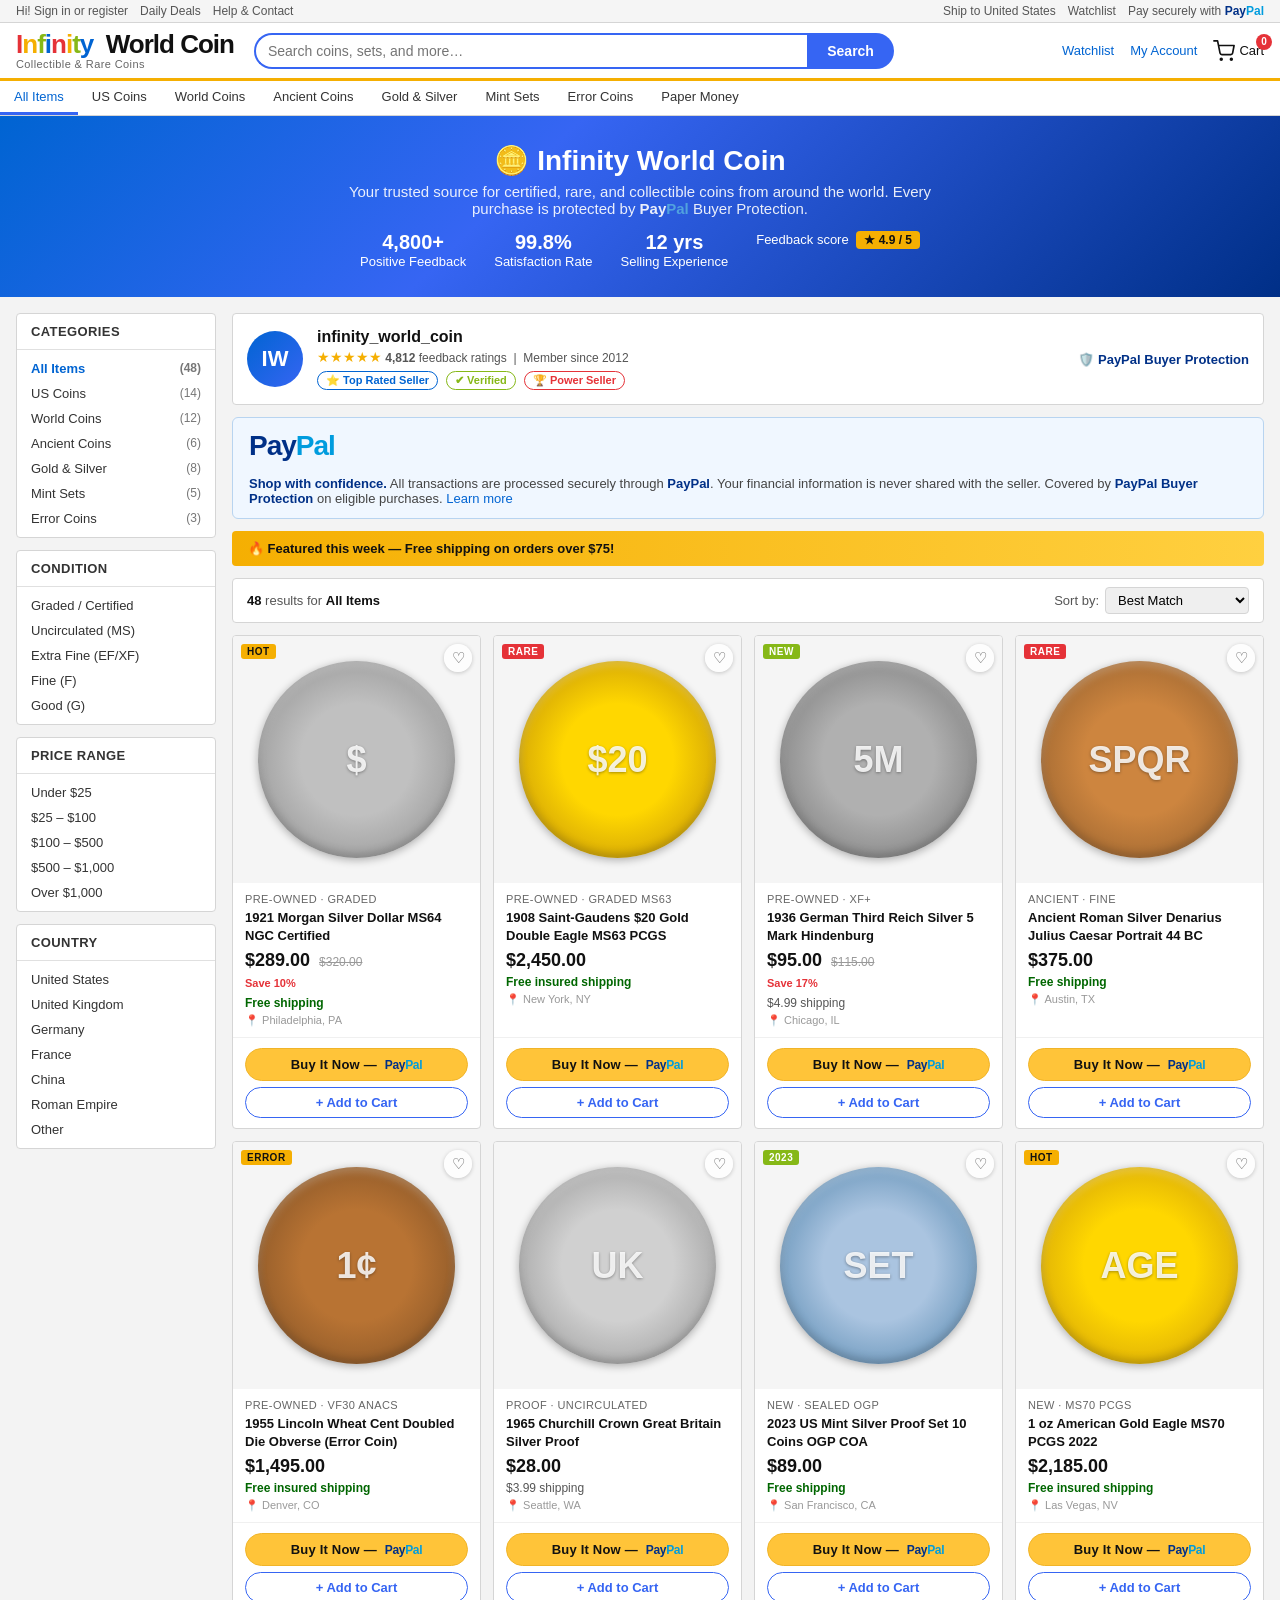
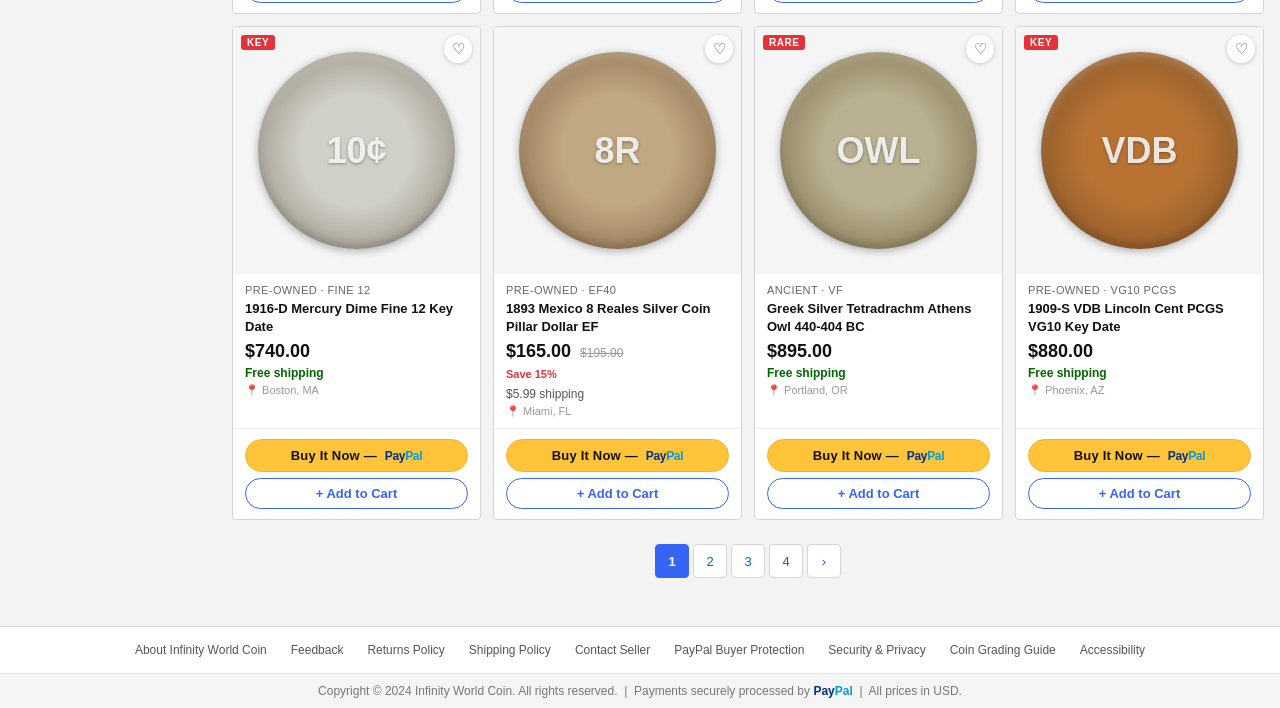
==== index.html @ d824b483 "Add eBay-style store page with PayPal merchant checkout integration Co-authored-by: pewpi-infinity <" ====
<!DOCTYPE html>
<html lang="en">
<head>
  <meta charset="UTF-8" />
  <meta name="viewport" content="width=device-width, initial-scale=1.0" />
  <title>Infinity World Coin – Collectible Coins Store</title>
  <link rel="stylesheet" href="styles.css" />
</head>
<body>

<!-- ══════════════════════════════════════════════
     TOP UTILITY BAR
══════════════════════════════════════════════ -->
<div class="top-bar">
  <div class="top-bar-left">
    <span>Hi! <a href="#">Sign in</a> or <a href="#">register</a></span>
    <a href="#">Daily Deals</a>
    <a href="#">Help &amp; Contact</a>
  </div>
  <div class="top-bar-right">
    <a href="#">Ship to United States</a>
    <a href="#watchlist">Watchlist</a>
    <a href="https://www.paypal.com" target="_blank" rel="noopener">
      Pay securely with
      <strong>
        <span style="color:#003087">Pay</span><span style="color:#009cde">Pal</span>
      </strong>
    </a>
  </div>
</div>

<!-- ══════════════════════════════════════════════
     MAIN HEADER
══════════════════════════════════════════════ -->
<header class="site-header">
  <div class="header-inner">

    <!-- Store logo -->
    <a href="index.html" class="store-logo" style="text-decoration:none;">
      <div class="logo-name" aria-label="Infinity World Coin">
        <span class="logo-i">I</span><span class="logo-n">n</span><span
          class="logo-f">f</span><span class="logo-i2">i</span><span
          class="logo-n2">n</span><span class="logo-i3">i</span><span
          class="logo-t">t</span><span class="logo-y">y</span>
        &nbsp;<span style="color:#111">World Coin</span>
      </div>
      <span class="logo-tagline">Collectible &amp; Rare Coins</span>
    </a>

    <!-- Search form -->
    <form class="search-form" onsubmit="return searchItems(event)">
      <input
        type="text"
        id="searchInput"
        placeholder="Search coins, sets, and more…"
        aria-label="Search store"
      />
      <button type="submit">Search</button>
    </form>

    <!-- Header actions -->
    <div class="header-actions">
      <a href="#watchlist">Watchlist</a>
      <a href="https://www.paypal.com/myaccount/summary" target="_blank" rel="noopener">My Account</a>
      <!-- Cart icon -->
      <a href="https://www.paypal.com/webapps/mpp/cart" target="_blank" rel="noopener"
         class="cart-icon" title="View PayPal Cart">
        <svg viewBox="0 0 24 24" fill="none" stroke="currentColor" stroke-width="1.8"
             stroke-linecap="round" stroke-linejoin="round">
          <circle cx="9" cy="21" r="1"/><circle cx="20" cy="21" r="1"/>
          <path d="M1 1h4l2.68 13.39a2 2 0 0 0 2 1.61h9.72a2 2 0 0 0
                   2-1.61L23 6H6"/>
        </svg>
        <span id="cartCount" class="cart-badge">0</span>
        Cart
      </a>
    </div>

  </div>
</header>

<!-- ══════════════════════════════════════════════
     CATEGORY NAVIGATION
══════════════════════════════════════════════ -->
<nav class="category-nav" aria-label="Store categories">
  <ul>
    <li><a href="#" class="active" onclick="filterCategory('all',this)">All Items</a></li>
    <li><a href="#" onclick="filterCategory('us',this)">US Coins</a></li>
    <li><a href="#" onclick="filterCategory('world',this)">World Coins</a></li>
    <li><a href="#" onclick="filterCategory('ancient',this)">Ancient Coins</a></li>
    <li><a href="#" onclick="filterCategory('gold',this)">Gold &amp; Silver</a></li>
    <li><a href="#" onclick="filterCategory('set',this)">Mint Sets</a></li>
    <li><a href="#" onclick="filterCategory('error',this)">Error Coins</a></li>
    <li><a href="#" onclick="filterCategory('note',this)">Paper Money</a></li>
  </ul>
</nav>

<!-- ══════════════════════════════════════════════
     STORE BANNER
══════════════════════════════════════════════ -->
<div class="store-banner">
  <h1>🪙 Infinity World Coin</h1>
  <p>Your trusted source for certified, rare, and collectible coins from around the world.
     Every purchase is protected by
     <strong>Pay<span style="color:#56aadf">Pal</span></strong> Buyer Protection.</p>
  <div class="banner-stats">
    <div class="banner-stat">
      <strong>4,800+</strong>
      Positive Feedback
    </div>
    <div class="banner-stat">
      <strong>99.8%</strong>
      Satisfaction Rate
    </div>
    <div class="banner-stat">
      <strong>12 yrs</strong>
      Selling Experience
    </div>
    <div class="banner-stat">
      Feedback score
      <span class="feedback-score">★ 4.9 / 5</span>
    </div>
  </div>
</div>

<!-- ══════════════════════════════════════════════
     MAIN PAGE CONTENT
══════════════════════════════════════════════ -->
<div class="page-container">

  <!-- ── Left Sidebar ──────────────────────── -->
  <aside class="sidebar">

    <div class="sidebar-section">
      <h3>Categories</h3>
      <ul>
        <li><a href="#" class="active" onclick="filterCategory('all',this)">All Items <span class="count">(48)</span></a></li>
        <li><a href="#" onclick="filterCategory('us',this)">US Coins <span class="count">(14)</span></a></li>
        <li><a href="#" onclick="filterCategory('world',this)">World Coins <span class="count">(12)</span></a></li>
        <li><a href="#" onclick="filterCategory('ancient',this)">Ancient Coins <span class="count">(6)</span></a></li>
        <li><a href="#" onclick="filterCategory('gold',this)">Gold &amp; Silver <span class="count">(8)</span></a></li>
        <li><a href="#" onclick="filterCategory('set',this)">Mint Sets <span class="count">(5)</span></a></li>
        <li><a href="#" onclick="filterCategory('error',this)">Error Coins <span class="count">(3)</span></a></li>
      </ul>
    </div>

    <div class="sidebar-section">
      <h3>Condition</h3>
      <ul>
        <li><a href="#">Graded / Certified</a></li>
        <li><a href="#">Uncirculated (MS)</a></li>
        <li><a href="#">Extra Fine (EF/XF)</a></li>
        <li><a href="#">Fine (F)</a></li>
        <li><a href="#">Good (G)</a></li>
      </ul>
    </div>

    <div class="sidebar-section">
      <h3>Price Range</h3>
      <ul>
        <li><a href="#">Under $25</a></li>
        <li><a href="#">$25 – $100</a></li>
        <li><a href="#">$100 – $500</a></li>
        <li><a href="#">$500 – $1,000</a></li>
        <li><a href="#">Over $1,000</a></li>
      </ul>
    </div>

    <div class="sidebar-section">
      <h3>Country</h3>
      <ul>
        <li><a href="#">United States</a></li>
        <li><a href="#">United Kingdom</a></li>
        <li><a href="#">Germany</a></li>
        <li><a href="#">France</a></li>
        <li><a href="#">China</a></li>
        <li><a href="#">Roman Empire</a></li>
        <li><a href="#">Other</a></li>
      </ul>
    </div>

  </aside>

  <!-- ── Main Content ──────────────────────── -->
  <main class="main-content">

    <!-- Seller info panel -->
    <div class="seller-panel">
      <div class="seller-avatar">IW</div>
      <div class="seller-info">
        <div class="seller-name">infinity_world_coin</div>
        <div class="seller-meta">
          <span class="seller-stars">★★★★★</span>
          <strong>4,812</strong> feedback ratings &nbsp;|&nbsp; Member since 2012
        </div>
        <div class="seller-badges">
          <span class="seller-badge badge-toprated">⭐ Top Rated Seller</span>
          <span class="seller-badge badge-verified">✔ Verified</span>
          <span class="seller-badge badge-powerseller">🏆 Power Seller</span>
        </div>
      </div>
      <a href="https://www.paypal.com/us/webapps/mpp/buyer-protection"
         target="_blank" rel="noopener"
         style="margin-left:auto; font-size:13px; color:#003087; font-weight:600;">
        🛡️ PayPal Buyer Protection
      </a>
    </div>

    <!-- PayPal trust notice -->
    <div class="paypal-trust">
      <div class="pp-big-logo">
        <span class="pp-blue">Pay</span><span class="pp-sky">Pal</span>
      </div>
      <p>
        <strong>Shop with confidence.</strong> All transactions are processed securely through
        <strong>PayPal</strong>. Your financial information is never shared with the seller.
        Covered by <strong>PayPal Buyer Protection</strong> on eligible purchases.
        <a href="https://www.paypal.com/us/webapps/mpp/buyer-protection"
           target="_blank" rel="noopener">Learn more</a>
      </p>
    </div>

    <!-- Featured banner -->
    <div class="featured-banner">
      🔥 Featured this week — Free shipping on orders over $75!
    </div>

    <!-- Results / sort bar -->
    <div class="results-bar">
      <span class="results-count">
        <strong id="resultCount">48</strong> results for
        <strong id="resultCategory">All Items</strong>
      </span>
      <div class="sort-select">
        <label for="sortBy">Sort by:</label>
        <select id="sortBy" onchange="sortItems(this.value)">
          <option value="best">Best Match</option>
          <option value="price_asc">Price: Low to High</option>
          <option value="price_desc">Price: High to Low</option>
          <option value="newest">Newly Listed</option>
        </select>
      </div>
    </div>

    <!-- No-results message -->
    <p class="no-results-msg" id="noResults">
      No coins found matching your search. Try different keywords.
    </p>

    <!-- ── Product Grid ────────────────────── -->
    <div class="product-grid" id="productGrid">

      <!-- ── CARD 1 ── -->
      <div class="product-card" data-category="us" data-title="1921 Morgan Silver Dollar MS64 NGC Certified" data-price="289">
        <div class="card-image">
          <div class="coin-placeholder" style="background: radial-gradient(circle, #c0c0c0 40%, #8a8a8a 100%);">$</div>
          <span class="badge-corner badge-hot">HOT</span>
          <button class="watchlist-btn" onclick="toggleWatch(this)" title="Add to watchlist">♡</button>
        </div>
        <div class="card-body">
          <div class="card-condition">Pre-Owned · Graded</div>
          <div class="card-title"><a href="#">1921 Morgan Silver Dollar MS64 NGC Certified</a></div>
          <div class="card-price">$289.00 <span class="price-was">$320.00</span><br>
            <span class="price-save">Save 10%</span></div>
          <div class="card-shipping"><span class="free-ship">Free shipping</span></div>
          <div class="card-location">📍 Philadelphia, PA</div>
        </div>
        <div class="card-footer">
          <!-- PayPal hosted Buy Now button -->
          <form action="https://www.paypal.com/cgi-bin/webscr" method="post" target="_blank">
            <input type="hidden" name="cmd" value="_xclick">
            <input type="hidden" name="business" value="YOUR_PAYPAL_EMAIL@example.com">
            <input type="hidden" name="item_name" value="1921 Morgan Silver Dollar MS64 NGC Certified">
            <input type="hidden" name="amount" value="289.00">
            <input type="hidden" name="currency_code" value="USD">
            <input type="hidden" name="shipping" value="0">
            <input type="hidden" name="return" value="https://infinity-world-coin.example.com/thank-you.html">
            <input type="hidden" name="cancel_return" value="https://infinity-world-coin.example.com/">
            <button type="submit" class="btn-buy-now">
              Buy It Now —
              <span class="pp-logo"><span class="pp-blue">Pay</span><span class="pp-sky">Pal</span></span>
            </button>
          </form>
          <form action="https://www.paypal.com/cgi-bin/webscr" method="post" target="_blank">
            <input type="hidden" name="cmd" value="_cart">
            <input type="hidden" name="add" value="1">
            <input type="hidden" name="business" value="YOUR_PAYPAL_EMAIL@example.com">
            <input type="hidden" name="item_name" value="1921 Morgan Silver Dollar MS64 NGC Certified">
            <input type="hidden" name="amount" value="289.00">
            <input type="hidden" name="currency_code" value="USD">
            <input type="hidden" name="shipping" value="0">
            <button type="submit" class="btn-add-cart">+ Add to Cart</button>
          </form>
        </div>
      </div>

      <!-- ── CARD 2 ── -->
      <div class="product-card" data-category="gold" data-title="1908 Saint-Gaudens $20 Gold Double Eagle MS63 PCGS" data-price="2450">
        <div class="card-image">
          <div class="coin-placeholder" style="background: radial-gradient(circle, #ffd700 40%, #b8860b 100%);">$20</div>
          <span class="badge-corner">RARE</span>
          <button class="watchlist-btn" onclick="toggleWatch(this)" title="Add to watchlist">♡</button>
        </div>
        <div class="card-body">
          <div class="card-condition">Pre-Owned · Graded MS63</div>
          <div class="card-title"><a href="#">1908 Saint-Gaudens $20 Gold Double Eagle MS63 PCGS</a></div>
          <div class="card-price">$2,450.00</div>
          <div class="card-shipping"><span class="free-ship">Free insured shipping</span></div>
          <div class="card-location">📍 New York, NY</div>
        </div>
        <div class="card-footer">
          <form action="https://www.paypal.com/cgi-bin/webscr" method="post" target="_blank">
            <input type="hidden" name="cmd" value="_xclick">
            <input type="hidden" name="business" value="YOUR_PAYPAL_EMAIL@example.com">
            <input type="hidden" name="item_name" value="1908 Saint-Gaudens $20 Gold Double Eagle MS63 PCGS">
            <input type="hidden" name="amount" value="2450.00">
            <input type="hidden" name="currency_code" value="USD">
            <input type="hidden" name="shipping" value="0">
            <input type="hidden" name="return" value="https://infinity-world-coin.example.com/thank-you.html">
            <input type="hidden" name="cancel_return" value="https://infinity-world-coin.example.com/">
            <button type="submit" class="btn-buy-now">
              Buy It Now —
              <span class="pp-logo"><span class="pp-blue">Pay</span><span class="pp-sky">Pal</span></span>
            </button>
          </form>
          <form action="https://www.paypal.com/cgi-bin/webscr" method="post" target="_blank">
            <input type="hidden" name="cmd" value="_cart">
            <input type="hidden" name="add" value="1">
            <input type="hidden" name="business" value="YOUR_PAYPAL_EMAIL@example.com">
            <input type="hidden" name="item_name" value="1908 Saint-Gaudens $20 Gold Double Eagle MS63 PCGS">
            <input type="hidden" name="amount" value="2450.00">
            <input type="hidden" name="currency_code" value="USD">
            <input type="hidden" name="shipping" value="0">
            <button type="submit" class="btn-add-cart">+ Add to Cart</button>
          </form>
        </div>
      </div>

      <!-- ── CARD 3 ── -->
      <div class="product-card" data-category="world" data-title="1936 German Third Reich Silver 5 Mark Hindenburg" data-price="95">
        <div class="card-image">
          <div class="coin-placeholder" style="background: radial-gradient(circle, #b0b0b0 40%, #707070 100%);">5M</div>
          <span class="badge-corner badge-new">NEW</span>
          <button class="watchlist-btn" onclick="toggleWatch(this)" title="Add to watchlist">♡</button>
        </div>
        <div class="card-body">
          <div class="card-condition">Pre-Owned · XF+</div>
          <div class="card-title"><a href="#">1936 German Third Reich Silver 5 Mark Hindenburg</a></div>
          <div class="card-price">$95.00 <span class="price-was">$115.00</span><br>
            <span class="price-save">Save 17%</span></div>
          <div class="card-shipping">$4.99 shipping</div>
          <div class="card-location">📍 Chicago, IL</div>
        </div>
        <div class="card-footer">
          <form action="https://www.paypal.com/cgi-bin/webscr" method="post" target="_blank">
            <input type="hidden" name="cmd" value="_xclick">
            <input type="hidden" name="business" value="YOUR_PAYPAL_EMAIL@example.com">
            <input type="hidden" name="item_name" value="1936 German Third Reich Silver 5 Mark Hindenburg">
            <input type="hidden" name="amount" value="95.00">
            <input type="hidden" name="currency_code" value="USD">
            <input type="hidden" name="shipping" value="4.99">
            <input type="hidden" name="return" value="https://infinity-world-coin.example.com/thank-you.html">
            <input type="hidden" name="cancel_return" value="https://infinity-world-coin.example.com/">
            <button type="submit" class="btn-buy-now">
              Buy It Now —
              <span class="pp-logo"><span class="pp-blue">Pay</span><span class="pp-sky">Pal</span></span>
            </button>
          </form>
          <form action="https://www.paypal.com/cgi-bin/webscr" method="post" target="_blank">
            <input type="hidden" name="cmd" value="_cart">
            <input type="hidden" name="add" value="1">
            <input type="hidden" name="business" value="YOUR_PAYPAL_EMAIL@example.com">
            <input type="hidden" name="item_name" value="1936 German Third Reich Silver 5 Mark Hindenburg">
            <input type="hidden" name="amount" value="95.00">
            <input type="hidden" name="currency_code" value="USD">
            <input type="hidden" name="shipping" value="4.99">
            <button type="submit" class="btn-add-cart">+ Add to Cart</button>
          </form>
        </div>
      </div>

      <!-- ── CARD 4 ── -->
      <div class="product-card" data-category="ancient" data-title="Ancient Roman Silver Denarius Julius Caesar Portrait 44 BC" data-price="375">
        <div class="card-image">
          <div class="coin-placeholder" style="background: radial-gradient(circle, #cd853f 40%, #8b5a2b 100%);">SPQR</div>
          <span class="badge-corner">RARE</span>
          <button class="watchlist-btn" onclick="toggleWatch(this)" title="Add to watchlist">♡</button>
        </div>
        <div class="card-body">
          <div class="card-condition">Ancient · Fine</div>
          <div class="card-title"><a href="#">Ancient Roman Silver Denarius Julius Caesar Portrait 44 BC</a></div>
          <div class="card-price">$375.00</div>
          <div class="card-shipping"><span class="free-ship">Free shipping</span></div>
          <div class="card-location">📍 Austin, TX</div>
        </div>
        <div class="card-footer">
          <form action="https://www.paypal.com/cgi-bin/webscr" method="post" target="_blank">
            <input type="hidden" name="cmd" value="_xclick">
            <input type="hidden" name="business" value="YOUR_PAYPAL_EMAIL@example.com">
            <input type="hidden" name="item_name" value="Ancient Roman Silver Denarius Julius Caesar Portrait 44 BC">
            <input type="hidden" name="amount" value="375.00">
            <input type="hidden" name="currency_code" value="USD">
            <input type="hidden" name="shipping" value="0">
            <input type="hidden" name="return" value="https://infinity-world-coin.example.com/thank-you.html">
            <input type="hidden" name="cancel_return" value="https://infinity-world-coin.example.com/">
            <button type="submit" class="btn-buy-now">
              Buy It Now —
              <span class="pp-logo"><span class="pp-blue">Pay</span><span class="pp-sky">Pal</span></span>
            </button>
          </form>
          <form action="https://www.paypal.com/cgi-bin/webscr" method="post" target="_blank">
            <input type="hidden" name="cmd" value="_cart">
            <input type="hidden" name="add" value="1">
            <input type="hidden" name="business" value="YOUR_PAYPAL_EMAIL@example.com">
            <input type="hidden" name="item_name" value="Ancient Roman Silver Denarius Julius Caesar Portrait 44 BC">
            <input type="hidden" name="amount" value="375.00">
            <input type="hidden" name="currency_code" value="USD">
            <input type="hidden" name="shipping" value="0">
            <button type="submit" class="btn-add-cart">+ Add to Cart</button>
          </form>
        </div>
      </div>

      <!-- ── CARD 5 ── -->
      <div class="product-card" data-category="us" data-title="1955 Lincoln Wheat Cent Doubled Die Obverse (Error Coin)" data-price="1495">
        <div class="card-image">
          <div class="coin-placeholder" style="background: radial-gradient(circle, #b87333 40%, #7a4d24 100%);">1¢</div>
          <span class="badge-corner badge-hot">ERROR</span>
          <button class="watchlist-btn" onclick="toggleWatch(this)" title="Add to watchlist">♡</button>
        </div>
        <div class="card-body">
          <div class="card-condition">Pre-Owned · VF30 ANACS</div>
          <div class="card-title"><a href="#">1955 Lincoln Wheat Cent Doubled Die Obverse (Error Coin)</a></div>
          <div class="card-price">$1,495.00</div>
          <div class="card-shipping"><span class="free-ship">Free insured shipping</span></div>
          <div class="card-location">📍 Denver, CO</div>
        </div>
        <div class="card-footer">
          <form action="https://www.paypal.com/cgi-bin/webscr" method="post" target="_blank">
            <input type="hidden" name="cmd" value="_xclick">
            <input type="hidden" name="business" value="YOUR_PAYPAL_EMAIL@example.com">
            <input type="hidden" name="item_name" value="1955 Lincoln Wheat Cent Doubled Die Obverse (Error Coin)">
            <input type="hidden" name="amount" value="1495.00">
            <input type="hidden" name="currency_code" value="USD">
            <input type="hidden" name="shipping" value="0">
            <input type="hidden" name="return" value="https://infinity-world-coin.example.com/thank-you.html">
            <input type="hidden" name="cancel_return" value="https://infinity-world-coin.example.com/">
            <button type="submit" class="btn-buy-now">
              Buy It Now —
              <span class="pp-logo"><span class="pp-blue">Pay</span><span class="pp-sky">Pal</span></span>
            </button>
          </form>
          <form action="https://www.paypal.com/cgi-bin/webscr" method="post" target="_blank">
            <input type="hidden" name="cmd" value="_cart">
            <input type="hidden" name="add" value="1">
            <input type="hidden" name="business" value="YOUR_PAYPAL_EMAIL@example.com">
            <input type="hidden" name="item_name" value="1955 Lincoln Wheat Cent Doubled Die Obverse (Error Coin)">
            <input type="hidden" name="amount" value="1495.00">
            <input type="hidden" name="currency_code" value="USD">
            <input type="hidden" name="shipping" value="0">
            <button type="submit" class="btn-add-cart">+ Add to Cart</button>
          </form>
        </div>
      </div>

      <!-- ── CARD 6 ── -->
      <div class="product-card" data-category="world" data-title="1965 Churchill Crown Great Britain Silver Proof" data-price="28">
        <div class="card-image">
          <div class="coin-placeholder" style="background: radial-gradient(circle, #d0d0d0 40%, #909090 100%);">UK</div>
          <button class="watchlist-btn" onclick="toggleWatch(this)" title="Add to watchlist">♡</button>
        </div>
        <div class="card-body">
          <div class="card-condition">Proof · Uncirculated</div>
          <div class="card-title"><a href="#">1965 Churchill Crown Great Britain Silver Proof</a></div>
          <div class="card-price">$28.00</div>
          <div class="card-shipping">$3.99 shipping</div>
          <div class="card-location">📍 Seattle, WA</div>
        </div>
        <div class="card-footer">
          <form action="https://www.paypal.com/cgi-bin/webscr" method="post" target="_blank">
            <input type="hidden" name="cmd" value="_xclick">
            <input type="hidden" name="business" value="YOUR_PAYPAL_EMAIL@example.com">
            <input type="hidden" name="item_name" value="1965 Churchill Crown Great Britain Silver Proof">
            <input type="hidden" name="amount" value="28.00">
            <input type="hidden" name="currency_code" value="USD">
            <input type="hidden" name="shipping" value="3.99">
            <input type="hidden" name="return" value="https://infinity-world-coin.example.com/thank-you.html">
            <input type="hidden" name="cancel_return" value="https://infinity-world-coin.example.com/">
            <button type="submit" class="btn-buy-now">
              Buy It Now —
              <span class="pp-logo"><span class="pp-blue">Pay</span><span class="pp-sky">Pal</span></span>
            </button>
          </form>
          <form action="https://www.paypal.com/cgi-bin/webscr" method="post" target="_blank">
            <input type="hidden" name="cmd" value="_cart">
            <input type="hidden" name="add" value="1">
            <input type="hidden" name="business" value="YOUR_PAYPAL_EMAIL@example.com">
            <input type="hidden" name="item_name" value="1965 Churchill Crown Great Britain Silver Proof">
            <input type="hidden" name="amount" value="28.00">
            <input type="hidden" name="currency_code" value="USD">
            <input type="hidden" name="shipping" value="3.99">
            <button type="submit" class="btn-add-cart">+ Add to Cart</button>
          </form>
        </div>
      </div>

      <!-- ── CARD 7 ── -->
      <div class="product-card" data-category="set" data-title="2023 US Mint Silver Proof Set 10 Coins OGP COA" data-price="89">
        <div class="card-image">
          <div class="coin-placeholder" style="background: radial-gradient(circle, #aac4e0 40%, #4a7fa8 100%);">SET</div>
          <span class="badge-corner badge-new">2023</span>
          <button class="watchlist-btn" onclick="toggleWatch(this)" title="Add to watchlist">♡</button>
        </div>
        <div class="card-body">
          <div class="card-condition">New · Sealed OGP</div>
          <div class="card-title"><a href="#">2023 US Mint Silver Proof Set 10 Coins OGP COA</a></div>
          <div class="card-price">$89.00</div>
          <div class="card-shipping"><span class="free-ship">Free shipping</span></div>
          <div class="card-location">📍 San Francisco, CA</div>
        </div>
        <div class="card-footer">
          <form action="https://www.paypal.com/cgi-bin/webscr" method="post" target="_blank">
            <input type="hidden" name="cmd" value="_xclick">
            <input type="hidden" name="business" value="YOUR_PAYPAL_EMAIL@example.com">
            <input type="hidden" name="item_name" value="2023 US Mint Silver Proof Set 10 Coins OGP COA">
            <input type="hidden" name="amount" value="89.00">
            <input type="hidden" name="currency_code" value="USD">
            <input type="hidden" name="shipping" value="0">
            <input type="hidden" name="return" value="https://infinity-world-coin.example.com/thank-you.html">
            <input type="hidden" name="cancel_return" value="https://infinity-world-coin.example.com/">
            <button type="submit" class="btn-buy-now">
              Buy It Now —
              <span class="pp-logo"><span class="pp-blue">Pay</span><span class="pp-sky">Pal</span></span>
            </button>
          </form>
          <form action="https://www.paypal.com/cgi-bin/webscr" method="post" target="_blank">
            <input type="hidden" name="cmd" value="_cart">
            <input type="hidden" name="add" value="1">
            <input type="hidden" name="business" value="YOUR_PAYPAL_EMAIL@example.com">
            <input type="hidden" name="item_name" value="2023 US Mint Silver Proof Set 10 Coins OGP COA">
            <input type="hidden" name="amount" value="89.00">
            <input type="hidden" name="currency_code" value="USD">
            <input type="hidden" name="shipping" value="0">
            <button type="submit" class="btn-add-cart">+ Add to Cart</button>
          </form>
        </div>
      </div>

      <!-- ── CARD 8 ── -->
      <div class="product-card" data-category="gold" data-title="1 oz American Gold Eagle MS70 PCGS 2022" data-price="2185">
        <div class="card-image">
          <div class="coin-placeholder" style="background: radial-gradient(circle, #ffd700 40%, #c8960c 100%);">AGE</div>
          <span class="badge-corner badge-hot">HOT</span>
          <button class="watchlist-btn" onclick="toggleWatch(this)" title="Add to watchlist">♡</button>
        </div>
        <div class="card-body">
          <div class="card-condition">New · MS70 PCGS</div>
          <div class="card-title"><a href="#">1 oz American Gold Eagle MS70 PCGS 2022</a></div>
          <div class="card-price">$2,185.00</div>
          <div class="card-shipping"><span class="free-ship">Free insured shipping</span></div>
          <div class="card-location">📍 Las Vegas, NV</div>
        </div>
        <div class="card-footer">
          <form action="https://www.paypal.com/cgi-bin/webscr" method="post" target="_blank">
            <input type="hidden" name="cmd" value="_xclick">
            <input type="hidden" name="business" value="YOUR_PAYPAL_EMAIL@example.com">
            <input type="hidden" name="item_name" value="1 oz American Gold Eagle MS70 PCGS 2022">
            <input type="hidden" name="amount" value="2185.00">
            <input type="hidden" name="currency_code" value="USD">
            <input type="hidden" name="shipping" value="0">
            <input type="hidden" name="return" value="https://infinity-world-coin.example.com/thank-you.html">
            <input type="hidden" name="cancel_return" value="https://infinity-world-coin.example.com/">
            <button type="submit" class="btn-buy-now">
              Buy It Now —
              <span class="pp-logo"><span class="pp-blue">Pay</span><span class="pp-sky">Pal</span></span>
            </button>
          </form>
          <form action="https://www.paypal.com/cgi-bin/webscr" method="post" target="_blank">
            <input type="hidden" name="cmd" value="_cart">
            <input type="hidden" name="add" value="1">
            <input type="hidden" name="business" value="YOUR_PAYPAL_EMAIL@example.com">
            <input type="hidden" name="item_name" value="1 oz American Gold Eagle MS70 PCGS 2022">
            <input type="hidden" name="amount" value="2185.00">
            <input type="hidden" name="currency_code" value="USD">
            <input type="hidden" name="shipping" value="0">
            <button type="submit" class="btn-add-cart">+ Add to Cart</button>
          </form>
        </div>
      </div>

      <!-- ── CARD 9 ── -->
      <div class="product-card" data-category="us" data-title="1916-D Mercury Dime Fine 12 Key Date" data-price="740">
        <div class="card-image">
          <div class="coin-placeholder" style="background: radial-gradient(circle, #d0cfc8 40%, #888070 100%);">10¢</div>
          <span class="badge-corner">KEY</span>
          <button class="watchlist-btn" onclick="toggleWatch(this)" title="Add to watchlist">♡</button>
        </div>
        <div class="card-body">
          <div class="card-condition">Pre-Owned · Fine 12</div>
          <div class="card-title"><a href="#">1916-D Mercury Dime Fine 12 Key Date</a></div>
          <div class="card-price">$740.00</div>
          <div class="card-shipping"><span class="free-ship">Free shipping</span></div>
          <div class="card-location">📍 Boston, MA</div>
        </div>
        <div class="card-footer">
          <form action="https://www.paypal.com/cgi-bin/webscr" method="post" target="_blank">
            <input type="hidden" name="cmd" value="_xclick">
            <input type="hidden" name="business" value="YOUR_PAYPAL_EMAIL@example.com">
            <input type="hidden" name="item_name" value="1916-D Mercury Dime Fine 12 Key Date">
            <input type="hidden" name="amount" value="740.00">
            <input type="hidden" name="currency_code" value="USD">
            <input type="hidden" name="shipping" value="0">
            <input type="hidden" name="return" value="https://infinity-world-coin.example.com/thank-you.html">
            <input type="hidden" name="cancel_return" value="https://infinity-world-coin.example.com/">
            <button type="submit" class="btn-buy-now">
              Buy It Now —
              <span class="pp-logo"><span class="pp-blue">Pay</span><span class="pp-sky">Pal</span></span>
            </button>
          </form>
          <form action="https://www.paypal.com/cgi-bin/webscr" method="post" target="_blank">
            <input type="hidden" name="cmd" value="_cart">
            <input type="hidden" name="add" value="1">
            <input type="hidden" name="business" value="YOUR_PAYPAL_EMAIL@example.com">
            <input type="hidden" name="item_name" value="1916-D Mercury Dime Fine 12 Key Date">
            <input type="hidden" name="amount" value="740.00">
            <input type="hidden" name="currency_code" value="USD">
            <input type="hidden" name="shipping" value="0">
            <button type="submit" class="btn-add-cart">+ Add to Cart</button>
          </form>
        </div>
      </div>

      <!-- ── CARD 10 ── -->
      <div class="product-card" data-category="world" data-title="1893 Mexico 8 Reales Silver Coin Pillar Dollar EF" data-price="165">
        <div class="card-image">
          <div class="coin-placeholder" style="background: radial-gradient(circle, #c0a882 40%, #806040 100%);">8R</div>
          <button class="watchlist-btn" onclick="toggleWatch(this)" title="Add to watchlist">♡</button>
        </div>
        <div class="card-body">
          <div class="card-condition">Pre-Owned · EF40</div>
          <div class="card-title"><a href="#">1893 Mexico 8 Reales Silver Coin Pillar Dollar EF</a></div>
          <div class="card-price">$165.00 <span class="price-was">$195.00</span><br>
            <span class="price-save">Save 15%</span></div>
          <div class="card-shipping">$5.99 shipping</div>
          <div class="card-location">📍 Miami, FL</div>
        </div>
        <div class="card-footer">
          <form action="https://www.paypal.com/cgi-bin/webscr" method="post" target="_blank">
            <input type="hidden" name="cmd" value="_xclick">
            <input type="hidden" name="business" value="YOUR_PAYPAL_EMAIL@example.com">
            <input type="hidden" name="item_name" value="1893 Mexico 8 Reales Silver Coin Pillar Dollar EF">
            <input type="hidden" name="amount" value="165.00">
            <input type="hidden" name="currency_code" value="USD">
            <input type="hidden" name="shipping" value="5.99">
            <input type="hidden" name="return" value="https://infinity-world-coin.example.com/thank-you.html">
            <input type="hidden" name="cancel_return" value="https://infinity-world-coin.example.com/">
            <button type="submit" class="btn-buy-now">
              Buy It Now —
              <span class="pp-logo"><span class="pp-blue">Pay</span><span class="pp-sky">Pal</span></span>
            </button>
          </form>
          <form action="https://www.paypal.com/cgi-bin/webscr" method="post" target="_blank">
            <input type="hidden" name="cmd" value="_cart">
            <input type="hidden" name="add" value="1">
            <input type="hidden" name="business" value="YOUR_PAYPAL_EMAIL@example.com">
            <input type="hidden" name="item_name" value="1893 Mexico 8 Reales Silver Coin Pillar Dollar EF">
            <input type="hidden" name="amount" value="165.00">
            <input type="hidden" name="currency_code" value="USD">
            <input type="hidden" name="shipping" value="5.99">
            <button type="submit" class="btn-add-cart">+ Add to Cart</button>
          </form>
        </div>
      </div>

      <!-- ── CARD 11 ── -->
      <div class="product-card" data-category="ancient" data-title="Greek Silver Tetradrachm Athens Owl 440-404 BC" data-price="895">
        <div class="card-image">
          <div class="coin-placeholder" style="background: radial-gradient(circle, #b8b090 40%, #786840 100%);">OWL</div>
          <span class="badge-corner">RARE</span>
          <button class="watchlist-btn" onclick="toggleWatch(this)" title="Add to watchlist">♡</button>
        </div>
        <div class="card-body">
          <div class="card-condition">Ancient · VF</div>
          <div class="card-title"><a href="#">Greek Silver Tetradrachm Athens Owl 440-404 BC</a></div>
          <div class="card-price">$895.00</div>
          <div class="card-shipping"><span class="free-ship">Free shipping</span></div>
          <div class="card-location">📍 Portland, OR</div>
        </div>
        <div class="card-footer">
          <form action="https://www.paypal.com/cgi-bin/webscr" method="post" target="_blank">
            <input type="hidden" name="cmd" value="_xclick">
            <input type="hidden" name="business" value="YOUR_PAYPAL_EMAIL@example.com">
            <input type="hidden" name="item_name" value="Greek Silver Tetradrachm Athens Owl 440-404 BC">
            <input type="hidden" name="amount" value="895.00">
            <input type="hidden" name="currency_code" value="USD">
            <input type="hidden" name="shipping" value="0">
            <input type="hidden" name="return" value="https://infinity-world-coin.example.com/thank-you.html">
            <input type="hidden" name="cancel_return" value="https://infinity-world-coin.example.com/">
            <button type="submit" class="btn-buy-now">
              Buy It Now —
              <span class="pp-logo"><span class="pp-blue">Pay</span><span class="pp-sky">Pal</span></span>
            </button>
          </form>
          <form action="https://www.paypal.com/cgi-bin/webscr" method="post" target="_blank">
            <input type="hidden" name="cmd" value="_cart">
            <input type="hidden" name="add" value="1">
            <input type="hidden" name="business" value="YOUR_PAYPAL_EMAIL@example.com">
            <input type="hidden" name="item_name" value="Greek Silver Tetradrachm Athens Owl 440-404 BC">
            <input type="hidden" name="amount" value="895.00">
            <input type="hidden" name="currency_code" value="USD">
            <input type="hidden" name="shipping" value="0">
            <button type="submit" class="btn-add-cart">+ Add to Cart</button>
          </form>
        </div>
      </div>

      <!-- ── CARD 12 ── -->
      <div class="product-card" data-category="us" data-title="1909-S VDB Lincoln Cent PCGS VG10 Key Date" data-price="880">
        <div class="card-image">
          <div class="coin-placeholder" style="background: radial-gradient(circle, #b87333 40%, #7a4d24 100%);">VDB</div>
          <span class="badge-corner">KEY</span>
          <button class="watchlist-btn" onclick="toggleWatch(this)" title="Add to watchlist">♡</button>
        </div>
        <div class="card-body">
          <div class="card-condition">Pre-Owned · VG10 PCGS</div>
          <div class="card-title"><a href="#">1909-S VDB Lincoln Cent PCGS VG10 Key Date</a></div>
          <div class="card-price">$880.00</div>
          <div class="card-shipping"><span class="free-ship">Free shipping</span></div>
          <div class="card-location">📍 Phoenix, AZ</div>
        </div>
        <div class="card-footer">
          <form action="https://www.paypal.com/cgi-bin/webscr" method="post" target="_blank">
            <input type="hidden" name="cmd" value="_xclick">
            <input type="hidden" name="business" value="YOUR_PAYPAL_EMAIL@example.com">
            <input type="hidden" name="item_name" value="1909-S VDB Lincoln Cent PCGS VG10 Key Date">
            <input type="hidden" name="amount" value="880.00">
            <input type="hidden" name="currency_code" value="USD">
            <input type="hidden" name="shipping" value="0">
            <input type="hidden" name="return" value="https://infinity-world-coin.example.com/thank-you.html">
            <input type="hidden" name="cancel_return" value="https://infinity-world-coin.example.com/">
            <button type="submit" class="btn-buy-now">
              Buy It Now —
              <span class="pp-logo"><span class="pp-blue">Pay</span><span class="pp-sky">Pal</span></span>
            </button>
          </form>
          <form action="https://www.paypal.com/cgi-bin/webscr" method="post" target="_blank">
            <input type="hidden" name="cmd" value="_cart">
            <input type="hidden" name="add" value="1">
            <input type="hidden" name="business" value="YOUR_PAYPAL_EMAIL@example.com">
            <input type="hidden" name="item_name" value="1909-S VDB Lincoln Cent PCGS VG10 Key Date">
            <input type="hidden" name="amount" value="880.00">
            <input type="hidden" name="currency_code" value="USD">
            <input type="hidden" name="shipping" value="0">
            <button type="submit" class="btn-add-cart">+ Add to Cart</button>
          </form>
        </div>
      </div>

    </div><!-- /product-grid -->

    <!-- Pagination -->
    <div class="pagination" id="pagination">
      <span class="active">1</span>
      <a href="#">2</a>
      <a href="#">3</a>
      <a href="#">4</a>
      <a href="#">›</a>
    </div>

  </main>
</div><!-- /page-container -->

<!-- ══════════════════════════════════════════════
     FOOTER
══════════════════════════════════════════════ -->
<footer class="site-footer">
  <div class="footer-links">
    <a href="#">About Infinity World Coin</a>
    <a href="#">Feedback</a>
    <a href="#">Returns Policy</a>
    <a href="#">Shipping Policy</a>
    <a href="#">Contact Seller</a>
    <a href="https://www.paypal.com/us/webapps/mpp/buyer-protection" target="_blank" rel="noopener">PayPal Buyer Protection</a>
    <a href="https://www.paypal.com/us/webapps/mpp/paypal-safety-and-security" target="_blank" rel="noopener">Security &amp; Privacy</a>
    <a href="#">Coin Grading Guide</a>
    <a href="#">Accessibility</a>
  </div>
  <div class="footer-bottom">
    Copyright © 2024 Infinity World Coin. All rights reserved. &nbsp;|&nbsp;
    Payments securely processed by
    <span class="pp-inline">
      <span class="pp-blue">Pay</span><span class="pp-sky">Pal</span>
    </span>
    &nbsp;|&nbsp; All prices in USD.
  </div>
</footer>

<!-- ══════════════════════════════════════════════
     JAVASCRIPT – search, filter, watchlist
══════════════════════════════════════════════ -->
<script>
  // ── Search ─────────────────────────────────────
  function searchItems(e) {
    e.preventDefault();
    const query = document.getElementById('searchInput').value.trim().toLowerCase();
    const cards = document.querySelectorAll('#productGrid .product-card');
    let visible = 0;

    cards.forEach(card => {
      const title = card.dataset.title.toLowerCase();
      if (!query || title.includes(query)) {
        card.classList.remove('hidden');
        visible++;
      } else {
        card.classList.add('hidden');
      }
    });

    document.getElementById('resultCount').textContent = visible;
    document.getElementById('resultCategory').textContent = query ? `"${query}"` : 'All Items';
    document.getElementById('noResults').style.display = visible === 0 ? 'block' : 'none';
    document.getElementById('pagination').style.display = visible === 0 ? 'none' : 'flex';
    return false;
  }

  // ── Category filter ─────────────────────────────
  function filterCategory(cat, link) {
    // Update active nav links
    document.querySelectorAll('.category-nav a, .sidebar a').forEach(a => a.classList.remove('active'));
    document.querySelectorAll(`.category-nav a[onclick*="'${cat}'"], .sidebar a[onclick*="'${cat}'"]`)
      .forEach(a => a.classList.add('active'));

    const cards = document.querySelectorAll('#productGrid .product-card');
    let visible = 0;

    cards.forEach(card => {
      if (cat === 'all' || card.dataset.category === cat) {
        card.classList.remove('hidden');
        visible++;
      } else {
        card.classList.add('hidden');
      }
    });

    const labels = {
      all: 'All Items', us: 'US Coins', world: 'World Coins',
      ancient: 'Ancient Coins', gold: 'Gold & Silver',
      set: 'Mint Sets', error: 'Error Coins', note: 'Paper Money'
    };

    document.getElementById('resultCount').textContent = visible;
    document.getElementById('resultCategory').textContent = labels[cat] || cat;
    document.getElementById('noResults').style.display = visible === 0 ? 'block' : 'none';
    document.getElementById('pagination').style.display = visible === 0 ? 'none' : 'flex';

    // Clear search input when filtering by category
    document.getElementById('searchInput').value = '';
    return false;
  }

  // ── Sort ────────────────────────────────────────
  function sortItems(value) {
    const grid = document.getElementById('productGrid');
    const cards = Array.from(grid.querySelectorAll('.product-card'));

    cards.sort((a, b) => {
      const pa = parseFloat(a.dataset.price);
      const pb = parseFloat(b.dataset.price);
      if (value === 'price_asc')  return pa - pb;
      if (value === 'price_desc') return pb - pa;
      if (value === 'newest')     return Math.random() - 0.5; // TODO: replace with actual listing-date sort once data-listed attributes are added
      return 0; // best match – keep original order
    });

    cards.forEach(c => grid.appendChild(c));
  }

  // ── Watchlist toggle ────────────────────────────
  function toggleWatch(btn) {
    btn.classList.toggle('watched');
    btn.textContent = btn.classList.contains('watched') ? '♥' : '♡';
    btn.title = btn.classList.contains('watched') ? 'Remove from watchlist' : 'Add to watchlist';
  }
</script>

</body>
</html>
---- styles.css ----
/* ========================================================
   Infinity World Coin – eBay-style store stylesheet
   ======================================================== */

/* ── Reset & base ────────────────────────────────────────── */
*, *::before, *::after { box-sizing: border-box; margin: 0; padding: 0; }

body {
  font-family: -apple-system, BlinkMacSystemFont, "Segoe UI", Roboto, Arial, sans-serif;
  font-size: 13px;
  color: #111;
  background: #f3f3f3;
}

a { color: #0064d2; text-decoration: none; }
a:hover { text-decoration: underline; }

/* ── Top utility bar (mimics eBay's gray bar) ────────────── */
.top-bar {
  background: #f5f5f5;
  border-bottom: 1px solid #d5d5d5;
  padding: 4px 16px;
  display: flex;
  justify-content: space-between;
  align-items: center;
  font-size: 12px;
  color: #555;
}

.top-bar a { color: #555; }
.top-bar a:hover { color: #0064d2; text-decoration: underline; }
.top-bar-left { display: flex; gap: 12px; }
.top-bar-right { display: flex; gap: 12px; align-items: center; }

/* ── Main header ─────────────────────────────────────────── */
.site-header {
  background: #fff;
  border-bottom: 3px solid #f5af02;
  padding: 8px 16px;
}

.header-inner {
  max-width: 1280px;
  margin: 0 auto;
  display: flex;
  align-items: center;
  gap: 12px;
  flex-wrap: wrap;
}

/* Logo */
.store-logo {
  display: flex;
  flex-direction: column;
  line-height: 1;
  margin-right: 8px;
  min-width: 160px;
}

.store-logo .logo-name {
  font-size: 26px;
  font-weight: 800;
  letter-spacing: -1px;
}

.logo-i  { color: #e53238; }
.logo-n  { color: #f5af02; }
.logo-f  { color: #86b817; }
.logo-i2 { color: #0064d2; }
.logo-n2 { color: #e53238; }
.logo-i3 { color: #f5af02; }
.logo-t  { color: #86b817; }
.logo-y  { color: #0064d2; }

.store-logo .logo-tagline {
  font-size: 11px;
  color: #666;
  letter-spacing: 0.4px;
  margin-top: 2px;
}

/* Search bar */
.search-form {
  flex: 1;
  display: flex;
  max-width: 640px;
  min-width: 200px;
}

.search-form input[type="text"] {
  flex: 1;
  border: 2px solid #3665f3;
  border-right: none;
  padding: 8px 12px;
  font-size: 14px;
  border-radius: 24px 0 0 24px;
  outline: none;
}

.search-form input[type="text"]:focus {
  border-color: #0064d2;
}

.search-form button {
  background: #3665f3;
  color: #fff;
  border: none;
  padding: 8px 20px;
  font-size: 14px;
  font-weight: 600;
  border-radius: 0 24px 24px 0;
  cursor: pointer;
  white-space: nowrap;
}

.search-form button:hover { background: #0054d1; }

/* Header actions */
.header-actions {
  display: flex;
  gap: 16px;
  align-items: center;
  font-size: 13px;
  margin-left: auto;
}

.cart-icon {
  position: relative;
  display: flex;
  align-items: center;
  gap: 4px;
  font-size: 13px;
  color: #111;
}

.cart-icon svg { width: 22px; height: 22px; }

.cart-badge {
  position: absolute;
  top: -6px;
  right: -8px;
  background: #e53238;
  color: #fff;
  font-size: 10px;
  font-weight: 700;
  border-radius: 50%;
  width: 16px;
  height: 16px;
  display: flex;
  align-items: center;
  justify-content: center;
}

/* ── Category nav bar ────────────────────────────────────── */
.category-nav {
  background: #fff;
  border-bottom: 1px solid #d5d5d5;
}

.category-nav ul {
  max-width: 1280px;
  margin: 0 auto;
  list-style: none;
  display: flex;
  flex-wrap: wrap;
  gap: 0;
}

.category-nav ul li a {
  display: block;
  padding: 8px 14px;
  font-size: 13px;
  color: #333;
  font-weight: 500;
}

.category-nav ul li a:hover,
.category-nav ul li a.active {
  color: #0064d2;
  border-bottom: 3px solid #3665f3;
  text-decoration: none;
}

/* ── Store banner ────────────────────────────────────────── */
.store-banner {
  background: linear-gradient(135deg, #0064d2 0%, #3665f3 40%, #002f87 100%);
  color: #fff;
  padding: 28px 16px;
  text-align: center;
}

.store-banner h1 {
  font-size: 28px;
  font-weight: 800;
  margin-bottom: 6px;
}

.store-banner p {
  font-size: 15px;
  opacity: 0.9;
  max-width: 600px;
  margin: 0 auto 14px;
}

.store-banner .banner-stats {
  display: flex;
  justify-content: center;
  gap: 28px;
  flex-wrap: wrap;
  font-size: 13px;
  margin-top: 12px;
}

.store-banner .banner-stat strong {
  display: block;
  font-size: 20px;
  font-weight: 800;
}

.store-banner .feedback-score {
  background: #f5af02;
  color: #111;
  display: inline-block;
  padding: 2px 8px;
  border-radius: 4px;
  font-weight: 700;
  font-size: 12px;
  margin-left: 4px;
}

/* ── Page layout ─────────────────────────────────────────── */
.page-container {
  max-width: 1280px;
  margin: 16px auto;
  padding: 0 16px;
  display: flex;
  gap: 16px;
  align-items: flex-start;
}

/* ── Left sidebar ────────────────────────────────────────── */
.sidebar {
  width: 200px;
  flex-shrink: 0;
}

.sidebar-section {
  background: #fff;
  border: 1px solid #d5d5d5;
  border-radius: 4px;
  margin-bottom: 12px;
}

.sidebar-section h3 {
  font-size: 13px;
  font-weight: 700;
  padding: 10px 14px;
  border-bottom: 1px solid #e0e0e0;
  color: #333;
  text-transform: uppercase;
  letter-spacing: 0.4px;
}

.sidebar-section ul {
  list-style: none;
  padding: 6px 0;
}

.sidebar-section ul li a {
  display: flex;
  justify-content: space-between;
  padding: 5px 14px;
  color: #333;
  font-size: 13px;
}

.sidebar-section ul li a:hover { background: #f5f5f5; text-decoration: none; color: #0064d2; }
.sidebar-section ul li a.active { color: #0064d2; font-weight: 700; }

.sidebar-section ul li a .count {
  color: #777;
  font-size: 12px;
}

/* ── Main content ────────────────────────────────────────── */
.main-content { flex: 1; min-width: 0; }

/* Sort / results bar */
.results-bar {
  background: #fff;
  border: 1px solid #d5d5d5;
  border-radius: 4px;
  padding: 8px 14px;
  margin-bottom: 12px;
  display: flex;
  justify-content: space-between;
  align-items: center;
  flex-wrap: wrap;
  gap: 8px;
}

.results-bar .results-count { font-size: 13px; color: #555; }
.results-bar .results-count strong { color: #111; }

.sort-select {
  display: flex;
  align-items: center;
  gap: 6px;
  font-size: 13px;
}

.sort-select label { color: #555; }

.sort-select select {
  border: 1px solid #d5d5d5;
  padding: 4px 8px;
  font-size: 13px;
  border-radius: 4px;
  cursor: pointer;
}

/* ── Product grid ────────────────────────────────────────── */
.product-grid {
  display: grid;
  grid-template-columns: repeat(auto-fill, minmax(210px, 1fr));
  gap: 12px;
}

/* ── Product card ────────────────────────────────────────── */
.product-card {
  background: #fff;
  border: 1px solid #d5d5d5;
  border-radius: 4px;
  overflow: hidden;
  display: flex;
  flex-direction: column;
  transition: box-shadow .15s;
}

.product-card:hover { box-shadow: 0 4px 16px rgba(0,0,0,.12); }

.product-card .card-image {
  position: relative;
  background: #f5f5f5;
  aspect-ratio: 1 / 1;
  overflow: hidden;
  display: flex;
  align-items: center;
  justify-content: center;
}

.product-card .card-image img {
  width: 100%;
  height: 100%;
  object-fit: cover;
  transition: transform .2s;
}

.product-card:hover .card-image img { transform: scale(1.04); }

/* Coin placeholder (SVG-based) */
.coin-placeholder {
  width: 80%;
  aspect-ratio: 1;
  border-radius: 50%;
  display: flex;
  align-items: center;
  justify-content: center;
  font-size: 36px;
  font-weight: 800;
  color: rgba(255,255,255,.85);
  text-shadow: 0 1px 3px rgba(0,0,0,.35);
  box-shadow: inset 0 -4px 8px rgba(0,0,0,.2), inset 0 4px 8px rgba(255,255,255,.25), 0 2px 8px rgba(0,0,0,.3);
  user-select: none;
}

.badge-corner {
  position: absolute;
  top: 8px;
  left: 8px;
  background: #e53238;
  color: #fff;
  font-size: 10px;
  font-weight: 700;
  padding: 2px 6px;
  border-radius: 3px;
  text-transform: uppercase;
  letter-spacing: 0.5px;
}

.badge-corner.badge-hot { background: #f5af02; color: #111; }
.badge-corner.badge-new { background: #86b817; }

.watchlist-btn {
  position: absolute;
  top: 8px;
  right: 8px;
  background: rgba(255,255,255,.85);
  border: none;
  border-radius: 50%;
  width: 28px;
  height: 28px;
  display: flex;
  align-items: center;
  justify-content: center;
  cursor: pointer;
  font-size: 15px;
  color: #555;
  box-shadow: 0 1px 4px rgba(0,0,0,.2);
  transition: background .15s, color .15s;
}

.watchlist-btn:hover { background: #fff; color: #e53238; }
.watchlist-btn.watched { color: #e53238; }

.product-card .card-body {
  padding: 10px 12px;
  flex: 1;
  display: flex;
  flex-direction: column;
  gap: 4px;
}

.card-condition {
  font-size: 11px;
  color: #666;
  text-transform: uppercase;
  letter-spacing: 0.4px;
}

.card-title {
  font-size: 13px;
  font-weight: 600;
  color: #111;
  line-height: 1.35;
  display: -webkit-box;
  -webkit-line-clamp: 2;
  -webkit-box-orient: vertical;
  overflow: hidden;
  margin-bottom: 2px;
}

.card-title a { color: #111; }
.card-title a:hover { color: #0064d2; text-decoration: none; }

.card-price {
  font-size: 18px;
  font-weight: 700;
  color: #111;
}

.card-price .price-was {
  font-size: 12px;
  color: #999;
  text-decoration: line-through;
  font-weight: 400;
  margin-left: 4px;
}

.card-price .price-save {
  font-size: 11px;
  color: #e53238;
  font-weight: 600;
}

.card-shipping {
  font-size: 12px;
  color: #555;
}

.card-shipping .free-ship { color: #006600; font-weight: 600; }

.card-location {
  font-size: 11px;
  color: #999;
}

.card-footer {
  padding: 10px 12px;
  border-top: 1px solid #f0f0f0;
  display: flex;
  flex-direction: column;
  gap: 6px;
}

/* ── PayPal Buy Now button ───────────────────────────────── */
.btn-buy-now {
  display: block;
  width: 100%;
  background: #ffc439;
  color: #111;
  border: 1px solid #f0b429;
  border-radius: 20px;
  padding: 8px 12px;
  font-size: 13px;
  font-weight: 700;
  text-align: center;
  cursor: pointer;
  transition: background .15s, box-shadow .15s;
  letter-spacing: 0.2px;
}

.btn-buy-now:hover {
  background: #f0b429;
  box-shadow: 0 2px 6px rgba(0,0,0,.18);
  text-decoration: none;
  color: #111;
}

.btn-buy-now .pp-logo {
  font-size: 12px;
  font-weight: 800;
  letter-spacing: -0.3px;
  margin-left: 4px;
}

.btn-buy-now .pp-logo .pp-blue { color: #003087; }
.btn-buy-now .pp-logo .pp-sky  { color: #009cde; }

/* ── Add to cart button ──────────────────────────────────── */
.btn-add-cart {
  display: block;
  width: 100%;
  background: #fff;
  color: #3665f3;
  border: 1px solid #3665f3;
  border-radius: 20px;
  padding: 7px 12px;
  font-size: 13px;
  font-weight: 600;
  text-align: center;
  cursor: pointer;
  transition: background .15s, color .15s;
}

.btn-add-cart:hover {
  background: #3665f3;
  color: #fff;
  text-decoration: none;
}

/* ── Seller info panel ───────────────────────────────────── */
.seller-panel {
  background: #fff;
  border: 1px solid #d5d5d5;
  border-radius: 4px;
  padding: 14px;
  margin-bottom: 12px;
  display: flex;
  align-items: center;
  gap: 14px;
  flex-wrap: wrap;
}

.seller-avatar {
  width: 56px;
  height: 56px;
  border-radius: 50%;
  background: linear-gradient(135deg, #0064d2, #3665f3);
  color: #fff;
  display: flex;
  align-items: center;
  justify-content: center;
  font-size: 22px;
  font-weight: 800;
  flex-shrink: 0;
}

.seller-info { flex: 1; }
.seller-info .seller-name { font-size: 16px; font-weight: 700; color: #111; }
.seller-info .seller-meta { font-size: 12px; color: #555; margin-top: 3px; }
.seller-info .seller-stars { color: #f5af02; font-size: 14px; }

.seller-badges { display: flex; gap: 8px; flex-wrap: wrap; margin-top: 6px; }
.seller-badge {
  font-size: 11px;
  padding: 2px 8px;
  border-radius: 12px;
  font-weight: 600;
  border: 1px solid currentColor;
}

.badge-toprated { color: #0064d2; border-color: #0064d2; }
.badge-verified  { color: #86b817; border-color: #86b817; }
.badge-powerseller { color: #e53238; border-color: #e53238; }

/* ── PayPal trust section ────────────────────────────────── */
.paypal-trust {
  background: #f0f7ff;
  border: 1px solid #b8d4f0;
  border-radius: 6px;
  padding: 12px 16px;
  display: flex;
  align-items: center;
  gap: 14px;
  margin-bottom: 12px;
  flex-wrap: wrap;
}

.paypal-trust .pp-big-logo {
  font-size: 28px;
  font-weight: 900;
  letter-spacing: -1px;
}

.paypal-trust .pp-big-logo .pp-blue { color: #003087; }
.paypal-trust .pp-big-logo .pp-sky  { color: #009cde; }

.paypal-trust p { font-size: 13px; color: #444; }
.paypal-trust strong { color: #003087; }

/* ── Featured banner ─────────────────────────────────────── */
.featured-banner {
  background: linear-gradient(90deg, #f5af02 0%, #ffd040 100%);
  border-radius: 4px;
  padding: 10px 16px;
  font-size: 13px;
  font-weight: 700;
  color: #111;
  display: flex;
  align-items: center;
  gap: 8px;
  margin-bottom: 12px;
}

/* ── Pagination ──────────────────────────────────────────── */
.pagination {
  display: flex;
  justify-content: center;
  align-items: center;
  gap: 4px;
  margin-top: 24px;
  padding-bottom: 24px;
}

.pagination a, .pagination span {
  display: flex;
  align-items: center;
  justify-content: center;
  width: 34px;
  height: 34px;
  border: 1px solid #d5d5d5;
  border-radius: 4px;
  font-size: 13px;
  color: #0064d2;
  background: #fff;
  cursor: pointer;
}

.pagination span.active {
  background: #3665f3;
  color: #fff;
  border-color: #3665f3;
  font-weight: 700;
}

.pagination a:hover { background: #f5f5f5; text-decoration: none; }

/* ── Footer ──────────────────────────────────────────────── */
.site-footer {
  background: #fff;
  border-top: 1px solid #d5d5d5;
  margin-top: 24px;
}

.footer-links {
  max-width: 1280px;
  margin: 0 auto;
  padding: 16px;
  display: flex;
  flex-wrap: wrap;
  gap: 6px 24px;
  justify-content: center;
  font-size: 12px;
}

.footer-links a { color: #555; }
.footer-links a:hover { color: #0064d2; }

.footer-bottom {
  background: #f5f5f5;
  border-top: 1px solid #e0e0e0;
  text-align: center;
  padding: 10px 16px;
  font-size: 12px;
  color: #777;
}

.footer-bottom .pp-inline {
  font-weight: 700;
}

.footer-bottom .pp-inline .pp-blue { color: #003087; }
.footer-bottom .pp-inline .pp-sky  { color: #009cde; }

/* ── Utility: hidden search result state ─────────────────── */
.product-card.hidden { display: none; }
.no-results-msg {
  text-align: center;
  padding: 40px;
  color: #666;
  font-size: 15px;
  display: none;
}

/* ── Responsive ──────────────────────────────────────────── */
@media (max-width: 900px) {
  .sidebar { display: none; }
}

@media (max-width: 600px) {
  .header-inner { gap: 8px; }
  .store-logo .logo-name { font-size: 20px; }
  .search-form { min-width: 0; }
  .store-banner h1 { font-size: 20px; }
  .top-bar { font-size: 11px; }
}
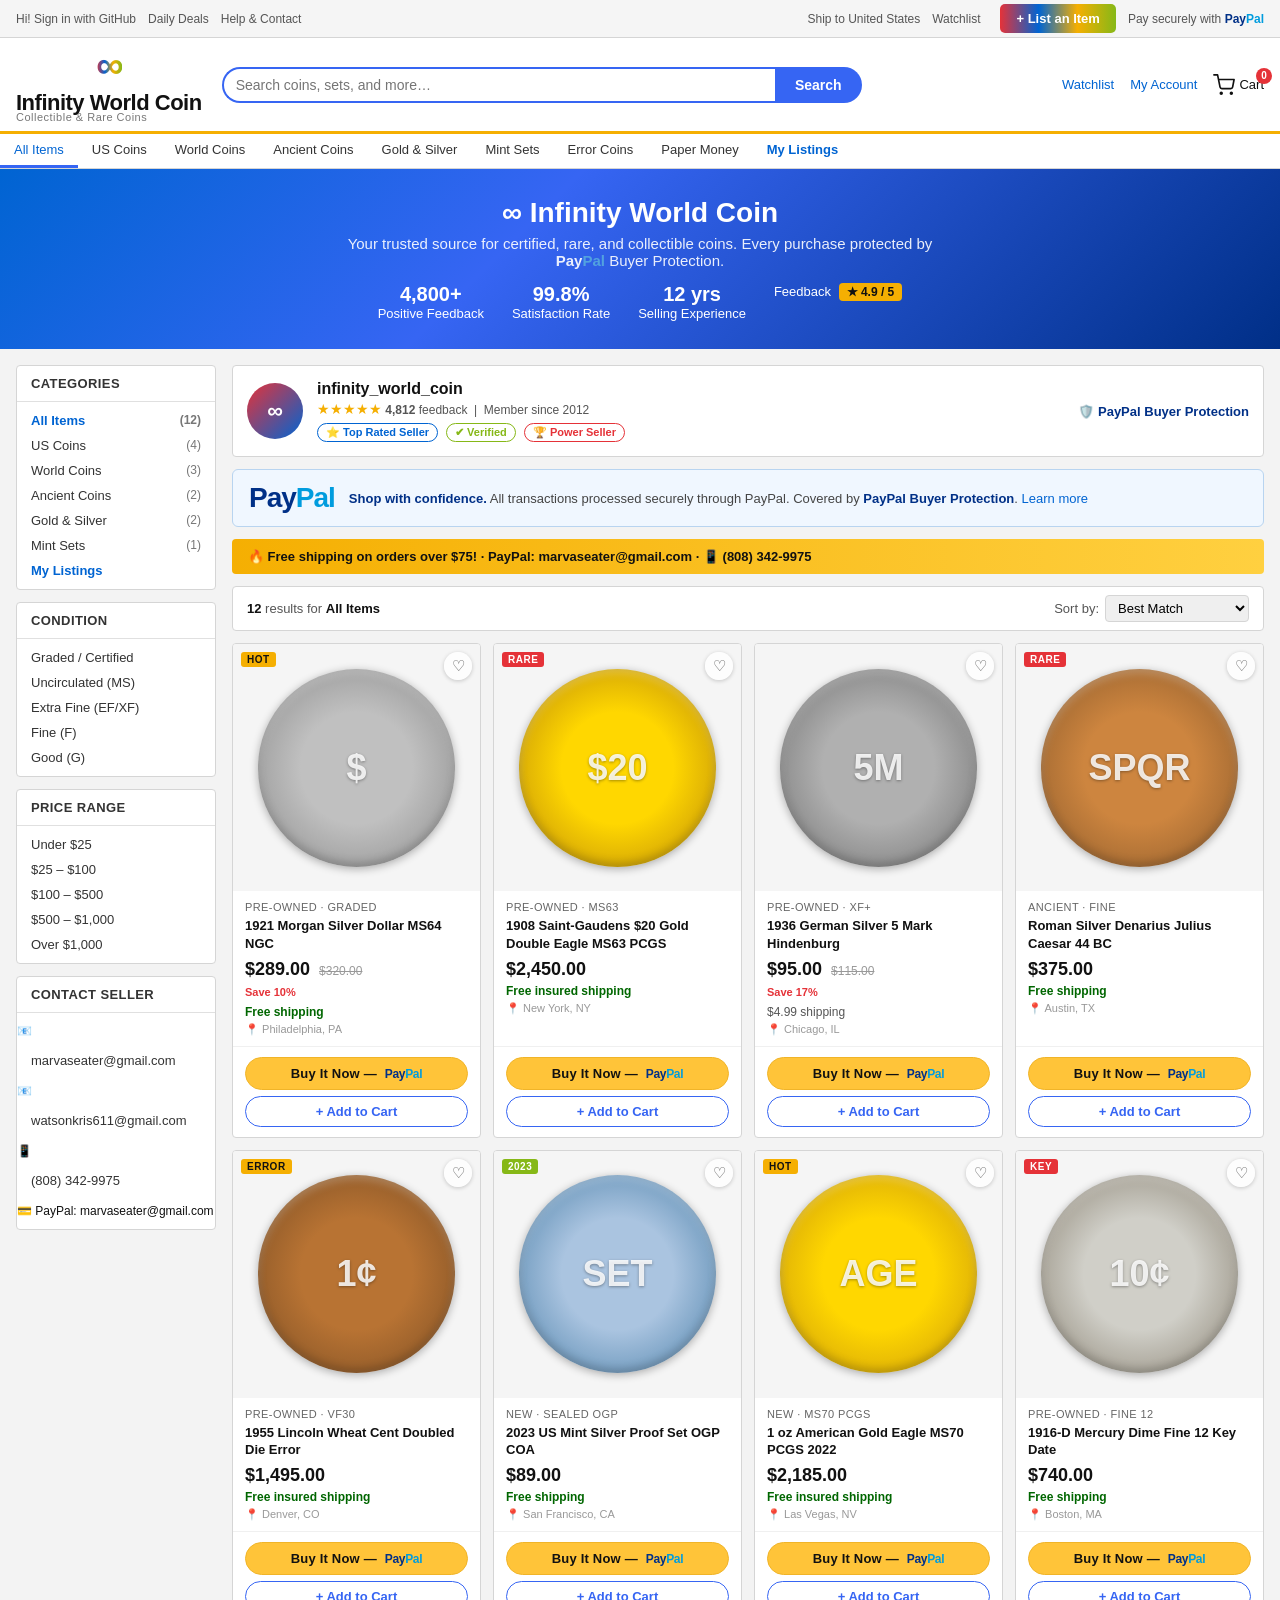
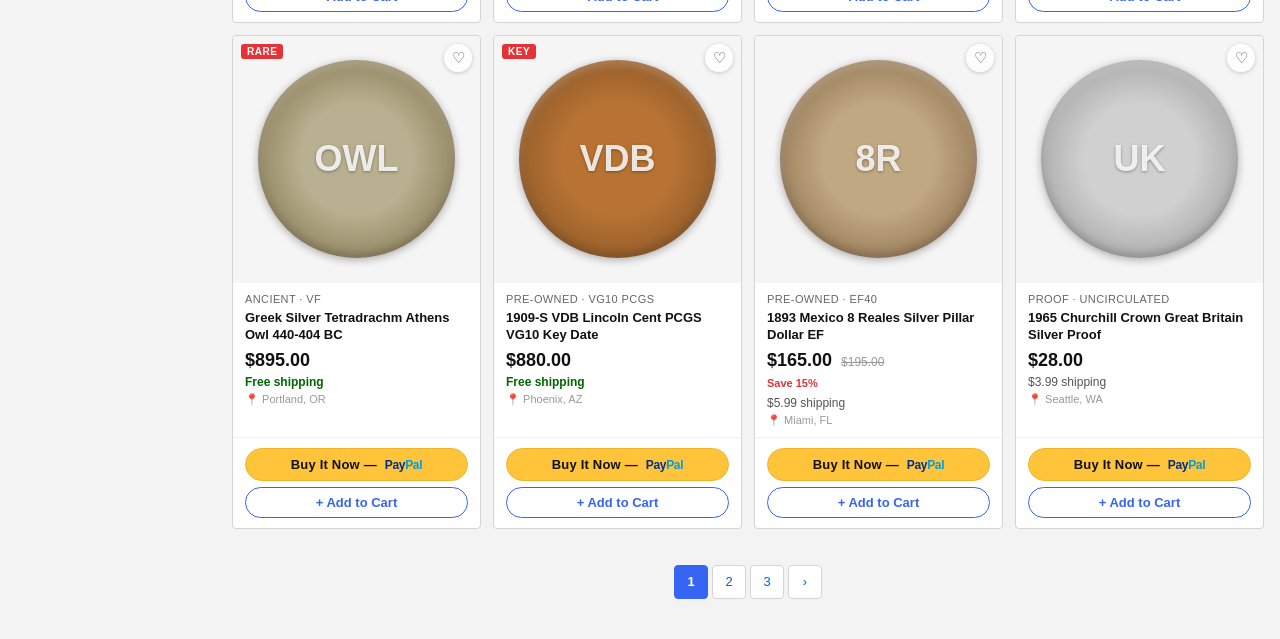
==== commit d100b1b9: "update: GitHub sign-in, persistent listings, multicolor infinity logo, PayPal marvaseater@gmail.com" ====
--- a/index.html
+++ b/index.html
@@ -1,87 +1,78 @@
-<!DOCTYPE html>
-<html lang="en">
-<head>
-  <meta charset="UTF-8" />
-  <meta name="viewport" content="width=device-width, initial-scale=1.0" />
-  <title>Infinity World Coin – Collectible Coins Store</title>
-  <link rel="stylesheet" href="styles.css" />
-</head>
-<body>
-
-<!-- ══════════════════════════════════════════════
-     TOP UTILITY BAR
-══════════════════════════════════════════════ -->
+<!DOCTYPE html><html lang="en"><head><meta charset="UTF-8"><meta name="viewport" content="width=device-width,initial-scale=1.0"><title>Infinity World Coin – Collectible Coins Store</title>
+<link rel="stylesheet" href="styles.css">
+<style>
+/* ── GITHUB AUTH & LISTING OVERRIDES ── */
+.top-bar .gh-btn{display:flex;align-items:center;gap:5px;background:#24292e;color:#fff;border:none;padding:5px 12px;border-radius:5px;font-size:12px;cursor:pointer;text-decoration:none}
+.top-bar .gh-btn svg{width:14px;height:14px;fill:#fff}
+.top-bar .gh-btn.signed{background:#2ea44f}
+#add-listing-btn{background:linear-gradient(90deg,#e53238,#0064d2,#f5af02,#86b817);color:#fff;border:none;padding:7px 16px;border-radius:5px;font-weight:700;font-size:13px;cursor:pointer;margin-left:8px}
+/* MODAL */
+.iwc-modal{position:fixed;inset:0;background:rgba(0,0,0,.75);z-index:1000;display:none;align-items:center;justify-content:center;padding:16px}
+.iwc-modal.open{display:flex}
+.iwc-box{background:#fff;border-radius:10px;padding:24px;width:100%;max-width:440px;max-height:90vh;overflow-y:auto}
+.iwc-box h3{font-size:18px;font-weight:700;margin-bottom:16px;color:#111}
+.iwc-box label{display:block;font-size:12px;font-weight:700;color:#555;margin-bottom:3px;margin-top:10px}
+.iwc-box input,.iwc-box textarea,.iwc-box select{width:100%;padding:9px;border:1px solid #ccc;border-radius:5px;font-size:13px;margin-bottom:2px;font-family:inherit}
+.iwc-box textarea{min-height:60px;resize:vertical}
+.iwc-box .mrow{display:flex;gap:8px;margin-top:14px}
+.iwc-box .mbtn{flex:1;padding:10px;border-radius:6px;font-weight:700;font-size:13px;cursor:pointer;border:none}
+.iwc-box .mbtn.confirm{background:linear-gradient(90deg,#e53238,#0064d2);color:#fff}
+.iwc-box .mbtn.cancel{background:#f5f5f5;color:#555;border:1px solid #ccc}
+.gh-note{font-size:11px;color:#666;background:#f6f8fa;padding:8px;border-radius:4px;line-height:1.5;margin-bottom:12px}
+.gh-note a{color:#0064d2}
+.gh-note code{background:#eee;padding:1px 4px;border-radius:3px;font-size:10px}
+/* USER LISTING BADGE */
+.badge-mine{background:#0064d2;color:#fff}
+/* INFINITY LOGO */
+.inf-logo-wrap{display:flex;align-items:center;gap:8px}
+.inf-symbol{font-size:2.4rem;font-weight:900;background:linear-gradient(90deg,#e53238 0%,#0064d2 35%,#f5af02 65%,#86b817 100%);-webkit-background-clip:text;-webkit-text-fill-color:transparent;background-clip:text;line-height:1;letter-spacing:-2px}
+.inf-wordmark{display:flex;flex-direction:column}
+.inf-wordmark .w1{font-size:22px;font-weight:900;color:#111;letter-spacing:-0.5px}
+.inf-wordmark .w2{font-size:11px;color:#777;letter-spacing:0.5px;margin-top:-2px}
+</style>
+</head><body>
+
+<!-- TOP BAR -->
 <div class="top-bar">
   <div class="top-bar-left">
-    <span>Hi! <a href="#">Sign in</a> or <a href="#">register</a></span>
-    <a href="#">Daily Deals</a>
-    <a href="#">Help &amp; Contact</a>
+    <span id="greeting-text">Hi! <a href="#" onclick="openGHModal();return false">Sign in with GitHub</a></span>
+    <a href="#featured-banner">Daily Deals</a>
+    <a href="#contact-section">Help &amp; Contact</a>
   </div>
   <div class="top-bar-right">
     <a href="#">Ship to United States</a>
     <a href="#watchlist">Watchlist</a>
-    <a href="https://www.paypal.com" target="_blank" rel="noopener">
-      Pay securely with
-      <strong>
-        <span style="color:#003087">Pay</span><span style="color:#009cde">Pal</span>
-      </strong>
-    </a>
+    <button id="add-listing-btn" onclick="openListingModal()">+ List an Item</button>
+    <a href="https://www.paypal.com" target="_blank" rel="noopener">Pay securely with <strong><span style="color:#003087">Pay</span><span style="color:#009cde">Pal</span></strong></a>
   </div>
 </div>
 
-<!-- ══════════════════════════════════════════════
-     MAIN HEADER
-══════════════════════════════════════════════ -->
+<!-- HEADER -->
 <header class="site-header">
   <div class="header-inner">
-
-    <!-- Store logo -->
-    <a href="index.html" class="store-logo" style="text-decoration:none;">
-      <div class="logo-name" aria-label="Infinity World Coin">
-        <span class="logo-i">I</span><span class="logo-n">n</span><span
-          class="logo-f">f</span><span class="logo-i2">i</span><span
-          class="logo-n2">n</span><span class="logo-i3">i</span><span
-          class="logo-t">t</span><span class="logo-y">y</span>
-        &nbsp;<span style="color:#111">World Coin</span>
+    <a href="index.html" class="store-logo inf-logo-wrap" style="text-decoration:none">
+      <div class="inf-symbol">∞</div>
+      <div class="inf-wordmark">
+        <span class="w1">Infinity World Coin</span>
+        <span class="w2">Collectible &amp; Rare Coins</span>
       </div>
-      <span class="logo-tagline">Collectible &amp; Rare Coins</span>
     </a>
-
-    <!-- Search form -->
     <form class="search-form" onsubmit="return searchItems(event)">
-      <input
-        type="text"
-        id="searchInput"
-        placeholder="Search coins, sets, and more…"
-        aria-label="Search store"
-      />
+      <input type="text" id="searchInput" placeholder="Search coins, sets, and more…" aria-label="Search store">
       <button type="submit">Search</button>
     </form>
-
-    <!-- Header actions -->
     <div class="header-actions">
       <a href="#watchlist">Watchlist</a>
-      <a href="https://www.paypal.com/myaccount/summary" target="_blank" rel="noopener">My Account</a>
-      <!-- Cart icon -->
-      <a href="https://www.paypal.com/webapps/mpp/cart" target="_blank" rel="noopener"
-         class="cart-icon" title="View PayPal Cart">
-        <svg viewBox="0 0 24 24" fill="none" stroke="currentColor" stroke-width="1.8"
-             stroke-linecap="round" stroke-linejoin="round">
-          <circle cx="9" cy="21" r="1"/><circle cx="20" cy="21" r="1"/>
-          <path d="M1 1h4l2.68 13.39a2 2 0 0 0 2 1.61h9.72a2 2 0 0 0
-                   2-1.61L23 6H6"/>
-        </svg>
-        <span id="cartCount" class="cart-badge">0</span>
-        Cart
+      <a href="#" onclick="openGHModal();return false" id="account-link">My Account</a>
+      <a href="https://www.paypal.com/webapps/mpp/cart" target="_blank" rel="noopener" class="cart-icon" title="View PayPal Cart">
+        <svg viewBox="0 0 24 24" fill="none" stroke="currentColor" stroke-width="1.8" stroke-linecap="round" stroke-linejoin="round"><circle cx="9" cy="21" r="1"/><circle cx="20" cy="21" r="1"/><path d="M1 1h4l2.68 13.39a2 2 0 0 0 2 1.61h9.72a2 2 0 0 0 2-1.61L23 6H6"/></svg>
+        <span id="cartCount" class="cart-badge">0</span>Cart
       </a>
     </div>
-
   </div>
 </header>
 
-<!-- ══════════════════════════════════════════════
-     CATEGORY NAVIGATION
-══════════════════════════════════════════════ -->
+<!-- CATEGORY NAV -->
 <nav class="category-nav" aria-label="Store categories">
   <ul>
     <li><a href="#" class="active" onclick="filterCategory('all',this)">All Items</a></li>
@@ -92,58 +83,37 @@
     <li><a href="#" onclick="filterCategory('set',this)">Mint Sets</a></li>
     <li><a href="#" onclick="filterCategory('error',this)">Error Coins</a></li>
     <li><a href="#" onclick="filterCategory('note',this)">Paper Money</a></li>
+    <li><a href="#" onclick="filterCategory('mine',this)" style="color:#0064d2;font-weight:700">My Listings</a></li>
   </ul>
 </nav>
 
-<!-- ══════════════════════════════════════════════
-     STORE BANNER
-══════════════════════════════════════════════ -->
-<div class="store-banner">
-  <h1>🪙 Infinity World Coin</h1>
-  <p>Your trusted source for certified, rare, and collectible coins from around the world.
-     Every purchase is protected by
-     <strong>Pay<span style="color:#56aadf">Pal</span></strong> Buyer Protection.</p>
+<!-- BANNER -->
+<div class="store-banner" id="featured-banner">
+  <h1>∞ Infinity World Coin</h1>
+  <p>Your trusted source for certified, rare, and collectible coins. Every purchase protected by <strong>Pay<span style="color:#56aadf">Pal</span></strong> Buyer Protection.</p>
   <div class="banner-stats">
-    <div class="banner-stat">
-      <strong>4,800+</strong>
-      Positive Feedback
-    </div>
-    <div class="banner-stat">
-      <strong>99.8%</strong>
-      Satisfaction Rate
-    </div>
-    <div class="banner-stat">
-      <strong>12 yrs</strong>
-      Selling Experience
-    </div>
-    <div class="banner-stat">
-      Feedback score
-      <span class="feedback-score">★ 4.9 / 5</span>
-    </div>
+    <div class="banner-stat"><strong>4,800+</strong> Positive Feedback</div>
+    <div class="banner-stat"><strong>99.8%</strong> Satisfaction Rate</div>
+    <div class="banner-stat"><strong>12 yrs</strong> Selling Experience</div>
+    <div class="banner-stat">Feedback <span class="feedback-score">★ 4.9 / 5</span></div>
   </div>
 </div>
 
-<!-- ══════════════════════════════════════════════
-     MAIN PAGE CONTENT
-══════════════════════════════════════════════ -->
+<!-- PAGE CONTAINER -->
 <div class="page-container">
-
-  <!-- ── Left Sidebar ──────────────────────── -->
   <aside class="sidebar">
-
     <div class="sidebar-section">
       <h3>Categories</h3>
       <ul>
-        <li><a href="#" class="active" onclick="filterCategory('all',this)">All Items <span class="count">(48)</span></a></li>
-        <li><a href="#" onclick="filterCategory('us',this)">US Coins <span class="count">(14)</span></a></li>
-        <li><a href="#" onclick="filterCategory('world',this)">World Coins <span class="count">(12)</span></a></li>
-        <li><a href="#" onclick="filterCategory('ancient',this)">Ancient Coins <span class="count">(6)</span></a></li>
-        <li><a href="#" onclick="filterCategory('gold',this)">Gold &amp; Silver <span class="count">(8)</span></a></li>
-        <li><a href="#" onclick="filterCategory('set',this)">Mint Sets <span class="count">(5)</span></a></li>
-        <li><a href="#" onclick="filterCategory('error',this)">Error Coins <span class="count">(3)</span></a></li>
+        <li><a href="#" class="active" onclick="filterCategory('all',this)">All Items <span class="count" id="count-all">(12)</span></a></li>
+        <li><a href="#" onclick="filterCategory('us',this)">US Coins <span class="count">(4)</span></a></li>
+        <li><a href="#" onclick="filterCategory('world',this)">World Coins <span class="count">(3)</span></a></li>
+        <li><a href="#" onclick="filterCategory('ancient',this)">Ancient Coins <span class="count">(2)</span></a></li>
+        <li><a href="#" onclick="filterCategory('gold',this)">Gold &amp; Silver <span class="count">(2)</span></a></li>
+        <li><a href="#" onclick="filterCategory('set',this)">Mint Sets <span class="count">(1)</span></a></li>
+        <li><a href="#" onclick="filterCategory('mine',this)" style="color:#0064d2;font-weight:700">My Listings</a></li>
       </ul>
     </div>
-
     <div class="sidebar-section">
       <h3>Condition</h3>
       <ul>
@@ -154,7 +124,6 @@
         <li><a href="#">Good (G)</a></li>
       </ul>
     </div>
-
     <div class="sidebar-section">
       <h3>Price Range</h3>
       <ul>
@@ -165,72 +134,41 @@
         <li><a href="#">Over $1,000</a></li>
       </ul>
     </div>
-
-    <div class="sidebar-section">
-      <h3>Country</h3>
-      <ul>
-        <li><a href="#">United States</a></li>
-        <li><a href="#">United Kingdom</a></li>
-        <li><a href="#">Germany</a></li>
-        <li><a href="#">France</a></li>
-        <li><a href="#">China</a></li>
-        <li><a href="#">Roman Empire</a></li>
-        <li><a href="#">Other</a></li>
+    <div class="sidebar-section" id="contact-section">
+      <h3>Contact Seller</h3>
+      <ul style="font-size:12px;line-height:2">
+        <li>📧 <a href="mailto:marvaseater@gmail.com">marvaseater@gmail.com</a></li>
+        <li>📧 <a href="mailto:watsonkris611@gmail.com">watsonkris611@gmail.com</a></li>
+        <li>📱 <a href="tel:8083429975">(808) 342-9975</a></li>
+        <li>💳 PayPal: marvaseater@gmail.com</li>
       </ul>
     </div>
-
   </aside>
 
-  <!-- ── Main Content ──────────────────────── -->
   <main class="main-content">
-
-    <!-- Seller info panel -->
     <div class="seller-panel">
-      <div class="seller-avatar">IW</div>
+      <div class="seller-avatar" style="background:linear-gradient(135deg,#e53238,#0064d2)">∞</div>
       <div class="seller-info">
         <div class="seller-name">infinity_world_coin</div>
-        <div class="seller-meta">
-          <span class="seller-stars">★★★★★</span>
-          <strong>4,812</strong> feedback ratings &nbsp;|&nbsp; Member since 2012
-        </div>
+        <div class="seller-meta"><span class="seller-stars">★★★★★</span> <strong>4,812</strong> feedback &nbsp;|&nbsp; Member since 2012</div>
         <div class="seller-badges">
           <span class="seller-badge badge-toprated">⭐ Top Rated Seller</span>
           <span class="seller-badge badge-verified">✔ Verified</span>
           <span class="seller-badge badge-powerseller">🏆 Power Seller</span>
         </div>
       </div>
-      <a href="https://www.paypal.com/us/webapps/mpp/buyer-protection"
-         target="_blank" rel="noopener"
-         style="margin-left:auto; font-size:13px; color:#003087; font-weight:600;">
-        🛡️ PayPal Buyer Protection
-      </a>
-    </div>
-
-    <!-- PayPal trust notice -->
+      <a href="https://www.paypal.com/us/webapps/mpp/buyer-protection" target="_blank" rel="noopener" style="margin-left:auto;font-size:13px;color:#003087;font-weight:600">🛡️ PayPal Buyer Protection</a>
+    </div>
+
     <div class="paypal-trust">
-      <div class="pp-big-logo">
-        <span class="pp-blue">Pay</span><span class="pp-sky">Pal</span>
-      </div>
-      <p>
-        <strong>Shop with confidence.</strong> All transactions are processed securely through
-        <strong>PayPal</strong>. Your financial information is never shared with the seller.
-        Covered by <strong>PayPal Buyer Protection</strong> on eligible purchases.
-        <a href="https://www.paypal.com/us/webapps/mpp/buyer-protection"
-           target="_blank" rel="noopener">Learn more</a>
-      </p>
-    </div>
-
-    <!-- Featured banner -->
-    <div class="featured-banner">
-      🔥 Featured this week — Free shipping on orders over $75!
-    </div>
-
-    <!-- Results / sort bar -->
+      <div class="pp-big-logo"><span class="pp-blue">Pay</span><span class="pp-sky">Pal</span></div>
+      <p><strong>Shop with confidence.</strong> All transactions processed securely through PayPal. Covered by <strong>PayPal Buyer Protection</strong>. <a href="https://www.paypal.com/us/webapps/mpp/buyer-protection" target="_blank">Learn more</a></p>
+    </div>
+
+    <div class="featured-banner" style="font-size:13px">🔥 Free shipping on orders over $75! · PayPal: marvaseater@gmail.com · 📱 (808) 342-9975</div>
+
     <div class="results-bar">
-      <span class="results-count">
-        <strong id="resultCount">48</strong> results for
-        <strong id="resultCategory">All Items</strong>
-      </span>
+      <span class="results-count"><strong id="resultCount">12</strong> results for <strong id="resultCategory">All Items</strong></span>
       <div class="sort-select">
         <label for="sortBy">Sort by:</label>
         <select id="sortBy" onchange="sortItems(this.value)">
@@ -241,647 +179,234 @@
         </select>
       </div>
     </div>
-
-    <!-- No-results message -->
-    <p class="no-results-msg" id="noResults">
-      No coins found matching your search. Try different keywords.
-    </p>
-
-    <!-- ── Product Grid ────────────────────── -->
+    <p class="no-results-msg" id="noResults">No coins found matching your search.</p>
+
     <div class="product-grid" id="productGrid">
-
-      <!-- ── CARD 1 ── -->
-      <div class="product-card" data-category="us" data-title="1921 Morgan Silver Dollar MS64 NGC Certified" data-price="289">
-        <div class="card-image">
-          <div class="coin-placeholder" style="background: radial-gradient(circle, #c0c0c0 40%, #8a8a8a 100%);">$</div>
-          <span class="badge-corner badge-hot">HOT</span>
-          <button class="watchlist-btn" onclick="toggleWatch(this)" title="Add to watchlist">♡</button>
-        </div>
-        <div class="card-body">
-          <div class="card-condition">Pre-Owned · Graded</div>
-          <div class="card-title"><a href="#">1921 Morgan Silver Dollar MS64 NGC Certified</a></div>
-          <div class="card-price">$289.00 <span class="price-was">$320.00</span><br>
-            <span class="price-save">Save 10%</span></div>
-          <div class="card-shipping"><span class="free-ship">Free shipping</span></div>
-          <div class="card-location">📍 Philadelphia, PA</div>
-        </div>
-        <div class="card-footer">
-          <!-- PayPal hosted Buy Now button -->
-          <form action="https://www.paypal.com/cgi-bin/webscr" method="post" target="_blank">
-            <input type="hidden" name="cmd" value="_xclick">
-            <input type="hidden" name="business" value="YOUR_PAYPAL_EMAIL@example.com">
-            <input type="hidden" name="item_name" value="1921 Morgan Silver Dollar MS64 NGC Certified">
-            <input type="hidden" name="amount" value="289.00">
-            <input type="hidden" name="currency_code" value="USD">
-            <input type="hidden" name="shipping" value="0">
-            <input type="hidden" name="return" value="https://infinity-world-coin.example.com/thank-you.html">
-            <input type="hidden" name="cancel_return" value="https://infinity-world-coin.example.com/">
-            <button type="submit" class="btn-buy-now">
-              Buy It Now —
-              <span class="pp-logo"><span class="pp-blue">Pay</span><span class="pp-sky">Pal</span></span>
-            </button>
-          </form>
-          <form action="https://www.paypal.com/cgi-bin/webscr" method="post" target="_blank">
-            <input type="hidden" name="cmd" value="_cart">
-            <input type="hidden" name="add" value="1">
-            <input type="hidden" name="business" value="YOUR_PAYPAL_EMAIL@example.com">
-            <input type="hidden" name="item_name" value="1921 Morgan Silver Dollar MS64 NGC Certified">
-            <input type="hidden" name="amount" value="289.00">
-            <input type="hidden" name="currency_code" value="USD">
-            <input type="hidden" name="shipping" value="0">
-            <button type="submit" class="btn-add-cart">+ Add to Cart</button>
-          </form>
-        </div>
-      </div>
-
-      <!-- ── CARD 2 ── -->
-      <div class="product-card" data-category="gold" data-title="1908 Saint-Gaudens $20 Gold Double Eagle MS63 PCGS" data-price="2450">
-        <div class="card-image">
-          <div class="coin-placeholder" style="background: radial-gradient(circle, #ffd700 40%, #b8860b 100%);">$20</div>
-          <span class="badge-corner">RARE</span>
-          <button class="watchlist-btn" onclick="toggleWatch(this)" title="Add to watchlist">♡</button>
-        </div>
-        <div class="card-body">
-          <div class="card-condition">Pre-Owned · Graded MS63</div>
-          <div class="card-title"><a href="#">1908 Saint-Gaudens $20 Gold Double Eagle MS63 PCGS</a></div>
-          <div class="card-price">$2,450.00</div>
-          <div class="card-shipping"><span class="free-ship">Free insured shipping</span></div>
-          <div class="card-location">📍 New York, NY</div>
-        </div>
-        <div class="card-footer">
-          <form action="https://www.paypal.com/cgi-bin/webscr" method="post" target="_blank">
-            <input type="hidden" name="cmd" value="_xclick">
-            <input type="hidden" name="business" value="YOUR_PAYPAL_EMAIL@example.com">
-            <input type="hidden" name="item_name" value="1908 Saint-Gaudens $20 Gold Double Eagle MS63 PCGS">
-            <input type="hidden" name="amount" value="2450.00">
-            <input type="hidden" name="currency_code" value="USD">
-            <input type="hidden" name="shipping" value="0">
-            <input type="hidden" name="return" value="https://infinity-world-coin.example.com/thank-you.html">
-            <input type="hidden" name="cancel_return" value="https://infinity-world-coin.example.com/">
-            <button type="submit" class="btn-buy-now">
-              Buy It Now —
-              <span class="pp-logo"><span class="pp-blue">Pay</span><span class="pp-sky">Pal</span></span>
-            </button>
-          </form>
-          <form action="https://www.paypal.com/cgi-bin/webscr" method="post" target="_blank">
-            <input type="hidden" name="cmd" value="_cart">
-            <input type="hidden" name="add" value="1">
-            <input type="hidden" name="business" value="YOUR_PAYPAL_EMAIL@example.com">
-            <input type="hidden" name="item_name" value="1908 Saint-Gaudens $20 Gold Double Eagle MS63 PCGS">
-            <input type="hidden" name="amount" value="2450.00">
-            <input type="hidden" name="currency_code" value="USD">
-            <input type="hidden" name="shipping" value="0">
-            <button type="submit" class="btn-add-cart">+ Add to Cart</button>
-          </form>
-        </div>
-      </div>
-
-      <!-- ── CARD 3 ── -->
-      <div class="product-card" data-category="world" data-title="1936 German Third Reich Silver 5 Mark Hindenburg" data-price="95">
-        <div class="card-image">
-          <div class="coin-placeholder" style="background: radial-gradient(circle, #b0b0b0 40%, #707070 100%);">5M</div>
-          <span class="badge-corner badge-new">NEW</span>
-          <button class="watchlist-btn" onclick="toggleWatch(this)" title="Add to watchlist">♡</button>
-        </div>
-        <div class="card-body">
-          <div class="card-condition">Pre-Owned · XF+</div>
-          <div class="card-title"><a href="#">1936 German Third Reich Silver 5 Mark Hindenburg</a></div>
-          <div class="card-price">$95.00 <span class="price-was">$115.00</span><br>
-            <span class="price-save">Save 17%</span></div>
-          <div class="card-shipping">$4.99 shipping</div>
-          <div class="card-location">📍 Chicago, IL</div>
-        </div>
-        <div class="card-footer">
-          <form action="https://www.paypal.com/cgi-bin/webscr" method="post" target="_blank">
-            <input type="hidden" name="cmd" value="_xclick">
-            <input type="hidden" name="business" value="YOUR_PAYPAL_EMAIL@example.com">
-            <input type="hidden" name="item_name" value="1936 German Third Reich Silver 5 Mark Hindenburg">
-            <input type="hidden" name="amount" value="95.00">
-            <input type="hidden" name="currency_code" value="USD">
-            <input type="hidden" name="shipping" value="4.99">
-            <input type="hidden" name="return" value="https://infinity-world-coin.example.com/thank-you.html">
-            <input type="hidden" name="cancel_return" value="https://infinity-world-coin.example.com/">
-            <button type="submit" class="btn-buy-now">
-              Buy It Now —
-              <span class="pp-logo"><span class="pp-blue">Pay</span><span class="pp-sky">Pal</span></span>
-            </button>
-          </form>
-          <form action="https://www.paypal.com/cgi-bin/webscr" method="post" target="_blank">
-            <input type="hidden" name="cmd" value="_cart">
-            <input type="hidden" name="add" value="1">
-            <input type="hidden" name="business" value="YOUR_PAYPAL_EMAIL@example.com">
-            <input type="hidden" name="item_name" value="1936 German Third Reich Silver 5 Mark Hindenburg">
-            <input type="hidden" name="amount" value="95.00">
-            <input type="hidden" name="currency_code" value="USD">
-            <input type="hidden" name="shipping" value="4.99">
-            <button type="submit" class="btn-add-cart">+ Add to Cart</button>
-          </form>
-        </div>
-      </div>
-
-      <!-- ── CARD 4 ── -->
-      <div class="product-card" data-category="ancient" data-title="Ancient Roman Silver Denarius Julius Caesar Portrait 44 BC" data-price="375">
-        <div class="card-image">
-          <div class="coin-placeholder" style="background: radial-gradient(circle, #cd853f 40%, #8b5a2b 100%);">SPQR</div>
-          <span class="badge-corner">RARE</span>
-          <button class="watchlist-btn" onclick="toggleWatch(this)" title="Add to watchlist">♡</button>
-        </div>
-        <div class="card-body">
-          <div class="card-condition">Ancient · Fine</div>
-          <div class="card-title"><a href="#">Ancient Roman Silver Denarius Julius Caesar Portrait 44 BC</a></div>
-          <div class="card-price">$375.00</div>
-          <div class="card-shipping"><span class="free-ship">Free shipping</span></div>
-          <div class="card-location">📍 Austin, TX</div>
-        </div>
-        <div class="card-footer">
-          <form action="https://www.paypal.com/cgi-bin/webscr" method="post" target="_blank">
-            <input type="hidden" name="cmd" value="_xclick">
-            <input type="hidden" name="business" value="YOUR_PAYPAL_EMAIL@example.com">
-            <input type="hidden" name="item_name" value="Ancient Roman Silver Denarius Julius Caesar Portrait 44 BC">
-            <input type="hidden" name="amount" value="375.00">
-            <input type="hidden" name="currency_code" value="USD">
-            <input type="hidden" name="shipping" value="0">
-            <input type="hidden" name="return" value="https://infinity-world-coin.example.com/thank-you.html">
-            <input type="hidden" name="cancel_return" value="https://infinity-world-coin.example.com/">
-            <button type="submit" class="btn-buy-now">
-              Buy It Now —
-              <span class="pp-logo"><span class="pp-blue">Pay</span><span class="pp-sky">Pal</span></span>
-            </button>
-          </form>
-          <form action="https://www.paypal.com/cgi-bin/webscr" method="post" target="_blank">
-            <input type="hidden" name="cmd" value="_cart">
-            <input type="hidden" name="add" value="1">
-            <input type="hidden" name="business" value="YOUR_PAYPAL_EMAIL@example.com">
-            <input type="hidden" name="item_name" value="Ancient Roman Silver Denarius Julius Caesar Portrait 44 BC">
-            <input type="hidden" name="amount" value="375.00">
-            <input type="hidden" name="currency_code" value="USD">
-            <input type="hidden" name="shipping" value="0">
-            <button type="submit" class="btn-add-cart">+ Add to Cart</button>
-          </form>
-        </div>
-      </div>
-
-      <!-- ── CARD 5 ── -->
-      <div class="product-card" data-category="us" data-title="1955 Lincoln Wheat Cent Doubled Die Obverse (Error Coin)" data-price="1495">
-        <div class="card-image">
-          <div class="coin-placeholder" style="background: radial-gradient(circle, #b87333 40%, #7a4d24 100%);">1¢</div>
-          <span class="badge-corner badge-hot">ERROR</span>
-          <button class="watchlist-btn" onclick="toggleWatch(this)" title="Add to watchlist">♡</button>
-        </div>
-        <div class="card-body">
-          <div class="card-condition">Pre-Owned · VF30 ANACS</div>
-          <div class="card-title"><a href="#">1955 Lincoln Wheat Cent Doubled Die Obverse (Error Coin)</a></div>
-          <div class="card-price">$1,495.00</div>
-          <div class="card-shipping"><span class="free-ship">Free insured shipping</span></div>
-          <div class="card-location">📍 Denver, CO</div>
-        </div>
-        <div class="card-footer">
-          <form action="https://www.paypal.com/cgi-bin/webscr" method="post" target="_blank">
-            <input type="hidden" name="cmd" value="_xclick">
-            <input type="hidden" name="business" value="YOUR_PAYPAL_EMAIL@example.com">
-            <input type="hidden" name="item_name" value="1955 Lincoln Wheat Cent Doubled Die Obverse (Error Coin)">
-            <input type="hidden" name="amount" value="1495.00">
-            <input type="hidden" name="currency_code" value="USD">
-            <input type="hidden" name="shipping" value="0">
-            <input type="hidden" name="return" value="https://infinity-world-coin.example.com/thank-you.html">
-            <input type="hidden" name="cancel_return" value="https://infinity-world-coin.example.com/">
-            <button type="submit" class="btn-buy-now">
-              Buy It Now —
-              <span class="pp-logo"><span class="pp-blue">Pay</span><span class="pp-sky">Pal</span></span>
-            </button>
-          </form>
-          <form action="https://www.paypal.com/cgi-bin/webscr" method="post" target="_blank">
-            <input type="hidden" name="cmd" value="_cart">
-            <input type="hidden" name="add" value="1">
-            <input type="hidden" name="business" value="YOUR_PAYPAL_EMAIL@example.com">
-            <input type="hidden" name="item_name" value="1955 Lincoln Wheat Cent Doubled Die Obverse (Error Coin)">
-            <input type="hidden" name="amount" value="1495.00">
-            <input type="hidden" name="currency_code" value="USD">
-            <input type="hidden" name="shipping" value="0">
-            <button type="submit" class="btn-add-cart">+ Add to Cart</button>
-          </form>
-        </div>
-      </div>
-
-      <!-- ── CARD 6 ── -->
-      <div class="product-card" data-category="world" data-title="1965 Churchill Crown Great Britain Silver Proof" data-price="28">
-        <div class="card-image">
-          <div class="coin-placeholder" style="background: radial-gradient(circle, #d0d0d0 40%, #909090 100%);">UK</div>
-          <button class="watchlist-btn" onclick="toggleWatch(this)" title="Add to watchlist">♡</button>
-        </div>
-        <div class="card-body">
-          <div class="card-condition">Proof · Uncirculated</div>
-          <div class="card-title"><a href="#">1965 Churchill Crown Great Britain Silver Proof</a></div>
-          <div class="card-price">$28.00</div>
-          <div class="card-shipping">$3.99 shipping</div>
-          <div class="card-location">📍 Seattle, WA</div>
-        </div>
-        <div class="card-footer">
-          <form action="https://www.paypal.com/cgi-bin/webscr" method="post" target="_blank">
-            <input type="hidden" name="cmd" value="_xclick">
-            <input type="hidden" name="business" value="YOUR_PAYPAL_EMAIL@example.com">
-            <input type="hidden" name="item_name" value="1965 Churchill Crown Great Britain Silver Proof">
-            <input type="hidden" name="amount" value="28.00">
-            <input type="hidden" name="currency_code" value="USD">
-            <input type="hidden" name="shipping" value="3.99">
-            <input type="hidden" name="return" value="https://infinity-world-coin.example.com/thank-you.html">
-            <input type="hidden" name="cancel_return" value="https://infinity-world-coin.example.com/">
-            <button type="submit" class="btn-buy-now">
-              Buy It Now —
-              <span class="pp-logo"><span class="pp-blue">Pay</span><span class="pp-sky">Pal</span></span>
-            </button>
-          </form>
-          <form action="https://www.paypal.com/cgi-bin/webscr" method="post" target="_blank">
-            <input type="hidden" name="cmd" value="_cart">
-            <input type="hidden" name="add" value="1">
-            <input type="hidden" name="business" value="YOUR_PAYPAL_EMAIL@example.com">
-            <input type="hidden" name="item_name" value="1965 Churchill Crown Great Britain Silver Proof">
-            <input type="hidden" name="amount" value="28.00">
-            <input type="hidden" name="currency_code" value="USD">
-            <input type="hidden" name="shipping" value="3.99">
-            <button type="submit" class="btn-add-cart">+ Add to Cart</button>
-          </form>
-        </div>
-      </div>
-
-      <!-- ── CARD 7 ── -->
-      <div class="product-card" data-category="set" data-title="2023 US Mint Silver Proof Set 10 Coins OGP COA" data-price="89">
-        <div class="card-image">
-          <div class="coin-placeholder" style="background: radial-gradient(circle, #aac4e0 40%, #4a7fa8 100%);">SET</div>
-          <span class="badge-corner badge-new">2023</span>
-          <button class="watchlist-btn" onclick="toggleWatch(this)" title="Add to watchlist">♡</button>
-        </div>
-        <div class="card-body">
-          <div class="card-condition">New · Sealed OGP</div>
-          <div class="card-title"><a href="#">2023 US Mint Silver Proof Set 10 Coins OGP COA</a></div>
-          <div class="card-price">$89.00</div>
-          <div class="card-shipping"><span class="free-ship">Free shipping</span></div>
-          <div class="card-location">📍 San Francisco, CA</div>
-        </div>
-        <div class="card-footer">
-          <form action="https://www.paypal.com/cgi-bin/webscr" method="post" target="_blank">
-            <input type="hidden" name="cmd" value="_xclick">
-            <input type="hidden" name="business" value="YOUR_PAYPAL_EMAIL@example.com">
-            <input type="hidden" name="item_name" value="2023 US Mint Silver Proof Set 10 Coins OGP COA">
-            <input type="hidden" name="amount" value="89.00">
-            <input type="hidden" name="currency_code" value="USD">
-            <input type="hidden" name="shipping" value="0">
-            <input type="hidden" name="return" value="https://infinity-world-coin.example.com/thank-you.html">
-            <input type="hidden" name="cancel_return" value="https://infinity-world-coin.example.com/">
-            <button type="submit" class="btn-buy-now">
-              Buy It Now —
-              <span class="pp-logo"><span class="pp-blue">Pay</span><span class="pp-sky">Pal</span></span>
-            </button>
-          </form>
-          <form action="https://www.paypal.com/cgi-bin/webscr" method="post" target="_blank">
-            <input type="hidden" name="cmd" value="_cart">
-            <input type="hidden" name="add" value="1">
-            <input type="hidden" name="business" value="YOUR_PAYPAL_EMAIL@example.com">
-            <input type="hidden" name="item_name" value="2023 US Mint Silver Proof Set 10 Coins OGP COA">
-            <input type="hidden" name="amount" value="89.00">
-            <input type="hidden" name="currency_code" value="USD">
-            <input type="hidden" name="shipping" value="0">
-            <button type="submit" class="btn-add-cart">+ Add to Cart</button>
-          </form>
-        </div>
-      </div>
-
-      <!-- ── CARD 8 ── -->
-      <div class="product-card" data-category="gold" data-title="1 oz American Gold Eagle MS70 PCGS 2022" data-price="2185">
-        <div class="card-image">
-          <div class="coin-placeholder" style="background: radial-gradient(circle, #ffd700 40%, #c8960c 100%);">AGE</div>
-          <span class="badge-corner badge-hot">HOT</span>
-          <button class="watchlist-btn" onclick="toggleWatch(this)" title="Add to watchlist">♡</button>
-        </div>
-        <div class="card-body">
-          <div class="card-condition">New · MS70 PCGS</div>
-          <div class="card-title"><a href="#">1 oz American Gold Eagle MS70 PCGS 2022</a></div>
-          <div class="card-price">$2,185.00</div>
-          <div class="card-shipping"><span class="free-ship">Free insured shipping</span></div>
-          <div class="card-location">📍 Las Vegas, NV</div>
-        </div>
-        <div class="card-footer">
-          <form action="https://www.paypal.com/cgi-bin/webscr" method="post" target="_blank">
-            <input type="hidden" name="cmd" value="_xclick">
-            <input type="hidden" name="business" value="YOUR_PAYPAL_EMAIL@example.com">
-            <input type="hidden" name="item_name" value="1 oz American Gold Eagle MS70 PCGS 2022">
-            <input type="hidden" name="amount" value="2185.00">
-            <input type="hidden" name="currency_code" value="USD">
-            <input type="hidden" name="shipping" value="0">
-            <input type="hidden" name="return" value="https://infinity-world-coin.example.com/thank-you.html">
-            <input type="hidden" name="cancel_return" value="https://infinity-world-coin.example.com/">
-            <button type="submit" class="btn-buy-now">
-              Buy It Now —
-              <span class="pp-logo"><span class="pp-blue">Pay</span><span class="pp-sky">Pal</span></span>
-            </button>
-          </form>
-          <form action="https://www.paypal.com/cgi-bin/webscr" method="post" target="_blank">
-            <input type="hidden" name="cmd" value="_cart">
-            <input type="hidden" name="add" value="1">
-            <input type="hidden" name="business" value="YOUR_PAYPAL_EMAIL@example.com">
-            <input type="hidden" name="item_name" value="1 oz American Gold Eagle MS70 PCGS 2022">
-            <input type="hidden" name="amount" value="2185.00">
-            <input type="hidden" name="currency_code" value="USD">
-            <input type="hidden" name="shipping" value="0">
-            <button type="submit" class="btn-add-cart">+ Add to Cart</button>
-          </form>
-        </div>
-      </div>
-
-      <!-- ── CARD 9 ── -->
-      <div class="product-card" data-category="us" data-title="1916-D Mercury Dime Fine 12 Key Date" data-price="740">
-        <div class="card-image">
-          <div class="coin-placeholder" style="background: radial-gradient(circle, #d0cfc8 40%, #888070 100%);">10¢</div>
-          <span class="badge-corner">KEY</span>
-          <button class="watchlist-btn" onclick="toggleWatch(this)" title="Add to watchlist">♡</button>
-        </div>
-        <div class="card-body">
-          <div class="card-condition">Pre-Owned · Fine 12</div>
-          <div class="card-title"><a href="#">1916-D Mercury Dime Fine 12 Key Date</a></div>
-          <div class="card-price">$740.00</div>
-          <div class="card-shipping"><span class="free-ship">Free shipping</span></div>
-          <div class="card-location">📍 Boston, MA</div>
-        </div>
-        <div class="card-footer">
-          <form action="https://www.paypal.com/cgi-bin/webscr" method="post" target="_blank">
-            <input type="hidden" name="cmd" value="_xclick">
-            <input type="hidden" name="business" value="YOUR_PAYPAL_EMAIL@example.com">
-            <input type="hidden" name="item_name" value="1916-D Mercury Dime Fine 12 Key Date">
-            <input type="hidden" name="amount" value="740.00">
-            <input type="hidden" name="currency_code" value="USD">
-            <input type="hidden" name="shipping" value="0">
-            <input type="hidden" name="return" value="https://infinity-world-coin.example.com/thank-you.html">
-            <input type="hidden" name="cancel_return" value="https://infinity-world-coin.example.com/">
-            <button type="submit" class="btn-buy-now">
-              Buy It Now —
-              <span class="pp-logo"><span class="pp-blue">Pay</span><span class="pp-sky">Pal</span></span>
-            </button>
-          </form>
-          <form action="https://www.paypal.com/cgi-bin/webscr" method="post" target="_blank">
-            <input type="hidden" name="cmd" value="_cart">
-            <input type="hidden" name="add" value="1">
-            <input type="hidden" name="business" value="YOUR_PAYPAL_EMAIL@example.com">
-            <input type="hidden" name="item_name" value="1916-D Mercury Dime Fine 12 Key Date">
-            <input type="hidden" name="amount" value="740.00">
-            <input type="hidden" name="currency_code" value="USD">
-            <input type="hidden" name="shipping" value="0">
-            <button type="submit" class="btn-add-cart">+ Add to Cart</button>
-          </form>
-        </div>
-      </div>
-
-      <!-- ── CARD 10 ── -->
-      <div class="product-card" data-category="world" data-title="1893 Mexico 8 Reales Silver Coin Pillar Dollar EF" data-price="165">
-        <div class="card-image">
-          <div class="coin-placeholder" style="background: radial-gradient(circle, #c0a882 40%, #806040 100%);">8R</div>
-          <button class="watchlist-btn" onclick="toggleWatch(this)" title="Add to watchlist">♡</button>
-        </div>
-        <div class="card-body">
-          <div class="card-condition">Pre-Owned · EF40</div>
-          <div class="card-title"><a href="#">1893 Mexico 8 Reales Silver Coin Pillar Dollar EF</a></div>
-          <div class="card-price">$165.00 <span class="price-was">$195.00</span><br>
-            <span class="price-save">Save 15%</span></div>
-          <div class="card-shipping">$5.99 shipping</div>
-          <div class="card-location">📍 Miami, FL</div>
-        </div>
-        <div class="card-footer">
-          <form action="https://www.paypal.com/cgi-bin/webscr" method="post" target="_blank">
-            <input type="hidden" name="cmd" value="_xclick">
-            <input type="hidden" name="business" value="YOUR_PAYPAL_EMAIL@example.com">
-            <input type="hidden" name="item_name" value="1893 Mexico 8 Reales Silver Coin Pillar Dollar EF">
-            <input type="hidden" name="amount" value="165.00">
-            <input type="hidden" name="currency_code" value="USD">
-            <input type="hidden" name="shipping" value="5.99">
-            <input type="hidden" name="return" value="https://infinity-world-coin.example.com/thank-you.html">
-            <input type="hidden" name="cancel_return" value="https://infinity-world-coin.example.com/">
-            <button type="submit" class="btn-buy-now">
-              Buy It Now —
-              <span class="pp-logo"><span class="pp-blue">Pay</span><span class="pp-sky">Pal</span></span>
-            </button>
-          </form>
-          <form action="https://www.paypal.com/cgi-bin/webscr" method="post" target="_blank">
-            <input type="hidden" name="cmd" value="_cart">
-            <input type="hidden" name="add" value="1">
-            <input type="hidden" name="business" value="YOUR_PAYPAL_EMAIL@example.com">
-            <input type="hidden" name="item_name" value="1893 Mexico 8 Reales Silver Coin Pillar Dollar EF">
-            <input type="hidden" name="amount" value="165.00">
-            <input type="hidden" name="currency_code" value="USD">
-            <input type="hidden" name="shipping" value="5.99">
-            <button type="submit" class="btn-add-cart">+ Add to Cart</button>
-          </form>
-        </div>
-      </div>
-
-      <!-- ── CARD 11 ── -->
-      <div class="product-card" data-category="ancient" data-title="Greek Silver Tetradrachm Athens Owl 440-404 BC" data-price="895">
-        <div class="card-image">
-          <div class="coin-placeholder" style="background: radial-gradient(circle, #b8b090 40%, #786840 100%);">OWL</div>
-          <span class="badge-corner">RARE</span>
-          <button class="watchlist-btn" onclick="toggleWatch(this)" title="Add to watchlist">♡</button>
-        </div>
-        <div class="card-body">
-          <div class="card-condition">Ancient · VF</div>
-          <div class="card-title"><a href="#">Greek Silver Tetradrachm Athens Owl 440-404 BC</a></div>
-          <div class="card-price">$895.00</div>
-          <div class="card-shipping"><span class="free-ship">Free shipping</span></div>
-          <div class="card-location">📍 Portland, OR</div>
-        </div>
-        <div class="card-footer">
-          <form action="https://www.paypal.com/cgi-bin/webscr" method="post" target="_blank">
-            <input type="hidden" name="cmd" value="_xclick">
-            <input type="hidden" name="business" value="YOUR_PAYPAL_EMAIL@example.com">
-            <input type="hidden" name="item_name" value="Greek Silver Tetradrachm Athens Owl 440-404 BC">
-            <input type="hidden" name="amount" value="895.00">
-            <input type="hidden" name="currency_code" value="USD">
-            <input type="hidden" name="shipping" value="0">
-            <input type="hidden" name="return" value="https://infinity-world-coin.example.com/thank-you.html">
-            <input type="hidden" name="cancel_return" value="https://infinity-world-coin.example.com/">
-            <button type="submit" class="btn-buy-now">
-              Buy It Now —
-              <span class="pp-logo"><span class="pp-blue">Pay</span><span class="pp-sky">Pal</span></span>
-            </button>
-          </form>
-          <form action="https://www.paypal.com/cgi-bin/webscr" method="post" target="_blank">
-            <input type="hidden" name="cmd" value="_cart">
-            <input type="hidden" name="add" value="1">
-            <input type="hidden" name="business" value="YOUR_PAYPAL_EMAIL@example.com">
-            <input type="hidden" name="item_name" value="Greek Silver Tetradrachm Athens Owl 440-404 BC">
-            <input type="hidden" name="amount" value="895.00">
-            <input type="hidden" name="currency_code" value="USD">
-            <input type="hidden" name="shipping" value="0">
-            <button type="submit" class="btn-add-cart">+ Add to Cart</button>
-          </form>
-        </div>
-      </div>
-
-      <!-- ── CARD 12 ── -->
-      <div class="product-card" data-category="us" data-title="1909-S VDB Lincoln Cent PCGS VG10 Key Date" data-price="880">
-        <div class="card-image">
-          <div class="coin-placeholder" style="background: radial-gradient(circle, #b87333 40%, #7a4d24 100%);">VDB</div>
-          <span class="badge-corner">KEY</span>
-          <button class="watchlist-btn" onclick="toggleWatch(this)" title="Add to watchlist">♡</button>
-        </div>
-        <div class="card-body">
-          <div class="card-condition">Pre-Owned · VG10 PCGS</div>
-          <div class="card-title"><a href="#">1909-S VDB Lincoln Cent PCGS VG10 Key Date</a></div>
-          <div class="card-price">$880.00</div>
-          <div class="card-shipping"><span class="free-ship">Free shipping</span></div>
-          <div class="card-location">📍 Phoenix, AZ</div>
-        </div>
-        <div class="card-footer">
-          <form action="https://www.paypal.com/cgi-bin/webscr" method="post" target="_blank">
-            <input type="hidden" name="cmd" value="_xclick">
-            <input type="hidden" name="business" value="YOUR_PAYPAL_EMAIL@example.com">
-            <input type="hidden" name="item_name" value="1909-S VDB Lincoln Cent PCGS VG10 Key Date">
-            <input type="hidden" name="amount" value="880.00">
-            <input type="hidden" name="currency_code" value="USD">
-            <input type="hidden" name="shipping" value="0">
-            <input type="hidden" name="return" value="https://infinity-world-coin.example.com/thank-you.html">
-            <input type="hidden" name="cancel_return" value="https://infinity-world-coin.example.com/">
-            <button type="submit" class="btn-buy-now">
-              Buy It Now —
-              <span class="pp-logo"><span class="pp-blue">Pay</span><span class="pp-sky">Pal</span></span>
-            </button>
-          </form>
-          <form action="https://www.paypal.com/cgi-bin/webscr" method="post" target="_blank">
-            <input type="hidden" name="cmd" value="_cart">
-            <input type="hidden" name="add" value="1">
-            <input type="hidden" name="business" value="YOUR_PAYPAL_EMAIL@example.com">
-            <input type="hidden" name="item_name" value="1909-S VDB Lincoln Cent PCGS VG10 Key Date">
-            <input type="hidden" name="amount" value="880.00">
-            <input type="hidden" name="currency_code" value="USD">
-            <input type="hidden" name="shipping" value="0">
-            <button type="submit" class="btn-add-cart">+ Add to Cart</button>
-          </form>
-        </div>
-      </div>
-
-    </div><!-- /product-grid -->
-
-    <!-- Pagination -->
-    <div class="pagination" id="pagination">
-      <span class="active">1</span>
-      <a href="#">2</a>
-      <a href="#">3</a>
-      <a href="#">4</a>
-      <a href="#">›</a>
-    </div>
-
+      <div class="product-card" data-category="us" data-title="1921 Morgan Silver Dollar MS64 NGC" data-price="289"><div class="card-image"><div class="coin-placeholder" style="background:radial-gradient(circle,#c0c0c0 40%,#8a8a8a 100%)">$</div><span class="badge-corner badge-hot">HOT</span><button class="watchlist-btn" onclick="toggleWatch(this)">♡</button></div><div class="card-body"><div class="card-condition">Pre-Owned · Graded</div><div class="card-title"><a href="#">1921 Morgan Silver Dollar MS64 NGC</a></div><div class="card-price">$289.00 <span class="price-was">$320.00</span><br><span class="price-save">Save 10%</span></div><div class="card-shipping"><span class="free-ship">Free shipping</span></div><div class="card-location">📍 Philadelphia, PA</div></div><div class="card-footer"><form action="https://www.paypal.com/cgi-bin/webscr" method="post" target="_blank"><input type="hidden" name="cmd" value="_xclick"><input type="hidden" name="business" value="marvaseater@gmail.com"><input type="hidden" name="item_name" value="1921 Morgan Silver Dollar MS64 NGC"><input type="hidden" name="amount" value="289.00"><input type="hidden" name="currency_code" value="USD"><input type="hidden" name="shipping" value="0"><button type="submit" class="btn-buy-now">Buy It Now — <span class="pp-logo"><span class="pp-blue">Pay</span><span class="pp-sky">Pal</span></span></button></form><form action="https://www.paypal.com/cgi-bin/webscr" method="post" target="_blank"><input type="hidden" name="cmd" value="_cart"><input type="hidden" name="add" value="1"><input type="hidden" name="business" value="marvaseater@gmail.com"><input type="hidden" name="item_name" value="1921 Morgan Silver Dollar MS64 NGC"><input type="hidden" name="amount" value="289.00"><input type="hidden" name="currency_code" value="USD"><input type="hidden" name="shipping" value="0"><button type="submit" class="btn-add-cart">+ Add to Cart</button></form></div></div>
+      <div class="product-card" data-category="gold" data-title="1908 Saint-Gaudens $20 Gold Double Eagle MS63 PCGS" data-price="2450"><div class="card-image"><div class="coin-placeholder" style="background:radial-gradient(circle,#ffd700 40%,#b8860b 100%)">$20</div><span class="badge-corner">RARE</span><button class="watchlist-btn" onclick="toggleWatch(this)">♡</button></div><div class="card-body"><div class="card-condition">Pre-Owned · MS63</div><div class="card-title"><a href="#">1908 Saint-Gaudens $20 Gold Double Eagle MS63 PCGS</a></div><div class="card-price">$2,450.00</div><div class="card-shipping"><span class="free-ship">Free insured shipping</span></div><div class="card-location">📍 New York, NY</div></div><div class="card-footer"><form action="https://www.paypal.com/cgi-bin/webscr" method="post" target="_blank"><input type="hidden" name="cmd" value="_xclick"><input type="hidden" name="business" value="marvaseater@gmail.com"><input type="hidden" name="item_name" value="1908 Saint-Gaudens $20 Gold Double Eagle MS63 PCGS"><input type="hidden" name="amount" value="2450.00"><input type="hidden" name="currency_code" value="USD"><input type="hidden" name="shipping" value="0"><button type="submit" class="btn-buy-now">Buy It Now — <span class="pp-logo"><span class="pp-blue">Pay</span><span class="pp-sky">Pal</span></span></button></form><form action="https://www.paypal.com/cgi-bin/webscr" method="post" target="_blank"><input type="hidden" name="cmd" value="_cart"><input type="hidden" name="add" value="1"><input type="hidden" name="business" value="marvaseater@gmail.com"><input type="hidden" name="item_name" value="1908 Saint-Gaudens $20 Gold Double Eagle MS63 PCGS"><input type="hidden" name="amount" value="2450.00"><input type="hidden" name="currency_code" value="USD"><input type="hidden" name="shipping" value="0"><button type="submit" class="btn-add-cart">+ Add to Cart</button></form></div></div>
+      <div class="product-card" data-category="world" data-title="1936 German Silver 5 Mark Hindenburg" data-price="95"><div class="card-image"><div class="coin-placeholder" style="background:radial-gradient(circle,#b0b0b0 40%,#707070 100%)">5M</div><button class="watchlist-btn" onclick="toggleWatch(this)">♡</button></div><div class="card-body"><div class="card-condition">Pre-Owned · XF+</div><div class="card-title"><a href="#">1936 German Silver 5 Mark Hindenburg</a></div><div class="card-price">$95.00 <span class="price-was">$115.00</span><br><span class="price-save">Save 17%</span></div><div class="card-shipping">$4.99 shipping</div><div class="card-location">📍 Chicago, IL</div></div><div class="card-footer"><form action="https://www.paypal.com/cgi-bin/webscr" method="post" target="_blank"><input type="hidden" name="cmd" value="_xclick"><input type="hidden" name="business" value="marvaseater@gmail.com"><input type="hidden" name="item_name" value="1936 German Silver 5 Mark Hindenburg"><input type="hidden" name="amount" value="95.00"><input type="hidden" name="currency_code" value="USD"><input type="hidden" name="shipping" value="4.99"><button type="submit" class="btn-buy-now">Buy It Now — <span class="pp-logo"><span class="pp-blue">Pay</span><span class="pp-sky">Pal</span></span></button></form><form action="https://www.paypal.com/cgi-bin/webscr" method="post" target="_blank"><input type="hidden" name="cmd" value="_cart"><input type="hidden" name="add" value="1"><input type="hidden" name="business" value="marvaseater@gmail.com"><input type="hidden" name="item_name" value="1936 German Silver 5 Mark Hindenburg"><input type="hidden" name="amount" value="95.00"><input type="hidden" name="currency_code" value="USD"><input type="hidden" name="shipping" value="4.99"><button type="submit" class="btn-add-cart">+ Add to Cart</button></form></div></div>
+      <div class="product-card" data-category="ancient" data-title="Roman Silver Denarius Julius Caesar 44 BC" data-price="375"><div class="card-image"><div class="coin-placeholder" style="background:radial-gradient(circle,#cd853f 40%,#8b5a2b 100%)">SPQR</div><span class="badge-corner">RARE</span><button class="watchlist-btn" onclick="toggleWatch(this)">♡</button></div><div class="card-body"><div class="card-condition">Ancient · Fine</div><div class="card-title"><a href="#">Roman Silver Denarius Julius Caesar 44 BC</a></div><div class="card-price">$375.00</div><div class="card-shipping"><span class="free-ship">Free shipping</span></div><div class="card-location">📍 Austin, TX</div></div><div class="card-footer"><form action="https://www.paypal.com/cgi-bin/webscr" method="post" target="_blank"><input type="hidden" name="cmd" value="_xclick"><input type="hidden" name="business" value="marvaseater@gmail.com"><input type="hidden" name="item_name" value="Roman Silver Denarius Julius Caesar 44 BC"><input type="hidden" name="amount" value="375.00"><input type="hidden" name="currency_code" value="USD"><input type="hidden" name="shipping" value="0"><button type="submit" class="btn-buy-now">Buy It Now — <span class="pp-logo"><span class="pp-blue">Pay</span><span class="pp-sky">Pal</span></span></button></form><form action="https://www.paypal.com/cgi-bin/webscr" method="post" target="_blank"><input type="hidden" name="cmd" value="_cart"><input type="hidden" name="add" value="1"><input type="hidden" name="business" value="marvaseater@gmail.com"><input type="hidden" name="item_name" value="Roman Silver Denarius Julius Caesar 44 BC"><input type="hidden" name="amount" value="375.00"><input type="hidden" name="currency_code" value="USD"><input type="hidden" name="shipping" value="0"><button type="submit" class="btn-add-cart">+ Add to Cart</button></form></div></div>
+      <div class="product-card" data-category="us" data-title="1955 Lincoln Wheat Cent Doubled Die Error" data-price="1495"><div class="card-image"><div class="coin-placeholder" style="background:radial-gradient(circle,#b87333 40%,#7a4d24 100%)">1¢</div><span class="badge-corner badge-hot">ERROR</span><button class="watchlist-btn" onclick="toggleWatch(this)">♡</button></div><div class="card-body"><div class="card-condition">Pre-Owned · VF30</div><div class="card-title"><a href="#">1955 Lincoln Wheat Cent Doubled Die Error</a></div><div class="card-price">$1,495.00</div><div class="card-shipping"><span class="free-ship">Free insured shipping</span></div><div class="card-location">📍 Denver, CO</div></div><div class="card-footer"><form action="https://www.paypal.com/cgi-bin/webscr" method="post" target="_blank"><input type="hidden" name="cmd" value="_xclick"><input type="hidden" name="business" value="marvaseater@gmail.com"><input type="hidden" name="item_name" value="1955 Lincoln Wheat Cent Doubled Die Error"><input type="hidden" name="amount" value="1495.00"><input type="hidden" name="currency_code" value="USD"><input type="hidden" name="shipping" value="0"><button type="submit" class="btn-buy-now">Buy It Now — <span class="pp-logo"><span class="pp-blue">Pay</span><span class="pp-sky">Pal</span></span></button></form><form action="https://www.paypal.com/cgi-bin/webscr" method="post" target="_blank"><input type="hidden" name="cmd" value="_cart"><input type="hidden" name="add" value="1"><input type="hidden" name="business" value="marvaseater@gmail.com"><input type="hidden" name="item_name" value="1955 Lincoln Wheat Cent Doubled Die Error"><input type="hidden" name="amount" value="1495.00"><input type="hidden" name="currency_code" value="USD"><input type="hidden" name="shipping" value="0"><button type="submit" class="btn-add-cart">+ Add to Cart</button></form></div></div>
+      <div class="product-card" data-category="set" data-title="2023 US Mint Silver Proof Set OGP COA" data-price="89"><div class="card-image"><div class="coin-placeholder" style="background:radial-gradient(circle,#aac4e0 40%,#4a7fa8 100%)">SET</div><span class="badge-corner badge-new">2023</span><button class="watchlist-btn" onclick="toggleWatch(this)">♡</button></div><div class="card-body"><div class="card-condition">New · Sealed OGP</div><div class="card-title"><a href="#">2023 US Mint Silver Proof Set OGP COA</a></div><div class="card-price">$89.00</div><div class="card-shipping"><span class="free-ship">Free shipping</span></div><div class="card-location">📍 San Francisco, CA</div></div><div class="card-footer"><form action="https://www.paypal.com/cgi-bin/webscr" method="post" target="_blank"><input type="hidden" name="cmd" value="_xclick"><input type="hidden" name="business" value="marvaseater@gmail.com"><input type="hidden" name="item_name" value="2023 US Mint Silver Proof Set OGP COA"><input type="hidden" name="amount" value="89.00"><input type="hidden" name="currency_code" value="USD"><input type="hidden" name="shipping" value="0"><button type="submit" class="btn-buy-now">Buy It Now — <span class="pp-logo"><span class="pp-blue">Pay</span><span class="pp-sky">Pal</span></span></button></form><form action="https://www.paypal.com/cgi-bin/webscr" method="post" target="_blank"><input type="hidden" name="cmd" value="_cart"><input type="hidden" name="add" value="1"><input type="hidden" name="business" value="marvaseater@gmail.com"><input type="hidden" name="item_name" value="2023 US Mint Silver Proof Set OGP COA"><input type="hidden" name="amount" value="89.00"><input type="hidden" name="currency_code" value="USD"><input type="hidden" name="shipping" value="0"><button type="submit" class="btn-add-cart">+ Add to Cart</button></form></div></div>
+      <div class="product-card" data-category="gold" data-title="1 oz American Gold Eagle MS70 PCGS 2022" data-price="2185"><div class="card-image"><div class="coin-placeholder" style="background:radial-gradient(circle,#ffd700 40%,#c8960c 100%)">AGE</div><span class="badge-corner badge-hot">HOT</span><button class="watchlist-btn" onclick="toggleWatch(this)">♡</button></div><div class="card-body"><div class="card-condition">New · MS70 PCGS</div><div class="card-title"><a href="#">1 oz American Gold Eagle MS70 PCGS 2022</a></div><div class="card-price">$2,185.00</div><div class="card-shipping"><span class="free-ship">Free insured shipping</span></div><div class="card-location">📍 Las Vegas, NV</div></div><div class="card-footer"><form action="https://www.paypal.com/cgi-bin/webscr" method="post" target="_blank"><input type="hidden" name="cmd" value="_xclick"><input type="hidden" name="business" value="marvaseater@gmail.com"><input type="hidden" name="item_name" value="1 oz American Gold Eagle MS70 PCGS 2022"><input type="hidden" name="amount" value="2185.00"><input type="hidden" name="currency_code" value="USD"><input type="hidden" name="shipping" value="0"><button type="submit" class="btn-buy-now">Buy It Now — <span class="pp-logo"><span class="pp-blue">Pay</span><span class="pp-sky">Pal</span></span></button></form><form action="https://www.paypal.com/cgi-bin/webscr" method="post" target="_blank"><input type="hidden" name="cmd" value="_cart"><input type="hidden" name="add" value="1"><input type="hidden" name="business" value="marvaseater@gmail.com"><input type="hidden" name="item_name" value="1 oz American Gold Eagle MS70 PCGS 2022"><input type="hidden" name="amount" value="2185.00"><input type="hidden" name="currency_code" value="USD"><input type="hidden" name="shipping" value="0"><button type="submit" class="btn-add-cart">+ Add to Cart</button></form></div></div>
+      <div class="product-card" data-category="us" data-title="1916-D Mercury Dime Fine 12 Key Date" data-price="740"><div class="card-image"><div class="coin-placeholder" style="background:radial-gradient(circle,#d0cfc8 40%,#888070 100%)">10¢</div><span class="badge-corner">KEY</span><button class="watchlist-btn" onclick="toggleWatch(this)">♡</button></div><div class="card-body"><div class="card-condition">Pre-Owned · Fine 12</div><div class="card-title"><a href="#">1916-D Mercury Dime Fine 12 Key Date</a></div><div class="card-price">$740.00</div><div class="card-shipping"><span class="free-ship">Free shipping</span></div><div class="card-location">📍 Boston, MA</div></div><div class="card-footer"><form action="https://www.paypal.com/cgi-bin/webscr" method="post" target="_blank"><input type="hidden" name="cmd" value="_xclick"><input type="hidden" name="business" value="marvaseater@gmail.com"><input type="hidden" name="item_name" value="1916-D Mercury Dime Fine 12 Key Date"><input type="hidden" name="amount" value="740.00"><input type="hidden" name="currency_code" value="USD"><input type="hidden" name="shipping" value="0"><button type="submit" class="btn-buy-now">Buy It Now — <span class="pp-logo"><span class="pp-blue">Pay</span><span class="pp-sky">Pal</span></span></button></form><form action="https://www.paypal.com/cgi-bin/webscr" method="post" target="_blank"><input type="hidden" name="cmd" value="_cart"><input type="hidden" name="add" value="1"><input type="hidden" name="business" value="marvaseater@gmail.com"><input type="hidden" name="item_name" value="1916-D Mercury Dime Fine 12 Key Date"><input type="hidden" name="amount" value="740.00"><input type="hidden" name="currency_code" value="USD"><input type="hidden" name="shipping" value="0"><button type="submit" class="btn-add-cart">+ Add to Cart</button></form></div></div>
+      <div class="product-card" data-category="ancient" data-title="Greek Silver Tetradrachm Athens Owl 440-404 BC" data-price="895"><div class="card-image"><div class="coin-placeholder" style="background:radial-gradient(circle,#b8b090 40%,#786840 100%)">OWL</div><span class="badge-corner">RARE</span><button class="watchlist-btn" onclick="toggleWatch(this)">♡</button></div><div class="card-body"><div class="card-condition">Ancient · VF</div><div class="card-title"><a href="#">Greek Silver Tetradrachm Athens Owl 440-404 BC</a></div><div class="card-price">$895.00</div><div class="card-shipping"><span class="free-ship">Free shipping</span></div><div class="card-location">📍 Portland, OR</div></div><div class="card-footer"><form action="https://www.paypal.com/cgi-bin/webscr" method="post" target="_blank"><input type="hidden" name="cmd" value="_xclick"><input type="hidden" name="business" value="marvaseater@gmail.com"><input type="hidden" name="item_name" value="Greek Silver Tetradrachm Athens Owl 440-404 BC"><input type="hidden" name="amount" value="895.00"><input type="hidden" name="currency_code" value="USD"><input type="hidden" name="shipping" value="0"><button type="submit" class="btn-buy-now">Buy It Now — <span class="pp-logo"><span class="pp-blue">Pay</span><span class="pp-sky">Pal</span></span></button></form><form action="https://www.paypal.com/cgi-bin/webscr" method="post" target="_blank"><input type="hidden" name="cmd" value="_cart"><input type="hidden" name="add" value="1"><input type="hidden" name="business" value="marvaseater@gmail.com"><input type="hidden" name="item_name" value="Greek Silver Tetradrachm Athens Owl 440-404 BC"><input type="hidden" name="amount" value="895.00"><input type="hidden" name="currency_code" value="USD"><input type="hidden" name="shipping" value="0"><button type="submit" class="btn-add-cart">+ Add to Cart</button></form></div></div>
+      <div class="product-card" data-category="us" data-title="1909-S VDB Lincoln Cent PCGS VG10 Key Date" data-price="880"><div class="card-image"><div class="coin-placeholder" style="background:radial-gradient(circle,#b87333 40%,#7a4d24 100%)">VDB</div><span class="badge-corner">KEY</span><button class="watchlist-btn" onclick="toggleWatch(this)">♡</button></div><div class="card-body"><div class="card-condition">Pre-Owned · VG10 PCGS</div><div class="card-title"><a href="#">1909-S VDB Lincoln Cent PCGS VG10 Key Date</a></div><div class="card-price">$880.00</div><div class="card-shipping"><span class="free-ship">Free shipping</span></div><div class="card-location">📍 Phoenix, AZ</div></div><div class="card-footer"><form action="https://www.paypal.com/cgi-bin/webscr" method="post" target="_blank"><input type="hidden" name="cmd" value="_xclick"><input type="hidden" name="business" value="marvaseater@gmail.com"><input type="hidden" name="item_name" value="1909-S VDB Lincoln Cent PCGS VG10 Key Date"><input type="hidden" name="amount" value="880.00"><input type="hidden" name="currency_code" value="USD"><input type="hidden" name="shipping" value="0"><button type="submit" class="btn-buy-now">Buy It Now — <span class="pp-logo"><span class="pp-blue">Pay</span><span class="pp-sky">Pal</span></span></button></form><form action="https://www.paypal.com/cgi-bin/webscr" method="post" target="_blank"><input type="hidden" name="cmd" value="_cart"><input type="hidden" name="add" value="1"><input type="hidden" name="business" value="marvaseater@gmail.com"><input type="hidden" name="item_name" value="1909-S VDB Lincoln Cent PCGS VG10 Key Date"><input type="hidden" name="amount" value="880.00"><input type="hidden" name="currency_code" value="USD"><input type="hidden" name="shipping" value="0"><button type="submit" class="btn-add-cart">+ Add to Cart</button></form></div></div>
+      <div class="product-card" data-category="world" data-title="1893 Mexico 8 Reales Silver Pillar Dollar EF" data-price="165"><div class="card-image"><div class="coin-placeholder" style="background:radial-gradient(circle,#c0a882 40%,#806040 100%)">8R</div><button class="watchlist-btn" onclick="toggleWatch(this)">♡</button></div><div class="card-body"><div class="card-condition">Pre-Owned · EF40</div><div class="card-title"><a href="#">1893 Mexico 8 Reales Silver Pillar Dollar EF</a></div><div class="card-price">$165.00 <span class="price-was">$195.00</span><br><span class="price-save">Save 15%</span></div><div class="card-shipping">$5.99 shipping</div><div class="card-location">📍 Miami, FL</div></div><div class="card-footer"><form action="https://www.paypal.com/cgi-bin/webscr" method="post" target="_blank"><input type="hidden" name="cmd" value="_xclick"><input type="hidden" name="business" value="marvaseater@gmail.com"><input type="hidden" name="item_name" value="1893 Mexico 8 Reales Silver Pillar Dollar EF"><input type="hidden" name="amount" value="165.00"><input type="hidden" name="currency_code" value="USD"><input type="hidden" name="shipping" value="5.99"><button type="submit" class="btn-buy-now">Buy It Now — <span class="pp-logo"><span class="pp-blue">Pay</span><span class="pp-sky">Pal</span></span></button></form><form action="https://www.paypal.com/cgi-bin/webscr" method="post" target="_blank"><input type="hidden" name="cmd" value="_cart"><input type="hidden" name="add" value="1"><input type="hidden" name="business" value="marvaseater@gmail.com"><input type="hidden" name="item_name" value="1893 Mexico 8 Reales Silver Pillar Dollar EF"><input type="hidden" name="amount" value="165.00"><input type="hidden" name="currency_code" value="USD"><input type="hidden" name="shipping" value="5.99"><button type="submit" class="btn-add-cart">+ Add to Cart</button></form></div></div>
+      <div class="product-card" data-category="world" data-title="1965 Churchill Crown Great Britain Silver Proof" data-price="28"><div class="card-image"><div class="coin-placeholder" style="background:radial-gradient(circle,#d0d0d0 40%,#909090 100%)">UK</div><button class="watchlist-btn" onclick="toggleWatch(this)">♡</button></div><div class="card-body"><div class="card-condition">Proof · Uncirculated</div><div class="card-title"><a href="#">1965 Churchill Crown Great Britain Silver Proof</a></div><div class="card-price">$28.00</div><div class="card-shipping">$3.99 shipping</div><div class="card-location">📍 Seattle, WA</div></div><div class="card-footer"><form action="https://www.paypal.com/cgi-bin/webscr" method="post" target="_blank"><input type="hidden" name="cmd" value="_xclick"><input type="hidden" name="business" value="marvaseater@gmail.com"><input type="hidden" name="item_name" value="1965 Churchill Crown Great Britain Silver Proof"><input type="hidden" name="amount" value="28.00"><input type="hidden" name="currency_code" value="USD"><input type="hidden" name="shipping" value="3.99"><button type="submit" class="btn-buy-now">Buy It Now — <span class="pp-logo"><span class="pp-blue">Pay</span><span class="pp-sky">Pal</span></span></button></form><form action="https://www.paypal.com/cgi-bin/webscr" method="post" target="_blank"><input type="hidden" name="cmd" value="_cart"><input type="hidden" name="add" value="1"><input type="hidden" name="business" value="marvaseater@gmail.com"><input type="hidden" name="item_name" value="1965 Churchill Crown Great Britain Silver Proof"><input type="hidden" name="amount" value="28.00"><input type="hidden" name="currency_code" value="USD"><input type="hidden" name="shipping" value="3.99"><button type="submit" class="btn-add-cart">+ Add to Cart</button></form></div></div>
+      <div id="user-listings-anchor"></div>
+    </div>
+    <div class="pagination" id="pagination"><span class="active">1</span><a href="#">2</a><a href="#">3</a><a href="#">›</a></div>
   </main>
-</div><!-- /page-container -->
-
-<!-- ══════════════════════════════════════════════
-     FOOTER
-══════════════════════════════════════════════ -->
-<footer class="site-footer">
-  <div class="footer-links">
-    <a href="#">About Infinity World Coin</a>
-    <a href="#">Feedback</a>
-    <a href="#">Returns Policy</a>
-    <a href="#">Shipping Policy</a>
-    <a href="#">Contact Seller</a>
-    <a href="https://www.paypal.com/us/webapps/mpp/buyer-protection" target="_blank" rel="noopener">PayPal Buyer Protection</a>
-    <a href="https://www.paypal.com/us/webapps/mpp/paypal-safety-and-security" target="_blank" rel="noopener">Security &amp; Privacy</a>
-    <a href="#">Coin Grading Guide</a>
-    <a href="#">Accessibility</a>
-  </div>
-  <div class="footer-bottom">
-    Copyright © 2024 Infinity World Coin. All rights reserved. &nbsp;|&nbsp;
-    Payments securely processed by
-    <span class="pp-inline">
-      <span class="pp-blue">Pay</span><span class="pp-sky">Pal</span>
-    </span>
-    &nbsp;|&nbsp; All prices in USD.
-  </div>
-</footer>
-
-<!-- ══════════════════════════════════════════════
-     JAVASCRIPT – search, filter, watchlist
-══════════════════════════════════════════════ -->
+</div>
 <script>
-  // ── Search ─────────────────────────────────────
-  function searchItems(e) {
-    e.preventDefault();
-    const query = document.getElementById('searchInput').value.trim().toLowerCase();
-    const cards = document.querySelectorAll('#productGrid .product-card');
-    let visible = 0;
-
-    cards.forEach(card => {
-      const title = card.dataset.title.toLowerCase();
-      if (!query || title.includes(query)) {
-        card.classList.remove('hidden');
-        visible++;
+var PAYPAL='marvaseater@gmail.com';
+var REPO='pewpi-infinity/Infinity-World-Coin';
+var LISTINGS_FILE='listings.json';
+var ghUser=localStorage.getItem('iwc_gh_user')||'';
+var ghToken=localStorage.getItem('iwc_gh_token')||'';
+
+// ── INIT ──────────────────────────────────────────
+(function(){
+  if(ghUser){
+    document.getElementById('greeting-text').innerHTML='Hi, <strong>'+ghUser+'</strong>! <a href="#" onclick="signOut();return false" style="color:#e53238">Sign out</a>';
+    document.getElementById('account-link').textContent='@'+ghUser;
+  }
+  loadListings();
+})();
+
+// ── GITHUB SIGN IN ────────────────────────────────
+function openGHModal(){document.getElementById('gh-modal').classList.add('open')}
+function closeModal(id){document.getElementById(id).classList.remove('open')}
+function doGHLogin(){
+  var u=document.getElementById('gh-user-input').value.trim();
+  var t=document.getElementById('gh-token-input').value.trim();
+  if(!u||!t){alert('Please enter both username and token.');return;}
+  ghUser=u; ghToken=t;
+  localStorage.setItem('iwc_gh_user',u);
+  localStorage.setItem('iwc_gh_token',t);
+  document.getElementById('greeting-text').innerHTML='Hi, <strong>'+u+'</strong>! <a href="#" onclick="signOut();return false" style="color:#e53238">Sign out</a>';
+  document.getElementById('account-link').textContent='@'+u;
+  closeModal('gh-modal');
+  loadListings();
+}
+function signOut(){
+  ghUser=''; ghToken='';
+  localStorage.removeItem('iwc_gh_user');
+  localStorage.removeItem('iwc_gh_token');
+  document.getElementById('greeting-text').innerHTML='Hi! <a href="#" onclick="openGHModal();return false">Sign in with GitHub</a>';
+  document.getElementById('account-link').textContent='My Account';
+  renderListings(JSON.parse(localStorage.getItem('iwc_listings')||'[]'));
+}
+
+// ── LISTINGS PERSISTENCE ──────────────────────────
+function loadListings(){
+  // Try GitHub first, fall back to localStorage
+  if(ghUser&&ghToken){
+    fetch('https://api.github.com/repos/'+REPO+'/contents/'+LISTINGS_FILE,{
+      headers:{'Authorization':'token '+ghToken,'Accept':'application/vnd.github.v3+json'}
+    }).then(function(r){return r.ok?r.json():null})
+    .then(function(d){
+      if(d&&d.content){
+        try{
+          var listings=JSON.parse(atob(d.content.replace(/\n/g,'')));
+          localStorage.setItem('iwc_listings',JSON.stringify(listings));
+          renderListings(listings);
+        }catch(e){renderListings(JSON.parse(localStorage.getItem('iwc_listings')||'[]'));}
       } else {
-        card.classList.add('hidden');
+        renderListings(JSON.parse(localStorage.getItem('iwc_listings')||'[]'));
       }
+    }).catch(function(){
+      renderListings(JSON.parse(localStorage.getItem('iwc_listings')||'[]'));
     });
-
-    document.getElementById('resultCount').textContent = visible;
-    document.getElementById('resultCategory').textContent = query ? `"${query}"` : 'All Items';
-    document.getElementById('noResults').style.display = visible === 0 ? 'block' : 'none';
-    document.getElementById('pagination').style.display = visible === 0 ? 'none' : 'flex';
-    return false;
+  } else {
+    renderListings(JSON.parse(localStorage.getItem('iwc_listings')||'[]'));
   }
-
-  // ── Category filter ─────────────────────────────
-  function filterCategory(cat, link) {
-    // Update active nav links
-    document.querySelectorAll('.category-nav a, .sidebar a').forEach(a => a.classList.remove('active'));
-    document.querySelectorAll(`.category-nav a[onclick*="'${cat}'"], .sidebar a[onclick*="'${cat}'"]`)
-      .forEach(a => a.classList.add('active'));
-
-    const cards = document.querySelectorAll('#productGrid .product-card');
-    let visible = 0;
-
-    cards.forEach(card => {
-      if (cat === 'all' || card.dataset.category === cat) {
-        card.classList.remove('hidden');
-        visible++;
-      } else {
-        card.classList.add('hidden');
-      }
+}
+
+function saveListings(listings){
+  localStorage.setItem('iwc_listings',JSON.stringify(listings));
+  renderListings(listings);
+  if(!ghUser||!ghToken) return;
+  var content=btoa(unescape(encodeURIComponent(JSON.stringify(listings,null,2))));
+  // Get SHA for update
+  fetch('https://api.github.com/repos/'+REPO+'/contents/'+LISTINGS_FILE,{
+    headers:{'Authorization':'token '+ghToken,'Accept':'application/vnd.github.v3+json'}
+  }).then(function(r){return r.ok?r.json():{}})
+  .then(function(existing){
+    var body={message:'listing update by '+ghUser+' '+new Date().toISOString(),content:content};
+    if(existing&&existing.sha)body.sha=existing.sha;
+    return fetch('https://api.github.com/repos/'+REPO+'/contents/'+LISTINGS_FILE,{
+      method:'PUT',
+      headers:{'Authorization':'token '+ghToken,'Content-Type':'application/json','Accept':'application/vnd.github.v3+json'},
+      body:JSON.stringify(body)
     });
-
-    const labels = {
-      all: 'All Items', us: 'US Coins', world: 'World Coins',
-      ancient: 'Ancient Coins', gold: 'Gold & Silver',
-      set: 'Mint Sets', error: 'Error Coins', note: 'Paper Money'
-    };
-
-    document.getElementById('resultCount').textContent = visible;
-    document.getElementById('resultCategory').textContent = labels[cat] || cat;
-    document.getElementById('noResults').style.display = visible === 0 ? 'block' : 'none';
-    document.getElementById('pagination').style.display = visible === 0 ? 'none' : 'flex';
-
-    // Clear search input when filtering by category
-    document.getElementById('searchInput').value = '';
-    return false;
-  }
-
-  // ── Sort ────────────────────────────────────────
-  function sortItems(value) {
-    const grid = document.getElementById('productGrid');
-    const cards = Array.from(grid.querySelectorAll('.product-card'));
-
-    cards.sort((a, b) => {
-      const pa = parseFloat(a.dataset.price);
-      const pb = parseFloat(b.dataset.price);
-      if (value === 'price_asc')  return pa - pb;
-      if (value === 'price_desc') return pb - pa;
-      if (value === 'newest')     return Math.random() - 0.5; // TODO: replace with actual listing-date sort once data-listed attributes are added
-      return 0; // best match – keep original order
-    });
-
-    cards.forEach(c => grid.appendChild(c));
-  }
-
-  // ── Watchlist toggle ────────────────────────────
-  function toggleWatch(btn) {
-    btn.classList.toggle('watched');
-    btn.textContent = btn.classList.contains('watched') ? '♥' : '♡';
-    btn.title = btn.classList.contains('watched') ? 'Remove from watchlist' : 'Add to watchlist';
-  }
+  }).then(function(r){
+    if(r&&r.ok)console.log('Listings synced to GitHub');
+  }).catch(function(e){console.warn('GitHub sync failed:',e);});
+}
+
+function renderListings(listings){
+  // Remove old injected cards
+  document.querySelectorAll('.user-listing-card').forEach(function(el){el.remove()});
+  var anchor=document.getElementById('user-listings-anchor');
+  listings.forEach(function(l){
+    var card=document.createElement('div');
+    card.className='product-card user-listing-card';
+    card.dataset.category=l.cat||'us';
+    card.dataset.title=l.title||'';
+    card.dataset.price=l.price||'0';
+    card.dataset.mine='true';
+    var shipText=parseFloat(l.ship||0)===0?'<span class="free-ship">Free shipping</span>':'$'+parseFloat(l.ship).toFixed(2)+' shipping';
+    var deleteBtn=ghUser?'<button onclick="deleteListing(\''+l.id+'\')" style="margin-top:4px;padding:3px 10px;background:#fee;border:1px solid #e53238;color:#e53238;border-radius:4px;font-size:11px;cursor:pointer">🗑 Remove</button>':'';
+    card.innerHTML='<div class="card-image"><div class="coin-placeholder" style="background:radial-gradient(circle,#ffd700 40%,#b8860b 100%);font-size:11px;padding:4px">∞</div><span class="badge-corner badge-new">NEW</span><button class="watchlist-btn" onclick="toggleWatch(this)">♡</button></div>'
+      +'<div class="card-body"><div class="card-condition">'+(l.cond||'Listed')+'</div>'
+      +'<div class="card-title"><a href="#">'+l.title+'</a></div>'
+      +'<div class="card-price">$'+parseFloat(l.price).toLocaleString('en-US',{minimumFractionDigits:2})+'</div>'
+      +'<div class="card-shipping">'+shipText+'</div>'
+      +(l.loc?'<div class="card-location">📍 '+l.loc+'</div>':'')
+      +(l.desc?'<div style="font-size:11px;color:#555;margin-top:4px">'+l.desc+'</div>':'')
+      +deleteBtn+'</div>'
+      +'<div class="card-footer">'
+      +'<form action="https://www.paypal.com/cgi-bin/webscr" method="post" target="_blank">'
+      +'<input type="hidden" name="cmd" value="_xclick">'
+      +'<input type="hidden" name="business" value="'+PAYPAL+'">'
+      +'<input type="hidden" name="item_name" value="'+l.title+'">'
+      +'<input type="hidden" name="amount" value="'+parseFloat(l.price).toFixed(2)+'">'
+      +'<input type="hidden" name="currency_code" value="USD">'
+      +'<input type="hidden" name="shipping" value="'+parseFloat(l.ship||0).toFixed(2)+'">'
+      +'<button type="submit" class="btn-buy-now">Buy It Now — <span class="pp-logo"><span class="pp-blue">Pay</span><span class="pp-sky">Pal</span></span></button>'
+      +'</form></div>';
+    anchor.parentNode.insertBefore(card,anchor);
+  });
+  // Update count
+  var total=document.querySelectorAll('#productGrid .product-card:not(.hidden)').length;
+  document.getElementById('resultCount').textContent=total;
+}
+
+// ── ADD LISTING ───────────────────────────────────
+function openListingModal(){
+  if(!ghUser){openGHModal();return;}
+  document.getElementById('listing-modal').classList.add('open');
+}
+function submitListing(){
+  var title=document.getElementById('l-title').value.trim();
+  var price=document.getElementById('l-price').value;
+  if(!title||!price){alert('Title and price are required.');return;}
+  var listing={
+    id:Date.now().toString(36),
+    title:title,
+    cat:document.getElementById('l-cat').value,
+    price:parseFloat(price).toFixed(2),
+    ship:parseFloat(document.getElementById('l-ship').value||0).toFixed(2),
+    cond:document.getElementById('l-cond').value.trim(),
+    desc:document.getElementById('l-desc').value.trim(),
+    loc:document.getElementById('l-loc').value.trim(),
+    seller:ghUser,
+    date:new Date().toISOString()
+  };
+  var listings=JSON.parse(localStorage.getItem('iwc_listings')||'[]');
+  listings.unshift(listing);
+  saveListings(listings);
+  closeModal('listing-modal');
+  // Clear form
+  ['l-title','l-price','l-ship','l-cond','l-desc','l-loc'].forEach(function(id){document.getElementById(id).value='';});
+  document.getElementById('l-ship').value='0';
+  alert('✓ Listing posted! It will appear at the top of the grid.');
+}
+function deleteListing(id){
+  if(!confirm('Remove this listing?'))return;
+  var listings=JSON.parse(localStorage.getItem('iwc_listings')||'[]');
+  listings=listings.filter(function(l){return l.id!==id;});
+  saveListings(listings);
+}
+
+// ── SEARCH / FILTER / SORT (unchanged logic) ──────
+function searchItems(e){
+  e.preventDefault();
+  var q=document.getElementById('searchInput').value.trim().toLowerCase();
+  var cards=document.querySelectorAll('#productGrid .product-card');
+  var vis=0;
+  cards.forEach(function(c){
+    if(!q||c.dataset.title.toLowerCase().includes(q)){c.classList.remove('hidden');vis++;}
+    else c.classList.add('hidden');
+  });
+  document.getElementById('resultCount').textContent=vis;
+  document.getElementById('resultCategory').textContent=q?'"'+q+'"':'All Items';
+  document.getElementById('noResults').style.display=vis===0?'block':'none';
+  return false;
+}
+function filterCategory(cat,link){
+  document.querySelectorAll('.category-nav a,.sidebar a').forEach(function(a){a.classList.remove('active')});
+  document.querySelectorAll('.category-nav a[onclick*="\''+cat+'\'"],.sidebar a[onclick*="\''+cat+'\'"]').forEach(function(a){a.classList.add('active')});
+  var cards=document.querySelectorAll('#productGrid .product-card');
+  var vis=0;
+  cards.forEach(function(c){
+    var show=cat==='all'||(cat==='mine'&&c.dataset.mine==='true')||c.dataset.category===cat;
+    if(show){c.classList.remove('hidden');vis++;}else c.classList.add('hidden');
+  });
+  var labels={all:'All Items',us:'US Coins',world:'World Coins',ancient:'Ancient Coins',gold:'Gold & Silver',set:'Mint Sets',error:'Error Coins',note:'Paper Money',mine:'My Listings'};
+  document.getElementById('resultCount').textContent=vis;
+  document.getElementById('resultCategory').textContent=labels[cat]||cat;
+  document.getElementById('noResults').style.display=vis===0?'block':'none';
+  document.getElementById('searchInput').value='';
+  return false;
+}
+function sortItems(val){
+  var grid=document.getElementById('productGrid');
+  var cards=Array.from(grid.querySelectorAll('.product-card'));
+  cards.sort(function(a,b){
+    var pa=parseFloat(a.dataset.price),pb=parseFloat(b.dataset.price);
+    if(val==='price_asc')return pa-pb;
+    if(val==='price_desc')return pb-pa;
+    return 0;
+  });
+  var anchor=document.getElementById('user-listings-anchor');
+  cards.forEach(function(c){grid.insertBefore(c,anchor)});
+}
+function toggleWatch(btn){
+  btn.classList.toggle('watched');
+  btn.textContent=btn.classList.contains('watched')?'♥':'♡';
+}
 </script>
-
-</body>
-</html>
+</body></html>
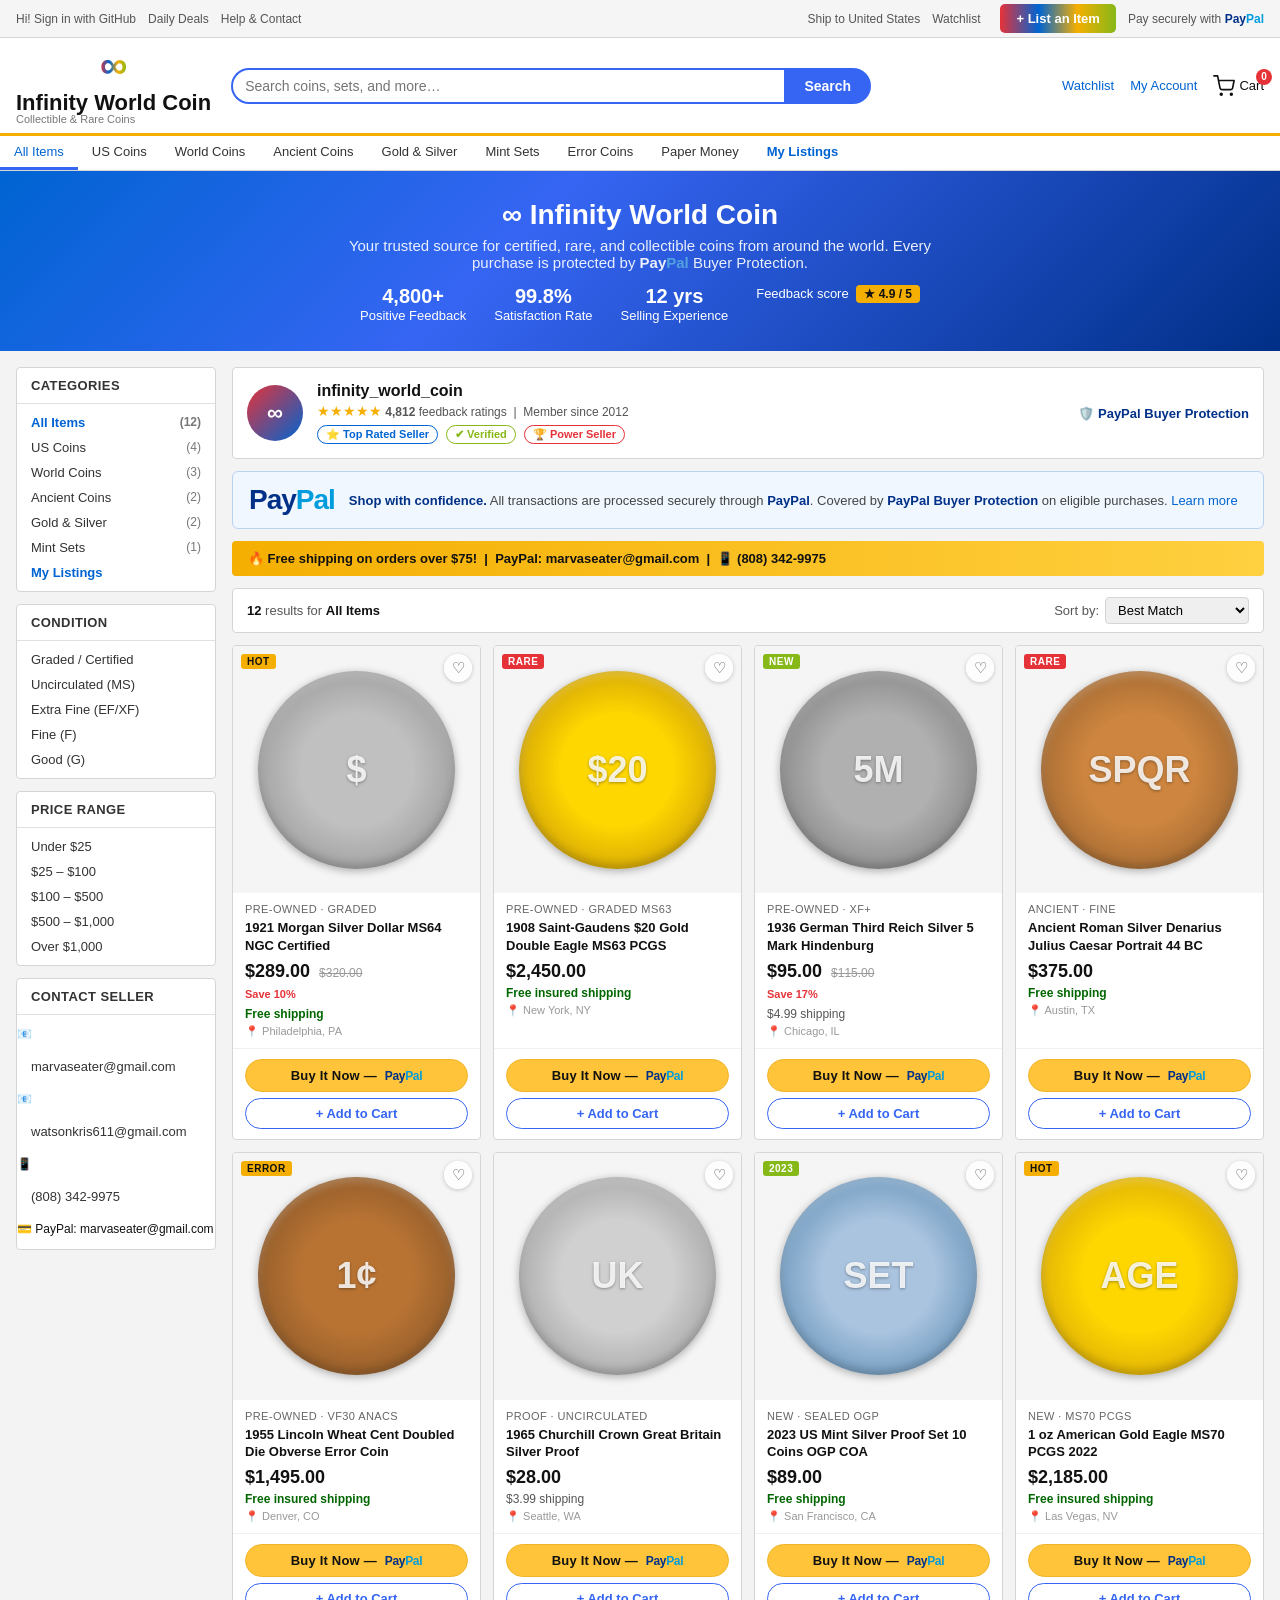
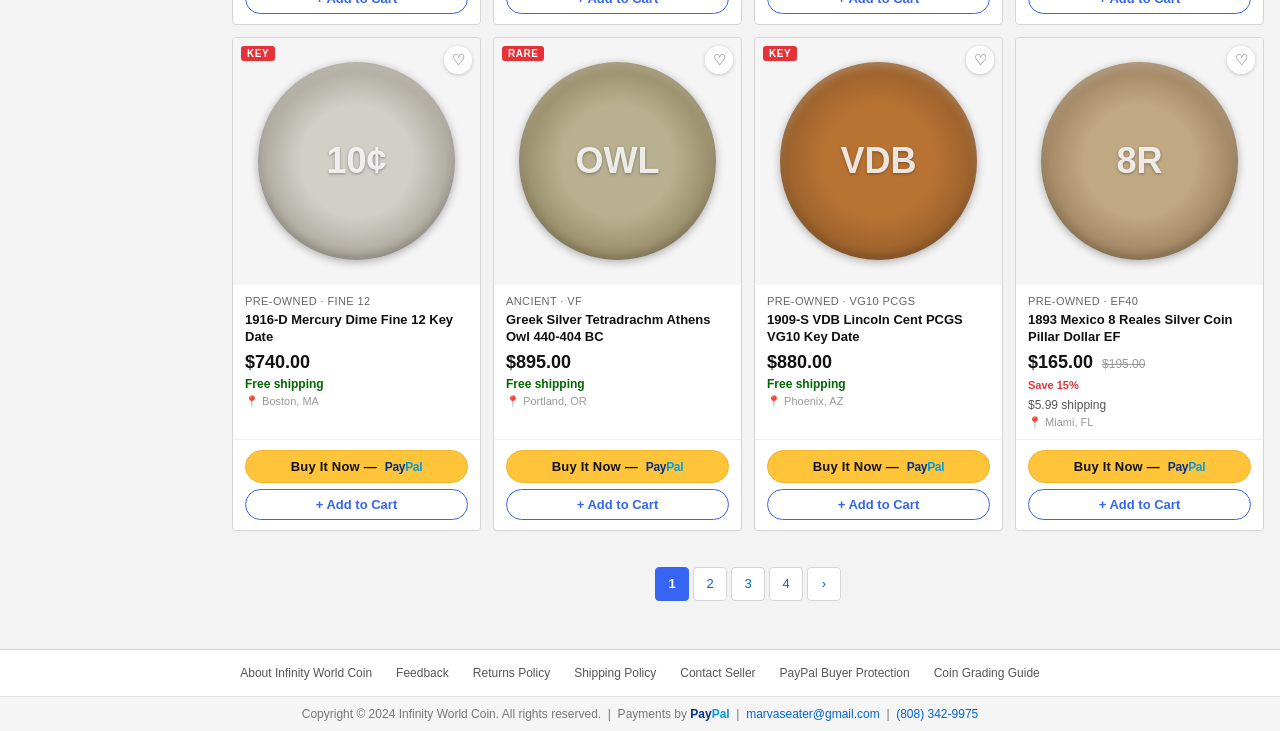
==== commit f558e395: "clean rebuild" ====
--- a/index.html
+++ b/index.html
@@ -1,42 +1,38 @@
-<!DOCTYPE html><html lang="en"><head><meta charset="UTF-8"><meta name="viewport" content="width=device-width,initial-scale=1.0"><title>Infinity World Coin – Collectible Coins Store</title>
-<link rel="stylesheet" href="styles.css">
-<style>
-/* ── GITHUB AUTH & LISTING OVERRIDES ── */
-.top-bar .gh-btn{display:flex;align-items:center;gap:5px;background:#24292e;color:#fff;border:none;padding:5px 12px;border-radius:5px;font-size:12px;cursor:pointer;text-decoration:none}
-.top-bar .gh-btn svg{width:14px;height:14px;fill:#fff}
-.top-bar .gh-btn.signed{background:#2ea44f}
-#add-listing-btn{background:linear-gradient(90deg,#e53238,#0064d2,#f5af02,#86b817);color:#fff;border:none;padding:7px 16px;border-radius:5px;font-weight:700;font-size:13px;cursor:pointer;margin-left:8px}
-/* MODAL */
-.iwc-modal{position:fixed;inset:0;background:rgba(0,0,0,.75);z-index:1000;display:none;align-items:center;justify-content:center;padding:16px}
-.iwc-modal.open{display:flex}
-.iwc-box{background:#fff;border-radius:10px;padding:24px;width:100%;max-width:440px;max-height:90vh;overflow-y:auto}
-.iwc-box h3{font-size:18px;font-weight:700;margin-bottom:16px;color:#111}
-.iwc-box label{display:block;font-size:12px;font-weight:700;color:#555;margin-bottom:3px;margin-top:10px}
-.iwc-box input,.iwc-box textarea,.iwc-box select{width:100%;padding:9px;border:1px solid #ccc;border-radius:5px;font-size:13px;margin-bottom:2px;font-family:inherit}
-.iwc-box textarea{min-height:60px;resize:vertical}
-.iwc-box .mrow{display:flex;gap:8px;margin-top:14px}
-.iwc-box .mbtn{flex:1;padding:10px;border-radius:6px;font-weight:700;font-size:13px;cursor:pointer;border:none}
-.iwc-box .mbtn.confirm{background:linear-gradient(90deg,#e53238,#0064d2);color:#fff}
-.iwc-box .mbtn.cancel{background:#f5f5f5;color:#555;border:1px solid #ccc}
-.gh-note{font-size:11px;color:#666;background:#f6f8fa;padding:8px;border-radius:4px;line-height:1.5;margin-bottom:12px}
-.gh-note a{color:#0064d2}
-.gh-note code{background:#eee;padding:1px 4px;border-radius:3px;font-size:10px}
-/* USER LISTING BADGE */
-.badge-mine{background:#0064d2;color:#fff}
-/* INFINITY LOGO */
-.inf-logo-wrap{display:flex;align-items:center;gap:8px}
-.inf-symbol{font-size:2.4rem;font-weight:900;background:linear-gradient(90deg,#e53238 0%,#0064d2 35%,#f5af02 65%,#86b817 100%);-webkit-background-clip:text;-webkit-text-fill-color:transparent;background-clip:text;line-height:1;letter-spacing:-2px}
-.inf-wordmark{display:flex;flex-direction:column}
-.inf-wordmark .w1{font-size:22px;font-weight:900;color:#111;letter-spacing:-0.5px}
-.inf-wordmark .w2{font-size:11px;color:#777;letter-spacing:0.5px;margin-top:-2px}
-</style>
-</head><body>
-
-<!-- TOP BAR -->
+<!DOCTYPE html>
+<html lang="en">
+<head>
+  <meta charset="UTF-8" />
+  <meta name="viewport" content="width=device-width, initial-scale=1.0" />
+  <title>Infinity World Coin – Collectible Coins Store</title>
+  <link rel="stylesheet" href="styles.css" />
+  <style>
+    .inf-symbol{font-size:2.4rem;font-weight:900;background:linear-gradient(90deg,#e53238 0%,#0064d2 35%,#f5af02 65%,#86b817 100%);-webkit-background-clip:text;-webkit-text-fill-color:transparent;background-clip:text;line-height:1}
+    .inf-logo-wrap{display:flex;align-items:center;gap:8px}
+    .inf-wordmark .w1{font-size:22px;font-weight:900;color:#111}
+    .inf-wordmark .w2{font-size:11px;color:#777;display:block}
+    .iwc-modal{position:fixed;inset:0;background:rgba(0,0,0,.75);z-index:1000;display:none;align-items:center;justify-content:center;padding:16px}
+    .iwc-modal.open{display:flex}
+    .iwc-box{background:#fff;border-radius:10px;padding:24px;width:100%;max-width:440px;max-height:90vh;overflow-y:auto}
+    .iwc-box h3{font-size:18px;font-weight:700;margin-bottom:16px}
+    .iwc-box label{display:block;font-size:12px;font-weight:700;color:#555;margin-bottom:3px;margin-top:10px}
+    .iwc-box input,.iwc-box textarea,.iwc-box select{width:100%;padding:9px;border:1px solid #ccc;border-radius:5px;font-size:13px;margin-bottom:2px;font-family:inherit}
+    .iwc-box textarea{min-height:60px;resize:vertical}
+    .mrow{display:flex;gap:8px;margin-top:14px}
+    .mbtn{flex:1;padding:10px;border-radius:6px;font-weight:700;font-size:13px;cursor:pointer;border:none}
+    .mbtn.confirm{background:linear-gradient(90deg,#e53238,#0064d2);color:#fff}
+    .mbtn.cancel{background:#f5f5f5;color:#555;border:1px solid #ccc}
+    .gh-note{font-size:11px;color:#666;background:#f6f8fa;padding:8px;border-radius:4px;line-height:1.5;margin-bottom:12px}
+    .gh-note a{color:#0064d2}
+    .gh-note code{background:#eee;padding:1px 4px;border-radius:3px}
+    #add-listing-btn{background:linear-gradient(90deg,#e53238,#0064d2,#f5af02,#86b817);color:#fff;border:none;padding:7px 16px;border-radius:5px;font-weight:700;font-size:13px;cursor:pointer;margin-left:8px}
+  </style>
+</head>
+<body>
+
 <div class="top-bar">
   <div class="top-bar-left">
     <span id="greeting-text">Hi! <a href="#" onclick="openGHModal();return false">Sign in with GitHub</a></span>
-    <a href="#featured-banner">Daily Deals</a>
+    <a href="#">Daily Deals</a>
     <a href="#contact-section">Help &amp; Contact</a>
   </div>
   <div class="top-bar-right">
@@ -47,7 +43,6 @@
   </div>
 </div>
 
-<!-- HEADER -->
 <header class="site-header">
   <div class="header-inner">
     <a href="index.html" class="store-logo inf-logo-wrap" style="text-decoration:none">
@@ -58,7 +53,7 @@
       </div>
     </a>
     <form class="search-form" onsubmit="return searchItems(event)">
-      <input type="text" id="searchInput" placeholder="Search coins, sets, and more…" aria-label="Search store">
+      <input type="text" id="searchInput" placeholder="Search coins, sets, and more…" aria-label="Search store" />
       <button type="submit">Search</button>
     </form>
     <div class="header-actions">
@@ -72,7 +67,6 @@
   </div>
 </header>
 
-<!-- CATEGORY NAV -->
 <nav class="category-nav" aria-label="Store categories">
   <ul>
     <li><a href="#" class="active" onclick="filterCategory('all',this)">All Items</a></li>
@@ -87,25 +81,23 @@
   </ul>
 </nav>
 
-<!-- BANNER -->
-<div class="store-banner" id="featured-banner">
+<div class="store-banner">
   <h1>∞ Infinity World Coin</h1>
-  <p>Your trusted source for certified, rare, and collectible coins. Every purchase protected by <strong>Pay<span style="color:#56aadf">Pal</span></strong> Buyer Protection.</p>
+  <p>Your trusted source for certified, rare, and collectible coins from around the world. Every purchase is protected by <strong>Pay<span style="color:#56aadf">Pal</span></strong> Buyer Protection.</p>
   <div class="banner-stats">
     <div class="banner-stat"><strong>4,800+</strong> Positive Feedback</div>
     <div class="banner-stat"><strong>99.8%</strong> Satisfaction Rate</div>
     <div class="banner-stat"><strong>12 yrs</strong> Selling Experience</div>
-    <div class="banner-stat">Feedback <span class="feedback-score">★ 4.9 / 5</span></div>
+    <div class="banner-stat">Feedback score <span class="feedback-score">★ 4.9 / 5</span></div>
   </div>
 </div>
 
-<!-- PAGE CONTAINER -->
 <div class="page-container">
   <aside class="sidebar">
     <div class="sidebar-section">
       <h3>Categories</h3>
       <ul>
-        <li><a href="#" class="active" onclick="filterCategory('all',this)">All Items <span class="count" id="count-all">(12)</span></a></li>
+        <li><a href="#" class="active" onclick="filterCategory('all',this)">All Items <span class="count">(12)</span></a></li>
         <li><a href="#" onclick="filterCategory('us',this)">US Coins <span class="count">(4)</span></a></li>
         <li><a href="#" onclick="filterCategory('world',this)">World Coins <span class="count">(3)</span></a></li>
         <li><a href="#" onclick="filterCategory('ancient',this)">Ancient Coins <span class="count">(2)</span></a></li>
@@ -136,7 +128,7 @@
     </div>
     <div class="sidebar-section" id="contact-section">
       <h3>Contact Seller</h3>
-      <ul style="font-size:12px;line-height:2">
+      <ul style="font-size:12px;line-height:2.2">
         <li>📧 <a href="mailto:marvaseater@gmail.com">marvaseater@gmail.com</a></li>
         <li>📧 <a href="mailto:watsonkris611@gmail.com">watsonkris611@gmail.com</a></li>
         <li>📱 <a href="tel:8083429975">(808) 342-9975</a></li>
@@ -147,10 +139,10 @@
 
   <main class="main-content">
     <div class="seller-panel">
-      <div class="seller-avatar" style="background:linear-gradient(135deg,#e53238,#0064d2)">∞</div>
+      <div class="seller-avatar" style="background:linear-gradient(135deg,#e53238,#0064d2);color:#fff;font-size:1.4rem">∞</div>
       <div class="seller-info">
         <div class="seller-name">infinity_world_coin</div>
-        <div class="seller-meta"><span class="seller-stars">★★★★★</span> <strong>4,812</strong> feedback &nbsp;|&nbsp; Member since 2012</div>
+        <div class="seller-meta"><span class="seller-stars">★★★★★</span> <strong>4,812</strong> feedback ratings &nbsp;|&nbsp; Member since 2012</div>
         <div class="seller-badges">
           <span class="seller-badge badge-toprated">⭐ Top Rated Seller</span>
           <span class="seller-badge badge-verified">✔ Verified</span>
@@ -162,10 +154,10 @@
 
     <div class="paypal-trust">
       <div class="pp-big-logo"><span class="pp-blue">Pay</span><span class="pp-sky">Pal</span></div>
-      <p><strong>Shop with confidence.</strong> All transactions processed securely through PayPal. Covered by <strong>PayPal Buyer Protection</strong>. <a href="https://www.paypal.com/us/webapps/mpp/buyer-protection" target="_blank">Learn more</a></p>
-    </div>
-
-    <div class="featured-banner" style="font-size:13px">🔥 Free shipping on orders over $75! · PayPal: marvaseater@gmail.com · 📱 (808) 342-9975</div>
+      <p><strong>Shop with confidence.</strong> All transactions are processed securely through <strong>PayPal</strong>. Covered by <strong>PayPal Buyer Protection</strong> on eligible purchases. <a href="https://www.paypal.com/us/webapps/mpp/buyer-protection" target="_blank" rel="noopener">Learn more</a></p>
+    </div>
+
+    <div class="featured-banner">🔥 Free shipping on orders over $75! &nbsp;|&nbsp; PayPal: marvaseater@gmail.com &nbsp;|&nbsp; 📱 (808) 342-9975</div>
 
     <div class="results-bar">
       <span class="results-count"><strong id="resultCount">12</strong> results for <strong id="resultCategory">All Items</strong></span>
@@ -179,34 +171,165 @@
         </select>
       </div>
     </div>
-    <p class="no-results-msg" id="noResults">No coins found matching your search.</p>
+
+    <p class="no-results-msg" id="noResults">No coins found matching your search. Try different keywords.</p>
 
     <div class="product-grid" id="productGrid">
-      <div class="product-card" data-category="us" data-title="1921 Morgan Silver Dollar MS64 NGC" data-price="289"><div class="card-image"><div class="coin-placeholder" style="background:radial-gradient(circle,#c0c0c0 40%,#8a8a8a 100%)">$</div><span class="badge-corner badge-hot">HOT</span><button class="watchlist-btn" onclick="toggleWatch(this)">♡</button></div><div class="card-body"><div class="card-condition">Pre-Owned · Graded</div><div class="card-title"><a href="#">1921 Morgan Silver Dollar MS64 NGC</a></div><div class="card-price">$289.00 <span class="price-was">$320.00</span><br><span class="price-save">Save 10%</span></div><div class="card-shipping"><span class="free-ship">Free shipping</span></div><div class="card-location">📍 Philadelphia, PA</div></div><div class="card-footer"><form action="https://www.paypal.com/cgi-bin/webscr" method="post" target="_blank"><input type="hidden" name="cmd" value="_xclick"><input type="hidden" name="business" value="marvaseater@gmail.com"><input type="hidden" name="item_name" value="1921 Morgan Silver Dollar MS64 NGC"><input type="hidden" name="amount" value="289.00"><input type="hidden" name="currency_code" value="USD"><input type="hidden" name="shipping" value="0"><button type="submit" class="btn-buy-now">Buy It Now — <span class="pp-logo"><span class="pp-blue">Pay</span><span class="pp-sky">Pal</span></span></button></form><form action="https://www.paypal.com/cgi-bin/webscr" method="post" target="_blank"><input type="hidden" name="cmd" value="_cart"><input type="hidden" name="add" value="1"><input type="hidden" name="business" value="marvaseater@gmail.com"><input type="hidden" name="item_name" value="1921 Morgan Silver Dollar MS64 NGC"><input type="hidden" name="amount" value="289.00"><input type="hidden" name="currency_code" value="USD"><input type="hidden" name="shipping" value="0"><button type="submit" class="btn-add-cart">+ Add to Cart</button></form></div></div>
-      <div class="product-card" data-category="gold" data-title="1908 Saint-Gaudens $20 Gold Double Eagle MS63 PCGS" data-price="2450"><div class="card-image"><div class="coin-placeholder" style="background:radial-gradient(circle,#ffd700 40%,#b8860b 100%)">$20</div><span class="badge-corner">RARE</span><button class="watchlist-btn" onclick="toggleWatch(this)">♡</button></div><div class="card-body"><div class="card-condition">Pre-Owned · MS63</div><div class="card-title"><a href="#">1908 Saint-Gaudens $20 Gold Double Eagle MS63 PCGS</a></div><div class="card-price">$2,450.00</div><div class="card-shipping"><span class="free-ship">Free insured shipping</span></div><div class="card-location">📍 New York, NY</div></div><div class="card-footer"><form action="https://www.paypal.com/cgi-bin/webscr" method="post" target="_blank"><input type="hidden" name="cmd" value="_xclick"><input type="hidden" name="business" value="marvaseater@gmail.com"><input type="hidden" name="item_name" value="1908 Saint-Gaudens $20 Gold Double Eagle MS63 PCGS"><input type="hidden" name="amount" value="2450.00"><input type="hidden" name="currency_code" value="USD"><input type="hidden" name="shipping" value="0"><button type="submit" class="btn-buy-now">Buy It Now — <span class="pp-logo"><span class="pp-blue">Pay</span><span class="pp-sky">Pal</span></span></button></form><form action="https://www.paypal.com/cgi-bin/webscr" method="post" target="_blank"><input type="hidden" name="cmd" value="_cart"><input type="hidden" name="add" value="1"><input type="hidden" name="business" value="marvaseater@gmail.com"><input type="hidden" name="item_name" value="1908 Saint-Gaudens $20 Gold Double Eagle MS63 PCGS"><input type="hidden" name="amount" value="2450.00"><input type="hidden" name="currency_code" value="USD"><input type="hidden" name="shipping" value="0"><button type="submit" class="btn-add-cart">+ Add to Cart</button></form></div></div>
-      <div class="product-card" data-category="world" data-title="1936 German Silver 5 Mark Hindenburg" data-price="95"><div class="card-image"><div class="coin-placeholder" style="background:radial-gradient(circle,#b0b0b0 40%,#707070 100%)">5M</div><button class="watchlist-btn" onclick="toggleWatch(this)">♡</button></div><div class="card-body"><div class="card-condition">Pre-Owned · XF+</div><div class="card-title"><a href="#">1936 German Silver 5 Mark Hindenburg</a></div><div class="card-price">$95.00 <span class="price-was">$115.00</span><br><span class="price-save">Save 17%</span></div><div class="card-shipping">$4.99 shipping</div><div class="card-location">📍 Chicago, IL</div></div><div class="card-footer"><form action="https://www.paypal.com/cgi-bin/webscr" method="post" target="_blank"><input type="hidden" name="cmd" value="_xclick"><input type="hidden" name="business" value="marvaseater@gmail.com"><input type="hidden" name="item_name" value="1936 German Silver 5 Mark Hindenburg"><input type="hidden" name="amount" value="95.00"><input type="hidden" name="currency_code" value="USD"><input type="hidden" name="shipping" value="4.99"><button type="submit" class="btn-buy-now">Buy It Now — <span class="pp-logo"><span class="pp-blue">Pay</span><span class="pp-sky">Pal</span></span></button></form><form action="https://www.paypal.com/cgi-bin/webscr" method="post" target="_blank"><input type="hidden" name="cmd" value="_cart"><input type="hidden" name="add" value="1"><input type="hidden" name="business" value="marvaseater@gmail.com"><input type="hidden" name="item_name" value="1936 German Silver 5 Mark Hindenburg"><input type="hidden" name="amount" value="95.00"><input type="hidden" name="currency_code" value="USD"><input type="hidden" name="shipping" value="4.99"><button type="submit" class="btn-add-cart">+ Add to Cart</button></form></div></div>
-      <div class="product-card" data-category="ancient" data-title="Roman Silver Denarius Julius Caesar 44 BC" data-price="375"><div class="card-image"><div class="coin-placeholder" style="background:radial-gradient(circle,#cd853f 40%,#8b5a2b 100%)">SPQR</div><span class="badge-corner">RARE</span><button class="watchlist-btn" onclick="toggleWatch(this)">♡</button></div><div class="card-body"><div class="card-condition">Ancient · Fine</div><div class="card-title"><a href="#">Roman Silver Denarius Julius Caesar 44 BC</a></div><div class="card-price">$375.00</div><div class="card-shipping"><span class="free-ship">Free shipping</span></div><div class="card-location">📍 Austin, TX</div></div><div class="card-footer"><form action="https://www.paypal.com/cgi-bin/webscr" method="post" target="_blank"><input type="hidden" name="cmd" value="_xclick"><input type="hidden" name="business" value="marvaseater@gmail.com"><input type="hidden" name="item_name" value="Roman Silver Denarius Julius Caesar 44 BC"><input type="hidden" name="amount" value="375.00"><input type="hidden" name="currency_code" value="USD"><input type="hidden" name="shipping" value="0"><button type="submit" class="btn-buy-now">Buy It Now — <span class="pp-logo"><span class="pp-blue">Pay</span><span class="pp-sky">Pal</span></span></button></form><form action="https://www.paypal.com/cgi-bin/webscr" method="post" target="_blank"><input type="hidden" name="cmd" value="_cart"><input type="hidden" name="add" value="1"><input type="hidden" name="business" value="marvaseater@gmail.com"><input type="hidden" name="item_name" value="Roman Silver Denarius Julius Caesar 44 BC"><input type="hidden" name="amount" value="375.00"><input type="hidden" name="currency_code" value="USD"><input type="hidden" name="shipping" value="0"><button type="submit" class="btn-add-cart">+ Add to Cart</button></form></div></div>
-      <div class="product-card" data-category="us" data-title="1955 Lincoln Wheat Cent Doubled Die Error" data-price="1495"><div class="card-image"><div class="coin-placeholder" style="background:radial-gradient(circle,#b87333 40%,#7a4d24 100%)">1¢</div><span class="badge-corner badge-hot">ERROR</span><button class="watchlist-btn" onclick="toggleWatch(this)">♡</button></div><div class="card-body"><div class="card-condition">Pre-Owned · VF30</div><div class="card-title"><a href="#">1955 Lincoln Wheat Cent Doubled Die Error</a></div><div class="card-price">$1,495.00</div><div class="card-shipping"><span class="free-ship">Free insured shipping</span></div><div class="card-location">📍 Denver, CO</div></div><div class="card-footer"><form action="https://www.paypal.com/cgi-bin/webscr" method="post" target="_blank"><input type="hidden" name="cmd" value="_xclick"><input type="hidden" name="business" value="marvaseater@gmail.com"><input type="hidden" name="item_name" value="1955 Lincoln Wheat Cent Doubled Die Error"><input type="hidden" name="amount" value="1495.00"><input type="hidden" name="currency_code" value="USD"><input type="hidden" name="shipping" value="0"><button type="submit" class="btn-buy-now">Buy It Now — <span class="pp-logo"><span class="pp-blue">Pay</span><span class="pp-sky">Pal</span></span></button></form><form action="https://www.paypal.com/cgi-bin/webscr" method="post" target="_blank"><input type="hidden" name="cmd" value="_cart"><input type="hidden" name="add" value="1"><input type="hidden" name="business" value="marvaseater@gmail.com"><input type="hidden" name="item_name" value="1955 Lincoln Wheat Cent Doubled Die Error"><input type="hidden" name="amount" value="1495.00"><input type="hidden" name="currency_code" value="USD"><input type="hidden" name="shipping" value="0"><button type="submit" class="btn-add-cart">+ Add to Cart</button></form></div></div>
-      <div class="product-card" data-category="set" data-title="2023 US Mint Silver Proof Set OGP COA" data-price="89"><div class="card-image"><div class="coin-placeholder" style="background:radial-gradient(circle,#aac4e0 40%,#4a7fa8 100%)">SET</div><span class="badge-corner badge-new">2023</span><button class="watchlist-btn" onclick="toggleWatch(this)">♡</button></div><div class="card-body"><div class="card-condition">New · Sealed OGP</div><div class="card-title"><a href="#">2023 US Mint Silver Proof Set OGP COA</a></div><div class="card-price">$89.00</div><div class="card-shipping"><span class="free-ship">Free shipping</span></div><div class="card-location">📍 San Francisco, CA</div></div><div class="card-footer"><form action="https://www.paypal.com/cgi-bin/webscr" method="post" target="_blank"><input type="hidden" name="cmd" value="_xclick"><input type="hidden" name="business" value="marvaseater@gmail.com"><input type="hidden" name="item_name" value="2023 US Mint Silver Proof Set OGP COA"><input type="hidden" name="amount" value="89.00"><input type="hidden" name="currency_code" value="USD"><input type="hidden" name="shipping" value="0"><button type="submit" class="btn-buy-now">Buy It Now — <span class="pp-logo"><span class="pp-blue">Pay</span><span class="pp-sky">Pal</span></span></button></form><form action="https://www.paypal.com/cgi-bin/webscr" method="post" target="_blank"><input type="hidden" name="cmd" value="_cart"><input type="hidden" name="add" value="1"><input type="hidden" name="business" value="marvaseater@gmail.com"><input type="hidden" name="item_name" value="2023 US Mint Silver Proof Set OGP COA"><input type="hidden" name="amount" value="89.00"><input type="hidden" name="currency_code" value="USD"><input type="hidden" name="shipping" value="0"><button type="submit" class="btn-add-cart">+ Add to Cart</button></form></div></div>
-      <div class="product-card" data-category="gold" data-title="1 oz American Gold Eagle MS70 PCGS 2022" data-price="2185"><div class="card-image"><div class="coin-placeholder" style="background:radial-gradient(circle,#ffd700 40%,#c8960c 100%)">AGE</div><span class="badge-corner badge-hot">HOT</span><button class="watchlist-btn" onclick="toggleWatch(this)">♡</button></div><div class="card-body"><div class="card-condition">New · MS70 PCGS</div><div class="card-title"><a href="#">1 oz American Gold Eagle MS70 PCGS 2022</a></div><div class="card-price">$2,185.00</div><div class="card-shipping"><span class="free-ship">Free insured shipping</span></div><div class="card-location">📍 Las Vegas, NV</div></div><div class="card-footer"><form action="https://www.paypal.com/cgi-bin/webscr" method="post" target="_blank"><input type="hidden" name="cmd" value="_xclick"><input type="hidden" name="business" value="marvaseater@gmail.com"><input type="hidden" name="item_name" value="1 oz American Gold Eagle MS70 PCGS 2022"><input type="hidden" name="amount" value="2185.00"><input type="hidden" name="currency_code" value="USD"><input type="hidden" name="shipping" value="0"><button type="submit" class="btn-buy-now">Buy It Now — <span class="pp-logo"><span class="pp-blue">Pay</span><span class="pp-sky">Pal</span></span></button></form><form action="https://www.paypal.com/cgi-bin/webscr" method="post" target="_blank"><input type="hidden" name="cmd" value="_cart"><input type="hidden" name="add" value="1"><input type="hidden" name="business" value="marvaseater@gmail.com"><input type="hidden" name="item_name" value="1 oz American Gold Eagle MS70 PCGS 2022"><input type="hidden" name="amount" value="2185.00"><input type="hidden" name="currency_code" value="USD"><input type="hidden" name="shipping" value="0"><button type="submit" class="btn-add-cart">+ Add to Cart</button></form></div></div>
-      <div class="product-card" data-category="us" data-title="1916-D Mercury Dime Fine 12 Key Date" data-price="740"><div class="card-image"><div class="coin-placeholder" style="background:radial-gradient(circle,#d0cfc8 40%,#888070 100%)">10¢</div><span class="badge-corner">KEY</span><button class="watchlist-btn" onclick="toggleWatch(this)">♡</button></div><div class="card-body"><div class="card-condition">Pre-Owned · Fine 12</div><div class="card-title"><a href="#">1916-D Mercury Dime Fine 12 Key Date</a></div><div class="card-price">$740.00</div><div class="card-shipping"><span class="free-ship">Free shipping</span></div><div class="card-location">📍 Boston, MA</div></div><div class="card-footer"><form action="https://www.paypal.com/cgi-bin/webscr" method="post" target="_blank"><input type="hidden" name="cmd" value="_xclick"><input type="hidden" name="business" value="marvaseater@gmail.com"><input type="hidden" name="item_name" value="1916-D Mercury Dime Fine 12 Key Date"><input type="hidden" name="amount" value="740.00"><input type="hidden" name="currency_code" value="USD"><input type="hidden" name="shipping" value="0"><button type="submit" class="btn-buy-now">Buy It Now — <span class="pp-logo"><span class="pp-blue">Pay</span><span class="pp-sky">Pal</span></span></button></form><form action="https://www.paypal.com/cgi-bin/webscr" method="post" target="_blank"><input type="hidden" name="cmd" value="_cart"><input type="hidden" name="add" value="1"><input type="hidden" name="business" value="marvaseater@gmail.com"><input type="hidden" name="item_name" value="1916-D Mercury Dime Fine 12 Key Date"><input type="hidden" name="amount" value="740.00"><input type="hidden" name="currency_code" value="USD"><input type="hidden" name="shipping" value="0"><button type="submit" class="btn-add-cart">+ Add to Cart</button></form></div></div>
-      <div class="product-card" data-category="ancient" data-title="Greek Silver Tetradrachm Athens Owl 440-404 BC" data-price="895"><div class="card-image"><div class="coin-placeholder" style="background:radial-gradient(circle,#b8b090 40%,#786840 100%)">OWL</div><span class="badge-corner">RARE</span><button class="watchlist-btn" onclick="toggleWatch(this)">♡</button></div><div class="card-body"><div class="card-condition">Ancient · VF</div><div class="card-title"><a href="#">Greek Silver Tetradrachm Athens Owl 440-404 BC</a></div><div class="card-price">$895.00</div><div class="card-shipping"><span class="free-ship">Free shipping</span></div><div class="card-location">📍 Portland, OR</div></div><div class="card-footer"><form action="https://www.paypal.com/cgi-bin/webscr" method="post" target="_blank"><input type="hidden" name="cmd" value="_xclick"><input type="hidden" name="business" value="marvaseater@gmail.com"><input type="hidden" name="item_name" value="Greek Silver Tetradrachm Athens Owl 440-404 BC"><input type="hidden" name="amount" value="895.00"><input type="hidden" name="currency_code" value="USD"><input type="hidden" name="shipping" value="0"><button type="submit" class="btn-buy-now">Buy It Now — <span class="pp-logo"><span class="pp-blue">Pay</span><span class="pp-sky">Pal</span></span></button></form><form action="https://www.paypal.com/cgi-bin/webscr" method="post" target="_blank"><input type="hidden" name="cmd" value="_cart"><input type="hidden" name="add" value="1"><input type="hidden" name="business" value="marvaseater@gmail.com"><input type="hidden" name="item_name" value="Greek Silver Tetradrachm Athens Owl 440-404 BC"><input type="hidden" name="amount" value="895.00"><input type="hidden" name="currency_code" value="USD"><input type="hidden" name="shipping" value="0"><button type="submit" class="btn-add-cart">+ Add to Cart</button></form></div></div>
-      <div class="product-card" data-category="us" data-title="1909-S VDB Lincoln Cent PCGS VG10 Key Date" data-price="880"><div class="card-image"><div class="coin-placeholder" style="background:radial-gradient(circle,#b87333 40%,#7a4d24 100%)">VDB</div><span class="badge-corner">KEY</span><button class="watchlist-btn" onclick="toggleWatch(this)">♡</button></div><div class="card-body"><div class="card-condition">Pre-Owned · VG10 PCGS</div><div class="card-title"><a href="#">1909-S VDB Lincoln Cent PCGS VG10 Key Date</a></div><div class="card-price">$880.00</div><div class="card-shipping"><span class="free-ship">Free shipping</span></div><div class="card-location">📍 Phoenix, AZ</div></div><div class="card-footer"><form action="https://www.paypal.com/cgi-bin/webscr" method="post" target="_blank"><input type="hidden" name="cmd" value="_xclick"><input type="hidden" name="business" value="marvaseater@gmail.com"><input type="hidden" name="item_name" value="1909-S VDB Lincoln Cent PCGS VG10 Key Date"><input type="hidden" name="amount" value="880.00"><input type="hidden" name="currency_code" value="USD"><input type="hidden" name="shipping" value="0"><button type="submit" class="btn-buy-now">Buy It Now — <span class="pp-logo"><span class="pp-blue">Pay</span><span class="pp-sky">Pal</span></span></button></form><form action="https://www.paypal.com/cgi-bin/webscr" method="post" target="_blank"><input type="hidden" name="cmd" value="_cart"><input type="hidden" name="add" value="1"><input type="hidden" name="business" value="marvaseater@gmail.com"><input type="hidden" name="item_name" value="1909-S VDB Lincoln Cent PCGS VG10 Key Date"><input type="hidden" name="amount" value="880.00"><input type="hidden" name="currency_code" value="USD"><input type="hidden" name="shipping" value="0"><button type="submit" class="btn-add-cart">+ Add to Cart</button></form></div></div>
-      <div class="product-card" data-category="world" data-title="1893 Mexico 8 Reales Silver Pillar Dollar EF" data-price="165"><div class="card-image"><div class="coin-placeholder" style="background:radial-gradient(circle,#c0a882 40%,#806040 100%)">8R</div><button class="watchlist-btn" onclick="toggleWatch(this)">♡</button></div><div class="card-body"><div class="card-condition">Pre-Owned · EF40</div><div class="card-title"><a href="#">1893 Mexico 8 Reales Silver Pillar Dollar EF</a></div><div class="card-price">$165.00 <span class="price-was">$195.00</span><br><span class="price-save">Save 15%</span></div><div class="card-shipping">$5.99 shipping</div><div class="card-location">📍 Miami, FL</div></div><div class="card-footer"><form action="https://www.paypal.com/cgi-bin/webscr" method="post" target="_blank"><input type="hidden" name="cmd" value="_xclick"><input type="hidden" name="business" value="marvaseater@gmail.com"><input type="hidden" name="item_name" value="1893 Mexico 8 Reales Silver Pillar Dollar EF"><input type="hidden" name="amount" value="165.00"><input type="hidden" name="currency_code" value="USD"><input type="hidden" name="shipping" value="5.99"><button type="submit" class="btn-buy-now">Buy It Now — <span class="pp-logo"><span class="pp-blue">Pay</span><span class="pp-sky">Pal</span></span></button></form><form action="https://www.paypal.com/cgi-bin/webscr" method="post" target="_blank"><input type="hidden" name="cmd" value="_cart"><input type="hidden" name="add" value="1"><input type="hidden" name="business" value="marvaseater@gmail.com"><input type="hidden" name="item_name" value="1893 Mexico 8 Reales Silver Pillar Dollar EF"><input type="hidden" name="amount" value="165.00"><input type="hidden" name="currency_code" value="USD"><input type="hidden" name="shipping" value="5.99"><button type="submit" class="btn-add-cart">+ Add to Cart</button></form></div></div>
-      <div class="product-card" data-category="world" data-title="1965 Churchill Crown Great Britain Silver Proof" data-price="28"><div class="card-image"><div class="coin-placeholder" style="background:radial-gradient(circle,#d0d0d0 40%,#909090 100%)">UK</div><button class="watchlist-btn" onclick="toggleWatch(this)">♡</button></div><div class="card-body"><div class="card-condition">Proof · Uncirculated</div><div class="card-title"><a href="#">1965 Churchill Crown Great Britain Silver Proof</a></div><div class="card-price">$28.00</div><div class="card-shipping">$3.99 shipping</div><div class="card-location">📍 Seattle, WA</div></div><div class="card-footer"><form action="https://www.paypal.com/cgi-bin/webscr" method="post" target="_blank"><input type="hidden" name="cmd" value="_xclick"><input type="hidden" name="business" value="marvaseater@gmail.com"><input type="hidden" name="item_name" value="1965 Churchill Crown Great Britain Silver Proof"><input type="hidden" name="amount" value="28.00"><input type="hidden" name="currency_code" value="USD"><input type="hidden" name="shipping" value="3.99"><button type="submit" class="btn-buy-now">Buy It Now — <span class="pp-logo"><span class="pp-blue">Pay</span><span class="pp-sky">Pal</span></span></button></form><form action="https://www.paypal.com/cgi-bin/webscr" method="post" target="_blank"><input type="hidden" name="cmd" value="_cart"><input type="hidden" name="add" value="1"><input type="hidden" name="business" value="marvaseater@gmail.com"><input type="hidden" name="item_name" value="1965 Churchill Crown Great Britain Silver Proof"><input type="hidden" name="amount" value="28.00"><input type="hidden" name="currency_code" value="USD"><input type="hidden" name="shipping" value="3.99"><button type="submit" class="btn-add-cart">+ Add to Cart</button></form></div></div>
+
+      <div class="product-card" data-category="us" data-title="1921 Morgan Silver Dollar MS64 NGC Certified" data-price="289">
+        <div class="card-image"><div class="coin-placeholder" style="background:radial-gradient(circle,#c0c0c0 40%,#8a8a8a 100%)">$</div><span class="badge-corner badge-hot">HOT</span><button class="watchlist-btn" onclick="toggleWatch(this)" title="Add to watchlist">♡</button></div>
+        <div class="card-body"><div class="card-condition">Pre-Owned · Graded</div><div class="card-title"><a href="#">1921 Morgan Silver Dollar MS64 NGC Certified</a></div><div class="card-price">$289.00 <span class="price-was">$320.00</span><br><span class="price-save">Save 10%</span></div><div class="card-shipping"><span class="free-ship">Free shipping</span></div><div class="card-location">📍 Philadelphia, PA</div></div>
+        <div class="card-footer"><form action="https://www.paypal.com/cgi-bin/webscr" method="post" target="_blank"><input type="hidden" name="cmd" value="_xclick"><input type="hidden" name="business" value="marvaseater@gmail.com"><input type="hidden" name="item_name" value="1921 Morgan Silver Dollar MS64 NGC Certified"><input type="hidden" name="amount" value="289.00"><input type="hidden" name="currency_code" value="USD"><input type="hidden" name="shipping" value="0"><button type="submit" class="btn-buy-now">Buy It Now — <span class="pp-logo"><span class="pp-blue">Pay</span><span class="pp-sky">Pal</span></span></button></form><form action="https://www.paypal.com/cgi-bin/webscr" method="post" target="_blank"><input type="hidden" name="cmd" value="_cart"><input type="hidden" name="add" value="1"><input type="hidden" name="business" value="marvaseater@gmail.com"><input type="hidden" name="item_name" value="1921 Morgan Silver Dollar MS64 NGC Certified"><input type="hidden" name="amount" value="289.00"><input type="hidden" name="currency_code" value="USD"><input type="hidden" name="shipping" value="0"><button type="submit" class="btn-add-cart">+ Add to Cart</button></form></div>
+      </div>
+
+      <div class="product-card" data-category="gold" data-title="1908 Saint-Gaudens $20 Gold Double Eagle MS63 PCGS" data-price="2450">
+        <div class="card-image"><div class="coin-placeholder" style="background:radial-gradient(circle,#ffd700 40%,#b8860b 100%)">$20</div><span class="badge-corner">RARE</span><button class="watchlist-btn" onclick="toggleWatch(this)">♡</button></div>
+        <div class="card-body"><div class="card-condition">Pre-Owned · Graded MS63</div><div class="card-title"><a href="#">1908 Saint-Gaudens $20 Gold Double Eagle MS63 PCGS</a></div><div class="card-price">$2,450.00</div><div class="card-shipping"><span class="free-ship">Free insured shipping</span></div><div class="card-location">📍 New York, NY</div></div>
+        <div class="card-footer"><form action="https://www.paypal.com/cgi-bin/webscr" method="post" target="_blank"><input type="hidden" name="cmd" value="_xclick"><input type="hidden" name="business" value="marvaseater@gmail.com"><input type="hidden" name="item_name" value="1908 Saint-Gaudens $20 Gold Double Eagle MS63 PCGS"><input type="hidden" name="amount" value="2450.00"><input type="hidden" name="currency_code" value="USD"><input type="hidden" name="shipping" value="0"><button type="submit" class="btn-buy-now">Buy It Now — <span class="pp-logo"><span class="pp-blue">Pay</span><span class="pp-sky">Pal</span></span></button></form><form action="https://www.paypal.com/cgi-bin/webscr" method="post" target="_blank"><input type="hidden" name="cmd" value="_cart"><input type="hidden" name="add" value="1"><input type="hidden" name="business" value="marvaseater@gmail.com"><input type="hidden" name="item_name" value="1908 Saint-Gaudens $20 Gold Double Eagle MS63 PCGS"><input type="hidden" name="amount" value="2450.00"><input type="hidden" name="currency_code" value="USD"><input type="hidden" name="shipping" value="0"><button type="submit" class="btn-add-cart">+ Add to Cart</button></form></div>
+      </div>
+
+      <div class="product-card" data-category="world" data-title="1936 German Third Reich Silver 5 Mark Hindenburg" data-price="95">
+        <div class="card-image"><div class="coin-placeholder" style="background:radial-gradient(circle,#b0b0b0 40%,#707070 100%)">5M</div><span class="badge-corner badge-new">NEW</span><button class="watchlist-btn" onclick="toggleWatch(this)">♡</button></div>
+        <div class="card-body"><div class="card-condition">Pre-Owned · XF+</div><div class="card-title"><a href="#">1936 German Third Reich Silver 5 Mark Hindenburg</a></div><div class="card-price">$95.00 <span class="price-was">$115.00</span><br><span class="price-save">Save 17%</span></div><div class="card-shipping">$4.99 shipping</div><div class="card-location">📍 Chicago, IL</div></div>
+        <div class="card-footer"><form action="https://www.paypal.com/cgi-bin/webscr" method="post" target="_blank"><input type="hidden" name="cmd" value="_xclick"><input type="hidden" name="business" value="marvaseater@gmail.com"><input type="hidden" name="item_name" value="1936 German Third Reich Silver 5 Mark Hindenburg"><input type="hidden" name="amount" value="95.00"><input type="hidden" name="currency_code" value="USD"><input type="hidden" name="shipping" value="4.99"><button type="submit" class="btn-buy-now">Buy It Now — <span class="pp-logo"><span class="pp-blue">Pay</span><span class="pp-sky">Pal</span></span></button></form><form action="https://www.paypal.com/cgi-bin/webscr" method="post" target="_blank"><input type="hidden" name="cmd" value="_cart"><input type="hidden" name="add" value="1"><input type="hidden" name="business" value="marvaseater@gmail.com"><input type="hidden" name="item_name" value="1936 German Third Reich Silver 5 Mark Hindenburg"><input type="hidden" name="amount" value="95.00"><input type="hidden" name="currency_code" value="USD"><input type="hidden" name="shipping" value="4.99"><button type="submit" class="btn-add-cart">+ Add to Cart</button></form></div>
+      </div>
+
+      <div class="product-card" data-category="ancient" data-title="Ancient Roman Silver Denarius Julius Caesar Portrait 44 BC" data-price="375">
+        <div class="card-image"><div class="coin-placeholder" style="background:radial-gradient(circle,#cd853f 40%,#8b5a2b 100%)">SPQR</div><span class="badge-corner">RARE</span><button class="watchlist-btn" onclick="toggleWatch(this)">♡</button></div>
+        <div class="card-body"><div class="card-condition">Ancient · Fine</div><div class="card-title"><a href="#">Ancient Roman Silver Denarius Julius Caesar Portrait 44 BC</a></div><div class="card-price">$375.00</div><div class="card-shipping"><span class="free-ship">Free shipping</span></div><div class="card-location">📍 Austin, TX</div></div>
+        <div class="card-footer"><form action="https://www.paypal.com/cgi-bin/webscr" method="post" target="_blank"><input type="hidden" name="cmd" value="_xclick"><input type="hidden" name="business" value="marvaseater@gmail.com"><input type="hidden" name="item_name" value="Ancient Roman Silver Denarius Julius Caesar Portrait 44 BC"><input type="hidden" name="amount" value="375.00"><input type="hidden" name="currency_code" value="USD"><input type="hidden" name="shipping" value="0"><button type="submit" class="btn-buy-now">Buy It Now — <span class="pp-logo"><span class="pp-blue">Pay</span><span class="pp-sky">Pal</span></span></button></form><form action="https://www.paypal.com/cgi-bin/webscr" method="post" target="_blank"><input type="hidden" name="cmd" value="_cart"><input type="hidden" name="add" value="1"><input type="hidden" name="business" value="marvaseater@gmail.com"><input type="hidden" name="item_name" value="Ancient Roman Silver Denarius Julius Caesar Portrait 44 BC"><input type="hidden" name="amount" value="375.00"><input type="hidden" name="currency_code" value="USD"><input type="hidden" name="shipping" value="0"><button type="submit" class="btn-add-cart">+ Add to Cart</button></form></div>
+      </div>
+
+      <div class="product-card" data-category="us" data-title="1955 Lincoln Wheat Cent Doubled Die Obverse Error Coin" data-price="1495">
+        <div class="card-image"><div class="coin-placeholder" style="background:radial-gradient(circle,#b87333 40%,#7a4d24 100%)">1¢</div><span class="badge-corner badge-hot">ERROR</span><button class="watchlist-btn" onclick="toggleWatch(this)">♡</button></div>
+        <div class="card-body"><div class="card-condition">Pre-Owned · VF30 ANACS</div><div class="card-title"><a href="#">1955 Lincoln Wheat Cent Doubled Die Obverse Error Coin</a></div><div class="card-price">$1,495.00</div><div class="card-shipping"><span class="free-ship">Free insured shipping</span></div><div class="card-location">📍 Denver, CO</div></div>
+        <div class="card-footer"><form action="https://www.paypal.com/cgi-bin/webscr" method="post" target="_blank"><input type="hidden" name="cmd" value="_xclick"><input type="hidden" name="business" value="marvaseater@gmail.com"><input type="hidden" name="item_name" value="1955 Lincoln Wheat Cent Doubled Die Obverse Error Coin"><input type="hidden" name="amount" value="1495.00"><input type="hidden" name="currency_code" value="USD"><input type="hidden" name="shipping" value="0"><button type="submit" class="btn-buy-now">Buy It Now — <span class="pp-logo"><span class="pp-blue">Pay</span><span class="pp-sky">Pal</span></span></button></form><form action="https://www.paypal.com/cgi-bin/webscr" method="post" target="_blank"><input type="hidden" name="cmd" value="_cart"><input type="hidden" name="add" value="1"><input type="hidden" name="business" value="marvaseater@gmail.com"><input type="hidden" name="item_name" value="1955 Lincoln Wheat Cent Doubled Die Obverse Error Coin"><input type="hidden" name="amount" value="1495.00"><input type="hidden" name="currency_code" value="USD"><input type="hidden" name="shipping" value="0"><button type="submit" class="btn-add-cart">+ Add to Cart</button></form></div>
+      </div>
+
+      <div class="product-card" data-category="world" data-title="1965 Churchill Crown Great Britain Silver Proof" data-price="28">
+        <div class="card-image"><div class="coin-placeholder" style="background:radial-gradient(circle,#d0d0d0 40%,#909090 100%)">UK</div><button class="watchlist-btn" onclick="toggleWatch(this)">♡</button></div>
+        <div class="card-body"><div class="card-condition">Proof · Uncirculated</div><div class="card-title"><a href="#">1965 Churchill Crown Great Britain Silver Proof</a></div><div class="card-price">$28.00</div><div class="card-shipping">$3.99 shipping</div><div class="card-location">📍 Seattle, WA</div></div>
+        <div class="card-footer"><form action="https://www.paypal.com/cgi-bin/webscr" method="post" target="_blank"><input type="hidden" name="cmd" value="_xclick"><input type="hidden" name="business" value="marvaseater@gmail.com"><input type="hidden" name="item_name" value="1965 Churchill Crown Great Britain Silver Proof"><input type="hidden" name="amount" value="28.00"><input type="hidden" name="currency_code" value="USD"><input type="hidden" name="shipping" value="3.99"><button type="submit" class="btn-buy-now">Buy It Now — <span class="pp-logo"><span class="pp-blue">Pay</span><span class="pp-sky">Pal</span></span></button></form><form action="https://www.paypal.com/cgi-bin/webscr" method="post" target="_blank"><input type="hidden" name="cmd" value="_cart"><input type="hidden" name="add" value="1"><input type="hidden" name="business" value="marvaseater@gmail.com"><input type="hidden" name="item_name" value="1965 Churchill Crown Great Britain Silver Proof"><input type="hidden" name="amount" value="28.00"><input type="hidden" name="currency_code" value="USD"><input type="hidden" name="shipping" value="3.99"><button type="submit" class="btn-add-cart">+ Add to Cart</button></form></div>
+      </div>
+
+      <div class="product-card" data-category="set" data-title="2023 US Mint Silver Proof Set 10 Coins OGP COA" data-price="89">
+        <div class="card-image"><div class="coin-placeholder" style="background:radial-gradient(circle,#aac4e0 40%,#4a7fa8 100%)">SET</div><span class="badge-corner badge-new">2023</span><button class="watchlist-btn" onclick="toggleWatch(this)">♡</button></div>
+        <div class="card-body"><div class="card-condition">New · Sealed OGP</div><div class="card-title"><a href="#">2023 US Mint Silver Proof Set 10 Coins OGP COA</a></div><div class="card-price">$89.00</div><div class="card-shipping"><span class="free-ship">Free shipping</span></div><div class="card-location">📍 San Francisco, CA</div></div>
+        <div class="card-footer"><form action="https://www.paypal.com/cgi-bin/webscr" method="post" target="_blank"><input type="hidden" name="cmd" value="_xclick"><input type="hidden" name="business" value="marvaseater@gmail.com"><input type="hidden" name="item_name" value="2023 US Mint Silver Proof Set 10 Coins OGP COA"><input type="hidden" name="amount" value="89.00"><input type="hidden" name="currency_code" value="USD"><input type="hidden" name="shipping" value="0"><button type="submit" class="btn-buy-now">Buy It Now — <span class="pp-logo"><span class="pp-blue">Pay</span><span class="pp-sky">Pal</span></span></button></form><form action="https://www.paypal.com/cgi-bin/webscr" method="post" target="_blank"><input type="hidden" name="cmd" value="_cart"><input type="hidden" name="add" value="1"><input type="hidden" name="business" value="marvaseater@gmail.com"><input type="hidden" name="item_name" value="2023 US Mint Silver Proof Set 10 Coins OGP COA"><input type="hidden" name="amount" value="89.00"><input type="hidden" name="currency_code" value="USD"><input type="hidden" name="shipping" value="0"><button type="submit" class="btn-add-cart">+ Add to Cart</button></form></div>
+      </div>
+
+      <div class="product-card" data-category="gold" data-title="1 oz American Gold Eagle MS70 PCGS 2022" data-price="2185">
+        <div class="card-image"><div class="coin-placeholder" style="background:radial-gradient(circle,#ffd700 40%,#c8960c 100%)">AGE</div><span class="badge-corner badge-hot">HOT</span><button class="watchlist-btn" onclick="toggleWatch(this)">♡</button></div>
+        <div class="card-body"><div class="card-condition">New · MS70 PCGS</div><div class="card-title"><a href="#">1 oz American Gold Eagle MS70 PCGS 2022</a></div><div class="card-price">$2,185.00</div><div class="card-shipping"><span class="free-ship">Free insured shipping</span></div><div class="card-location">📍 Las Vegas, NV</div></div>
+        <div class="card-footer"><form action="https://www.paypal.com/cgi-bin/webscr" method="post" target="_blank"><input type="hidden" name="cmd" value="_xclick"><input type="hidden" name="business" value="marvaseater@gmail.com"><input type="hidden" name="item_name" value="1 oz American Gold Eagle MS70 PCGS 2022"><input type="hidden" name="amount" value="2185.00"><input type="hidden" name="currency_code" value="USD"><input type="hidden" name="shipping" value="0"><button type="submit" class="btn-buy-now">Buy It Now — <span class="pp-logo"><span class="pp-blue">Pay</span><span class="pp-sky">Pal</span></span></button></form><form action="https://www.paypal.com/cgi-bin/webscr" method="post" target="_blank"><input type="hidden" name="cmd" value="_cart"><input type="hidden" name="add" value="1"><input type="hidden" name="business" value="marvaseater@gmail.com"><input type="hidden" name="item_name" value="1 oz American Gold Eagle MS70 PCGS 2022"><input type="hidden" name="amount" value="2185.00"><input type="hidden" name="currency_code" value="USD"><input type="hidden" name="shipping" value="0"><button type="submit" class="btn-add-cart">+ Add to Cart</button></form></div>
+      </div>
+
+      <div class="product-card" data-category="us" data-title="1916-D Mercury Dime Fine 12 Key Date" data-price="740">
+        <div class="card-image"><div class="coin-placeholder" style="background:radial-gradient(circle,#d0cfc8 40%,#888070 100%)">10¢</div><span class="badge-corner">KEY</span><button class="watchlist-btn" onclick="toggleWatch(this)">♡</button></div>
+        <div class="card-body"><div class="card-condition">Pre-Owned · Fine 12</div><div class="card-title"><a href="#">1916-D Mercury Dime Fine 12 Key Date</a></div><div class="card-price">$740.00</div><div class="card-shipping"><span class="free-ship">Free shipping</span></div><div class="card-location">📍 Boston, MA</div></div>
+        <div class="card-footer"><form action="https://www.paypal.com/cgi-bin/webscr" method="post" target="_blank"><input type="hidden" name="cmd" value="_xclick"><input type="hidden" name="business" value="marvaseater@gmail.com"><input type="hidden" name="item_name" value="1916-D Mercury Dime Fine 12 Key Date"><input type="hidden" name="amount" value="740.00"><input type="hidden" name="currency_code" value="USD"><input type="hidden" name="shipping" value="0"><button type="submit" class="btn-buy-now">Buy It Now — <span class="pp-logo"><span class="pp-blue">Pay</span><span class="pp-sky">Pal</span></span></button></form><form action="https://www.paypal.com/cgi-bin/webscr" method="post" target="_blank"><input type="hidden" name="cmd" value="_cart"><input type="hidden" name="add" value="1"><input type="hidden" name="business" value="marvaseater@gmail.com"><input type="hidden" name="item_name" value="1916-D Mercury Dime Fine 12 Key Date"><input type="hidden" name="amount" value="740.00"><input type="hidden" name="currency_code" value="USD"><input type="hidden" name="shipping" value="0"><button type="submit" class="btn-add-cart">+ Add to Cart</button></form></div>
+      </div>
+
+      <div class="product-card" data-category="ancient" data-title="Greek Silver Tetradrachm Athens Owl 440-404 BC" data-price="895">
+        <div class="card-image"><div class="coin-placeholder" style="background:radial-gradient(circle,#b8b090 40%,#786840 100%)">OWL</div><span class="badge-corner">RARE</span><button class="watchlist-btn" onclick="toggleWatch(this)">♡</button></div>
+        <div class="card-body"><div class="card-condition">Ancient · VF</div><div class="card-title"><a href="#">Greek Silver Tetradrachm Athens Owl 440-404 BC</a></div><div class="card-price">$895.00</div><div class="card-shipping"><span class="free-ship">Free shipping</span></div><div class="card-location">📍 Portland, OR</div></div>
+        <div class="card-footer"><form action="https://www.paypal.com/cgi-bin/webscr" method="post" target="_blank"><input type="hidden" name="cmd" value="_xclick"><input type="hidden" name="business" value="marvaseater@gmail.com"><input type="hidden" name="item_name" value="Greek Silver Tetradrachm Athens Owl 440-404 BC"><input type="hidden" name="amount" value="895.00"><input type="hidden" name="currency_code" value="USD"><input type="hidden" name="shipping" value="0"><button type="submit" class="btn-buy-now">Buy It Now — <span class="pp-logo"><span class="pp-blue">Pay</span><span class="pp-sky">Pal</span></span></button></form><form action="https://www.paypal.com/cgi-bin/webscr" method="post" target="_blank"><input type="hidden" name="cmd" value="_cart"><input type="hidden" name="add" value="1"><input type="hidden" name="business" value="marvaseater@gmail.com"><input type="hidden" name="item_name" value="Greek Silver Tetradrachm Athens Owl 440-404 BC"><input type="hidden" name="amount" value="895.00"><input type="hidden" name="currency_code" value="USD"><input type="hidden" name="shipping" value="0"><button type="submit" class="btn-add-cart">+ Add to Cart</button></form></div>
+      </div>
+
+      <div class="product-card" data-category="us" data-title="1909-S VDB Lincoln Cent PCGS VG10 Key Date" data-price="880">
+        <div class="card-image"><div class="coin-placeholder" style="background:radial-gradient(circle,#b87333 40%,#7a4d24 100%)">VDB</div><span class="badge-corner">KEY</span><button class="watchlist-btn" onclick="toggleWatch(this)">♡</button></div>
+        <div class="card-body"><div class="card-condition">Pre-Owned · VG10 PCGS</div><div class="card-title"><a href="#">1909-S VDB Lincoln Cent PCGS VG10 Key Date</a></div><div class="card-price">$880.00</div><div class="card-shipping"><span class="free-ship">Free shipping</span></div><div class="card-location">📍 Phoenix, AZ</div></div>
+        <div class="card-footer"><form action="https://www.paypal.com/cgi-bin/webscr" method="post" target="_blank"><input type="hidden" name="cmd" value="_xclick"><input type="hidden" name="business" value="marvaseater@gmail.com"><input type="hidden" name="item_name" value="1909-S VDB Lincoln Cent PCGS VG10 Key Date"><input type="hidden" name="amount" value="880.00"><input type="hidden" name="currency_code" value="USD"><input type="hidden" name="shipping" value="0"><button type="submit" class="btn-buy-now">Buy It Now — <span class="pp-logo"><span class="pp-blue">Pay</span><span class="pp-sky">Pal</span></span></button></form><form action="https://www.paypal.com/cgi-bin/webscr" method="post" target="_blank"><input type="hidden" name="cmd" value="_cart"><input type="hidden" name="add" value="1"><input type="hidden" name="business" value="marvaseater@gmail.com"><input type="hidden" name="item_name" value="1909-S VDB Lincoln Cent PCGS VG10 Key Date"><input type="hidden" name="amount" value="880.00"><input type="hidden" name="currency_code" value="USD"><input type="hidden" name="shipping" value="0"><button type="submit" class="btn-add-cart">+ Add to Cart</button></form></div>
+      </div>
+
+      <div class="product-card" data-category="world" data-title="1893 Mexico 8 Reales Silver Coin Pillar Dollar EF" data-price="165">
+        <div class="card-image"><div class="coin-placeholder" style="background:radial-gradient(circle,#c0a882 40%,#806040 100%)">8R</div><button class="watchlist-btn" onclick="toggleWatch(this)">♡</button></div>
+        <div class="card-body"><div class="card-condition">Pre-Owned · EF40</div><div class="card-title"><a href="#">1893 Mexico 8 Reales Silver Coin Pillar Dollar EF</a></div><div class="card-price">$165.00 <span class="price-was">$195.00</span><br><span class="price-save">Save 15%</span></div><div class="card-shipping">$5.99 shipping</div><div class="card-location">📍 Miami, FL</div></div>
+        <div class="card-footer"><form action="https://www.paypal.com/cgi-bin/webscr" method="post" target="_blank"><input type="hidden" name="cmd" value="_xclick"><input type="hidden" name="business" value="marvaseater@gmail.com"><input type="hidden" name="item_name" value="1893 Mexico 8 Reales Silver Coin Pillar Dollar EF"><input type="hidden" name="amount" value="165.00"><input type="hidden" name="currency_code" value="USD"><input type="hidden" name="shipping" value="5.99"><button type="submit" class="btn-buy-now">Buy It Now — <span class="pp-logo"><span class="pp-blue">Pay</span><span class="pp-sky">Pal</span></span></button></form><form action="https://www.paypal.com/cgi-bin/webscr" method="post" target="_blank"><input type="hidden" name="cmd" value="_cart"><input type="hidden" name="add" value="1"><input type="hidden" name="business" value="marvaseater@gmail.com"><input type="hidden" name="item_name" value="1893 Mexico 8 Reales Silver Coin Pillar Dollar EF"><input type="hidden" name="amount" value="165.00"><input type="hidden" name="currency_code" value="USD"><input type="hidden" name="shipping" value="5.99"><button type="submit" class="btn-add-cart">+ Add to Cart</button></form></div>
+      </div>
+
       <div id="user-listings-anchor"></div>
     </div>
-    <div class="pagination" id="pagination"><span class="active">1</span><a href="#">2</a><a href="#">3</a><a href="#">›</a></div>
+
+    <div class="pagination" id="pagination">
+      <span class="active">1</span><a href="#">2</a><a href="#">3</a><a href="#">4</a><a href="#">›</a>
+    </div>
   </main>
 </div>
+
+<footer class="site-footer">
+  <div class="footer-links">
+    <a href="#">About Infinity World Coin</a>
+    <a href="#">Feedback</a>
+    <a href="#">Returns Policy</a>
+    <a href="#">Shipping Policy</a>
+    <a href="mailto:marvaseater@gmail.com">Contact Seller</a>
+    <a href="https://www.paypal.com/us/webapps/mpp/buyer-protection" target="_blank" rel="noopener">PayPal Buyer Protection</a>
+    <a href="#">Coin Grading Guide</a>
+  </div>
+  <div class="footer-bottom">
+    Copyright © 2024 Infinity World Coin. All rights reserved. &nbsp;|&nbsp;
+    Payments by <span class="pp-inline"><span class="pp-blue">Pay</span><span class="pp-sky">Pal</span></span>
+    &nbsp;|&nbsp; <a href="mailto:marvaseater@gmail.com">marvaseater@gmail.com</a>
+    &nbsp;|&nbsp; <a href="tel:8083429975">(808) 342-9975</a>
+  </div>
+</footer>
+
+<!-- GITHUB SIGN IN MODAL -->
+<div class="iwc-modal" id="gh-modal">
+  <div class="iwc-box">
+    <h3>Sign in with GitHub</h3>
+    <div class="gh-note">Enter your GitHub username and a Personal Access Token with <strong>repo</strong> scope. Your listings save permanently as commits.<br><br>Get one at: <a href="https://github.com/settings/tokens" target="_blank">github.com/settings/tokens</a> → Generate new token (classic) → check <code>repo</code></div>
+    <label>GitHub Username</label>
+    <input type="text" id="gh-user-input" placeholder="e.g. pewpi-infinity">
+    <label>Personal Access Token</label>
+    <input type="password" id="gh-token-input" placeholder="ghp_...">
+    <div class="mrow">
+      <button class="mbtn confirm" onclick="doGHLogin()">Sign In</button>
+      <button class="mbtn cancel" onclick="closeModal('gh-modal')">Cancel</button>
+    </div>
+  </div>
+</div>
+
+<!-- ADD LISTING MODAL -->
+<div class="iwc-modal" id="listing-modal">
+  <div class="iwc-box">
+    <h3>∞ List an Item</h3>
+    <label>Title</label>
+    <input type="text" id="l-title" placeholder="e.g. 1964 Kennedy Half Dollar MS65">
+    <label>Category</label>
+    <select id="l-cat">
+      <option value="us">US Coins</option>
+      <option value="world">World Coins</option>
+      <option value="ancient">Ancient Coins</option>
+      <option value="gold">Gold &amp; Silver</option>
+      <option value="set">Mint Sets</option>
+      <option value="error">Error Coins</option>
+      <option value="note">Paper Money</option>
+    </select>
+    <label>Price (USD)</label>
+    <input type="number" id="l-price" placeholder="0.00" min="0" step="0.01">
+    <label>Shipping Cost (0 = Free)</label>
+    <input type="number" id="l-ship" placeholder="0.00" min="0" step="0.01" value="0">
+    <label>Condition</label>
+    <input type="text" id="l-cond" placeholder="e.g. MS65, AU58, Pre-Owned">
+    <label>Description</label>
+    <textarea id="l-desc" placeholder="Describe the coin…"></textarea>
+    <label>Location</label>
+    <input type="text" id="l-loc" placeholder="e.g. Honolulu, HI">
+    <div class="mrow">
+      <button class="mbtn confirm" onclick="submitListing()">Post Listing</button>
+      <button class="mbtn cancel" onclick="closeModal('listing-modal')">Cancel</button>
+    </div>
+  </div>
+</div>
+
 <script>
 var PAYPAL='marvaseater@gmail.com';
 var REPO='pewpi-infinity/Infinity-World-Coin';
-var LISTINGS_FILE='listings.json';
 var ghUser=localStorage.getItem('iwc_gh_user')||'';
 var ghToken=localStorage.getItem('iwc_gh_token')||'';
 
-// ── INIT ──────────────────────────────────────────
 (function(){
   if(ghUser){
     document.getElementById('greeting-text').innerHTML='Hi, <strong>'+ghUser+'</strong>! <a href="#" onclick="signOut();return false" style="color:#e53238">Sign out</a>';
@@ -215,14 +338,14 @@
   loadListings();
 })();
 
-// ── GITHUB SIGN IN ────────────────────────────────
-function openGHModal(){document.getElementById('gh-modal').classList.add('open')}
-function closeModal(id){document.getElementById(id).classList.remove('open')}
+function openGHModal(){document.getElementById('gh-modal').classList.add('open');}
+function closeModal(id){document.getElementById(id).classList.remove('open');}
+
 function doGHLogin(){
   var u=document.getElementById('gh-user-input').value.trim();
   var t=document.getElementById('gh-token-input').value.trim();
-  if(!u||!t){alert('Please enter both username and token.');return;}
-  ghUser=u; ghToken=t;
+  if(!u||!t){alert('Please enter both fields.');return;}
+  ghUser=u;ghToken=t;
   localStorage.setItem('iwc_gh_user',u);
   localStorage.setItem('iwc_gh_token',t);
   document.getElementById('greeting-text').innerHTML='Hi, <strong>'+u+'</strong>! <a href="#" onclick="signOut();return false" style="color:#e53238">Sign out</a>';
@@ -230,65 +353,45 @@
   closeModal('gh-modal');
   loadListings();
 }
+
 function signOut(){
-  ghUser=''; ghToken='';
+  ghUser='';ghToken='';
   localStorage.removeItem('iwc_gh_user');
   localStorage.removeItem('iwc_gh_token');
   document.getElementById('greeting-text').innerHTML='Hi! <a href="#" onclick="openGHModal();return false">Sign in with GitHub</a>';
   document.getElementById('account-link').textContent='My Account';
-  renderListings(JSON.parse(localStorage.getItem('iwc_listings')||'[]'));
-}
-
-// ── LISTINGS PERSISTENCE ──────────────────────────
+}
+
 function loadListings(){
-  // Try GitHub first, fall back to localStorage
+  var local=JSON.parse(localStorage.getItem('iwc_listings')||'[]');
   if(ghUser&&ghToken){
-    fetch('https://api.github.com/repos/'+REPO+'/contents/'+LISTINGS_FILE,{
-      headers:{'Authorization':'token '+ghToken,'Accept':'application/vnd.github.v3+json'}
-    }).then(function(r){return r.ok?r.json():null})
+    fetch('https://api.github.com/repos/'+REPO+'/contents/listings.json',{headers:{'Authorization':'token '+ghToken,'Accept':'application/vnd.github.v3+json'}})
+    .then(function(r){return r.ok?r.json():null;})
     .then(function(d){
       if(d&&d.content){
-        try{
-          var listings=JSON.parse(atob(d.content.replace(/\n/g,'')));
-          localStorage.setItem('iwc_listings',JSON.stringify(listings));
-          renderListings(listings);
-        }catch(e){renderListings(JSON.parse(localStorage.getItem('iwc_listings')||'[]'));}
-      } else {
-        renderListings(JSON.parse(localStorage.getItem('iwc_listings')||'[]'));
-      }
-    }).catch(function(){
-      renderListings(JSON.parse(localStorage.getItem('iwc_listings')||'[]'));
-    });
-  } else {
-    renderListings(JSON.parse(localStorage.getItem('iwc_listings')||'[]'));
-  }
+        try{var l=JSON.parse(atob(d.content.replace(/\n/g,'')));localStorage.setItem('iwc_listings',JSON.stringify(l));renderListings(l);}
+        catch(e){renderListings(local);}
+      } else renderListings(local);
+    }).catch(function(){renderListings(local);});
+  } else renderListings(local);
 }
 
 function saveListings(listings){
   localStorage.setItem('iwc_listings',JSON.stringify(listings));
   renderListings(listings);
-  if(!ghUser||!ghToken) return;
+  if(!ghUser||!ghToken)return;
   var content=btoa(unescape(encodeURIComponent(JSON.stringify(listings,null,2))));
-  // Get SHA for update
-  fetch('https://api.github.com/repos/'+REPO+'/contents/'+LISTINGS_FILE,{
-    headers:{'Authorization':'token '+ghToken,'Accept':'application/vnd.github.v3+json'}
-  }).then(function(r){return r.ok?r.json():{}})
-  .then(function(existing){
-    var body={message:'listing update by '+ghUser+' '+new Date().toISOString(),content:content};
-    if(existing&&existing.sha)body.sha=existing.sha;
-    return fetch('https://api.github.com/repos/'+REPO+'/contents/'+LISTINGS_FILE,{
-      method:'PUT',
-      headers:{'Authorization':'token '+ghToken,'Content-Type':'application/json','Accept':'application/vnd.github.v3+json'},
-      body:JSON.stringify(body)
-    });
-  }).then(function(r){
-    if(r&&r.ok)console.log('Listings synced to GitHub');
-  }).catch(function(e){console.warn('GitHub sync failed:',e);});
+  fetch('https://api.github.com/repos/'+REPO+'/contents/listings.json',{headers:{'Authorization':'token '+ghToken,'Accept':'application/vnd.github.v3+json'}})
+  .then(function(r){return r.ok?r.json():{};})
+  .then(function(ex){
+    var body={message:'listing update by '+ghUser,content:content};
+    if(ex&&ex.sha)body.sha=ex.sha;
+    return fetch('https://api.github.com/repos/'+REPO+'/contents/listings.json',{method:'PUT',headers:{'Authorization':'token '+ghToken,'Content-Type':'application/json','Accept':'application/vnd.github.v3+json'},body:JSON.stringify(body)});
+  }).catch(function(e){console.warn('sync failed',e);});
 }
 
 function renderListings(listings){
-  // Remove old injected cards
-  document.querySelectorAll('.user-listing-card').forEach(function(el){el.remove()});
+  document.querySelectorAll('.user-listing-card').forEach(function(el){el.remove();});
   var anchor=document.getElementById('user-listings-anchor');
   listings.forEach(function(l){
     var card=document.createElement('div');
@@ -297,88 +400,61 @@
     card.dataset.title=l.title||'';
     card.dataset.price=l.price||'0';
     card.dataset.mine='true';
-    var shipText=parseFloat(l.ship||0)===0?'<span class="free-ship">Free shipping</span>':'$'+parseFloat(l.ship).toFixed(2)+' shipping';
-    var deleteBtn=ghUser?'<button onclick="deleteListing(\''+l.id+'\')" style="margin-top:4px;padding:3px 10px;background:#fee;border:1px solid #e53238;color:#e53238;border-radius:4px;font-size:11px;cursor:pointer">🗑 Remove</button>':'';
-    card.innerHTML='<div class="card-image"><div class="coin-placeholder" style="background:radial-gradient(circle,#ffd700 40%,#b8860b 100%);font-size:11px;padding:4px">∞</div><span class="badge-corner badge-new">NEW</span><button class="watchlist-btn" onclick="toggleWatch(this)">♡</button></div>'
-      +'<div class="card-body"><div class="card-condition">'+(l.cond||'Listed')+'</div>'
-      +'<div class="card-title"><a href="#">'+l.title+'</a></div>'
+    var ship=parseFloat(l.ship||0)===0?'<span class="free-ship">Free shipping</span>':'$'+parseFloat(l.ship).toFixed(2)+' shipping';
+    var del=ghUser?'<button onclick="deleteListing(\''+l.id+'\')" style="margin-top:6px;padding:3px 10px;background:#fee;border:1px solid #e53238;color:#e53238;border-radius:4px;font-size:11px;cursor:pointer">🗑 Remove</button>':'';
+    card.innerHTML='<div class="card-image"><div class="coin-placeholder" style="background:radial-gradient(circle,#ffd700 40%,#b8860b 100%)">∞</div><span class="badge-corner badge-new">NEW</span><button class="watchlist-btn" onclick="toggleWatch(this)">♡</button></div>'
+      +'<div class="card-body"><div class="card-condition">'+(l.cond||'Listed')+'</div><div class="card-title"><a href="#">'+l.title+'</a></div>'
       +'<div class="card-price">$'+parseFloat(l.price).toLocaleString('en-US',{minimumFractionDigits:2})+'</div>'
-      +'<div class="card-shipping">'+shipText+'</div>'
-      +(l.loc?'<div class="card-location">📍 '+l.loc+'</div>':'')
-      +(l.desc?'<div style="font-size:11px;color:#555;margin-top:4px">'+l.desc+'</div>':'')
-      +deleteBtn+'</div>'
-      +'<div class="card-footer">'
-      +'<form action="https://www.paypal.com/cgi-bin/webscr" method="post" target="_blank">'
-      +'<input type="hidden" name="cmd" value="_xclick">'
-      +'<input type="hidden" name="business" value="'+PAYPAL+'">'
-      +'<input type="hidden" name="item_name" value="'+l.title+'">'
-      +'<input type="hidden" name="amount" value="'+parseFloat(l.price).toFixed(2)+'">'
-      +'<input type="hidden" name="currency_code" value="USD">'
-      +'<input type="hidden" name="shipping" value="'+parseFloat(l.ship||0).toFixed(2)+'">'
-      +'<button type="submit" class="btn-buy-now">Buy It Now — <span class="pp-logo"><span class="pp-blue">Pay</span><span class="pp-sky">Pal</span></span></button>'
-      +'</form></div>';
+      +'<div class="card-shipping">'+ship+'</div>'+(l.loc?'<div class="card-location">📍 '+l.loc+'</div>':'')
+      +(l.desc?'<div style="font-size:11px;color:#555;margin-top:4px">'+l.desc+'</div>':'')+del+'</div>'
+      +'<div class="card-footer"><form action="https://www.paypal.com/cgi-bin/webscr" method="post" target="_blank">'
+      +'<input type="hidden" name="cmd" value="_xclick"><input type="hidden" name="business" value="'+PAYPAL+'">'
+      +'<input type="hidden" name="item_name" value="'+l.title+'"><input type="hidden" name="amount" value="'+parseFloat(l.price).toFixed(2)+'">'
+      +'<input type="hidden" name="currency_code" value="USD"><input type="hidden" name="shipping" value="'+parseFloat(l.ship||0).toFixed(2)+'">'
+      +'<button type="submit" class="btn-buy-now">Buy It Now — <span class="pp-logo"><span class="pp-blue">Pay</span><span class="pp-sky">Pal</span></span></button></form></div>';
     anchor.parentNode.insertBefore(card,anchor);
   });
-  // Update count
-  var total=document.querySelectorAll('#productGrid .product-card:not(.hidden)').length;
-  document.getElementById('resultCount').textContent=total;
-}
-
-// ── ADD LISTING ───────────────────────────────────
+}
+
 function openListingModal(){
   if(!ghUser){openGHModal();return;}
   document.getElementById('listing-modal').classList.add('open');
 }
+
 function submitListing(){
   var title=document.getElementById('l-title').value.trim();
   var price=document.getElementById('l-price').value;
-  if(!title||!price){alert('Title and price are required.');return;}
-  var listing={
-    id:Date.now().toString(36),
-    title:title,
-    cat:document.getElementById('l-cat').value,
-    price:parseFloat(price).toFixed(2),
-    ship:parseFloat(document.getElementById('l-ship').value||0).toFixed(2),
-    cond:document.getElementById('l-cond').value.trim(),
-    desc:document.getElementById('l-desc').value.trim(),
-    loc:document.getElementById('l-loc').value.trim(),
-    seller:ghUser,
-    date:new Date().toISOString()
-  };
+  if(!title||!price){alert('Title and price required.');return;}
+  var l={id:Date.now().toString(36),title:title,cat:document.getElementById('l-cat').value,price:parseFloat(price).toFixed(2),ship:parseFloat(document.getElementById('l-ship').value||0).toFixed(2),cond:document.getElementById('l-cond').value.trim(),desc:document.getElementById('l-desc').value.trim(),loc:document.getElementById('l-loc').value.trim(),seller:ghUser,date:new Date().toISOString()};
   var listings=JSON.parse(localStorage.getItem('iwc_listings')||'[]');
-  listings.unshift(listing);
+  listings.unshift(l);
   saveListings(listings);
   closeModal('listing-modal');
-  // Clear form
-  ['l-title','l-price','l-ship','l-cond','l-desc','l-loc'].forEach(function(id){document.getElementById(id).value='';});
+  ['l-title','l-price','l-cond','l-desc','l-loc'].forEach(function(id){document.getElementById(id).value='';});
   document.getElementById('l-ship').value='0';
-  alert('✓ Listing posted! It will appear at the top of the grid.');
-}
+}
+
 function deleteListing(id){
   if(!confirm('Remove this listing?'))return;
-  var listings=JSON.parse(localStorage.getItem('iwc_listings')||'[]');
-  listings=listings.filter(function(l){return l.id!==id;});
+  var listings=JSON.parse(localStorage.getItem('iwc_listings')||'[]').filter(function(l){return l.id!==id;});
   saveListings(listings);
 }
 
-// ── SEARCH / FILTER / SORT (unchanged logic) ──────
 function searchItems(e){
   e.preventDefault();
   var q=document.getElementById('searchInput').value.trim().toLowerCase();
   var cards=document.querySelectorAll('#productGrid .product-card');
   var vis=0;
-  cards.forEach(function(c){
-    if(!q||c.dataset.title.toLowerCase().includes(q)){c.classList.remove('hidden');vis++;}
-    else c.classList.add('hidden');
-  });
+  cards.forEach(function(c){if(!q||c.dataset.title.toLowerCase().includes(q)){c.classList.remove('hidden');vis++;}else c.classList.add('hidden');});
   document.getElementById('resultCount').textContent=vis;
   document.getElementById('resultCategory').textContent=q?'"'+q+'"':'All Items';
   document.getElementById('noResults').style.display=vis===0?'block':'none';
   return false;
 }
+
 function filterCategory(cat,link){
-  document.querySelectorAll('.category-nav a,.sidebar a').forEach(function(a){a.classList.remove('active')});
-  document.querySelectorAll('.category-nav a[onclick*="\''+cat+'\'"],.sidebar a[onclick*="\''+cat+'\'"]').forEach(function(a){a.classList.add('active')});
+  document.querySelectorAll('.category-nav a,.sidebar a').forEach(function(a){a.classList.remove('active');});
+  document.querySelectorAll('.category-nav a[onclick*="\''+cat+'\'"],.sidebar a[onclick*="\''+cat+'\'"]').forEach(function(a){a.classList.add('active');});
   var cards=document.querySelectorAll('#productGrid .product-card');
   var vis=0;
   cards.forEach(function(c){
@@ -392,21 +468,16 @@
   document.getElementById('searchInput').value='';
   return false;
 }
+
 function sortItems(val){
   var grid=document.getElementById('productGrid');
   var cards=Array.from(grid.querySelectorAll('.product-card'));
-  cards.sort(function(a,b){
-    var pa=parseFloat(a.dataset.price),pb=parseFloat(b.dataset.price);
-    if(val==='price_asc')return pa-pb;
-    if(val==='price_desc')return pb-pa;
-    return 0;
-  });
+  cards.sort(function(a,b){var pa=parseFloat(a.dataset.price),pb=parseFloat(b.dataset.price);if(val==='price_asc')return pa-pb;if(val==='price_desc')return pb-pa;return 0;});
   var anchor=document.getElementById('user-listings-anchor');
-  cards.forEach(function(c){grid.insertBefore(c,anchor)});
-}
-function toggleWatch(btn){
-  btn.classList.toggle('watched');
-  btn.textContent=btn.classList.contains('watched')?'♥':'♡';
-}
+  cards.forEach(function(c){grid.insertBefore(c,anchor);});
+}
+
+function toggleWatch(btn){btn.classList.toggle('watched');btn.textContent=btn.classList.contains('watched')?'♥':'♡';}
 </script>
-</body></html>
+</body>
+</html>
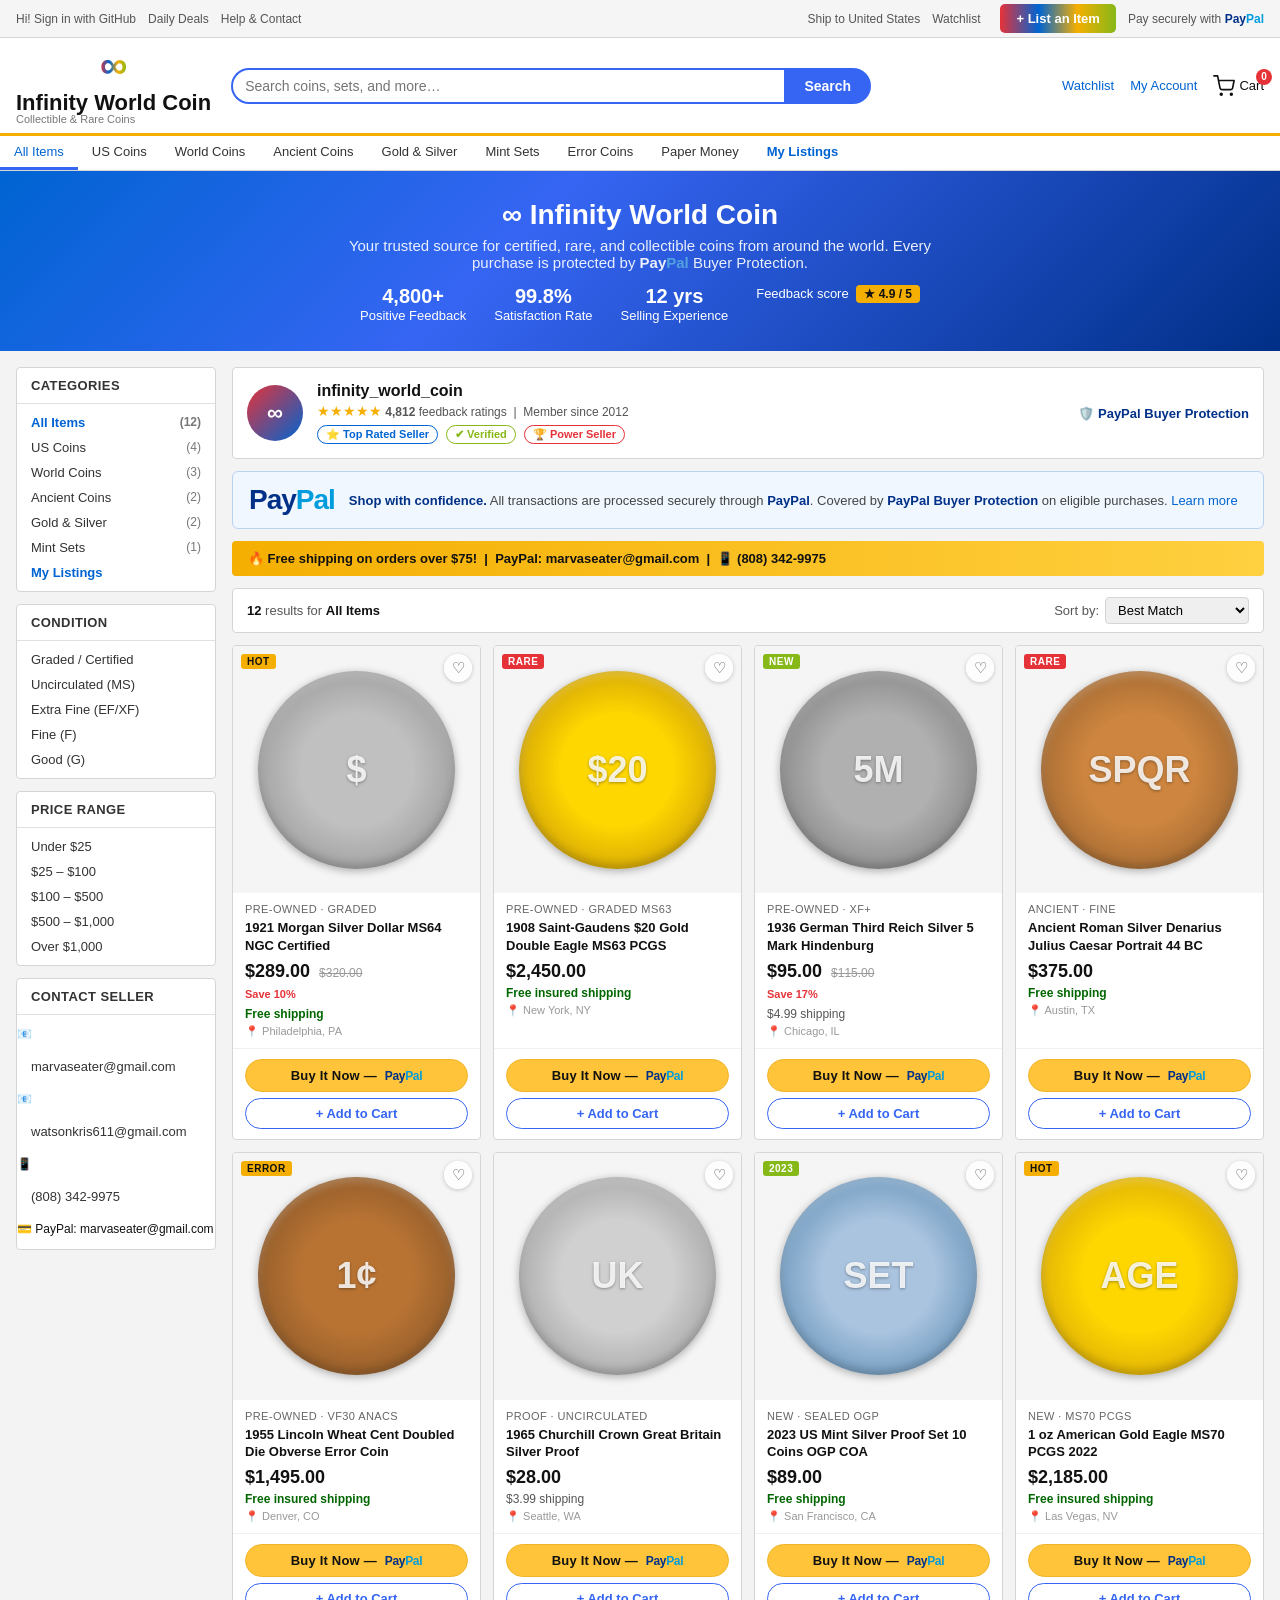
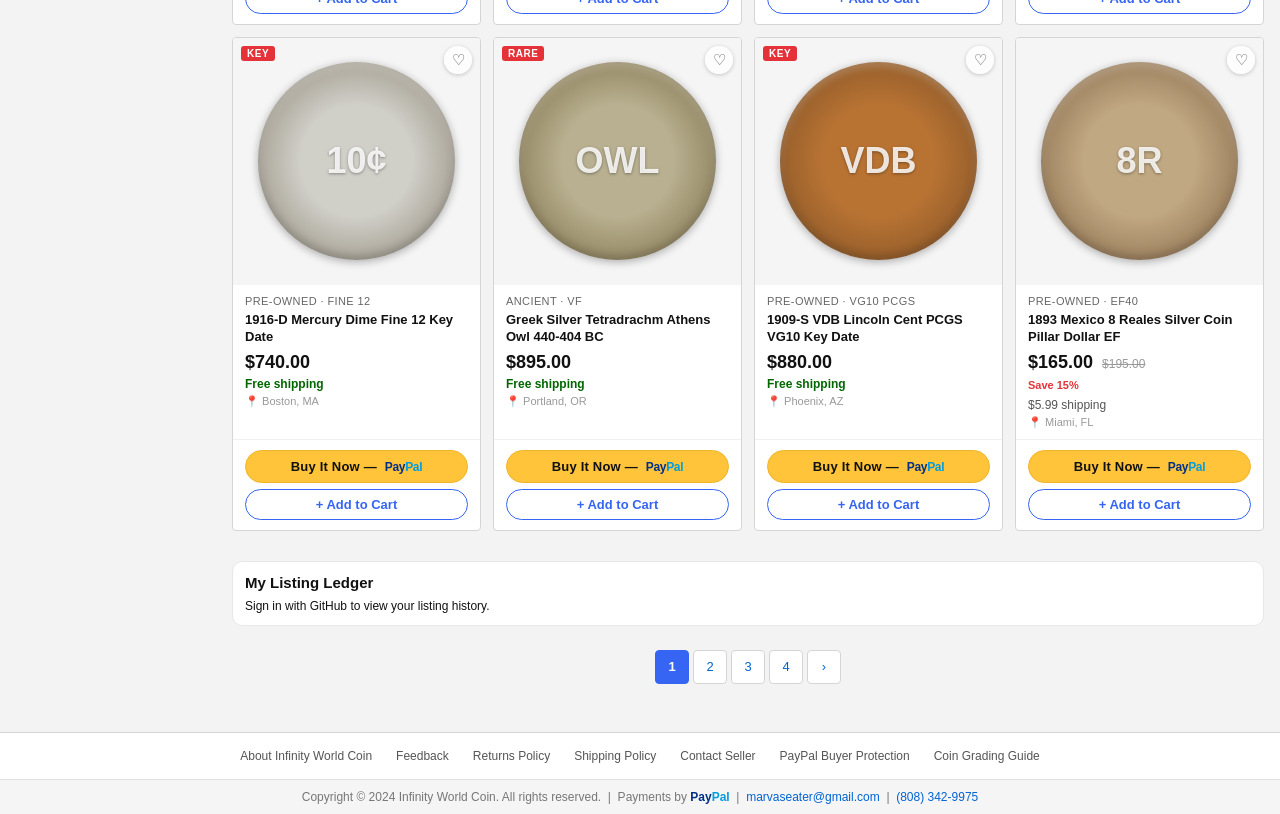
==== commit deb80959: "feat: add listing image upload, gemma autofill fallback, and sold-item ledger history Co-authored-by" ====
--- a/index.html
+++ b/index.html
@@ -25,6 +25,12 @@
     .gh-note a{color:#0064d2}
     .gh-note code{background:#eee;padding:1px 4px;border-radius:3px}
     #add-listing-btn{background:linear-gradient(90deg,#e53238,#0064d2,#f5af02,#86b817);color:#fff;border:none;padding:7px 16px;border-radius:5px;font-weight:700;font-size:13px;cursor:pointer;margin-left:8px}
+    .upload-hint{font-size:11px;color:#666;margin-top:4px}
+    #l-image-preview{margin-top:8px;width:160px;height:160px;border:1px solid #ddd;border-radius:6px;object-fit:cover;display:none}
+    .listing-photo{width:100%;height:100%;object-fit:cover;border-radius:10px}
+    .ledger-card{margin-top:18px;background:#fff;border:1px solid #e7e7e7;border-radius:10px;padding:12px}
+    .ledger-entry{font-size:12px;color:#444;padding:7px 0;border-bottom:1px solid #f0f0f0}
+    .ledger-entry:last-child{border-bottom:none}
   </style>
 </head>
 <body>
@@ -249,6 +255,10 @@
       </div>
 
       <div id="user-listings-anchor"></div>
+    </div>
+    <div class="ledger-card" id="history-card">
+      <h3 style="margin:0 0 8px 0;font-size:15px">My Listing Ledger</h3>
+      <div id="ledger-history-list" class="muted" style="font-size:12px">Sign in with GitHub to view your listing history.</div>
     </div>
 
     <div class="pagination" id="pagination">
@@ -315,11 +325,28 @@
     <input type="text" id="l-cond" placeholder="e.g. MS65, AU58, Pre-Owned">
     <label>Description</label>
     <textarea id="l-desc" placeholder="Describe the coin…"></textarea>
+    <label for="l-image">Image Upload</label>
+    <input type="file" id="l-image" accept="image/*" onchange="onListingImageChange()">
+    <div class="upload-hint">Auto-crops to a square preview and stores compressed image data for this browser profile.</div>
+    <img id="l-image-preview" alt="">
     <label>Location</label>
     <input type="text" id="l-loc" placeholder="e.g. Honolulu, HI">
     <div class="mrow">
+      <button class="mbtn cancel" onclick="autofillWithGemma(this)" type="button">Auto-fill with Gemma</button>
       <button class="mbtn confirm" onclick="submitListing()">Post Listing</button>
       <button class="mbtn cancel" onclick="closeModal('listing-modal')">Cancel</button>
+    </div>
+  </div>
+</div>
+
+<div class="iwc-modal" id="ledger-modal">
+  <div class="iwc-box">
+    <h3>✍ Sign Buyer Ledger</h3>
+    <label>Your Buyer Note</label>
+    <textarea id="ledger-note" placeholder="e.g. Purchased for collection, payment pending confirmation"></textarea>
+    <div class="mrow">
+      <button class="mbtn confirm" onclick="signLedgerPurchase()">Sign &amp; Mark Sold</button>
+      <button class="mbtn cancel" onclick="closeModal('ledger-modal')">Cancel</button>
     </div>
   </div>
 </div>
@@ -328,7 +355,10 @@
 var PAYPAL='marvaseater@gmail.com';
 var REPO='pewpi-infinity/Infinity-World-Coin';
 var ghUser=localStorage.getItem('iwc_gh_user')||'';
-var ghToken=localStorage.getItem('iwc_gh_token')||'';
+var ghToken=sessionStorage.getItem('iwc_gh_token')||'';
+var pendingSaleId='';
+var listingImageData='';
+var GEMMA_ENDPOINT='http://localhost:11434/api/generate';
 
 (function(){
   if(ghUser){
@@ -347,7 +377,8 @@
   if(!u||!t){alert('Please enter both fields.');return;}
   ghUser=u;ghToken=t;
   localStorage.setItem('iwc_gh_user',u);
-  localStorage.setItem('iwc_gh_token',t);
+  localStorage.removeItem('iwc_gh_token');
+  sessionStorage.setItem('iwc_gh_token',t);
   document.getElementById('greeting-text').innerHTML='Hi, <strong>'+u+'</strong>! <a href="#" onclick="signOut();return false" style="color:#e53238">Sign out</a>';
   document.getElementById('account-link').textContent='@'+u;
   closeModal('gh-modal');
@@ -357,9 +388,10 @@
 function signOut(){
   ghUser='';ghToken='';
   localStorage.removeItem('iwc_gh_user');
-  localStorage.removeItem('iwc_gh_token');
+  sessionStorage.removeItem('iwc_gh_token');
   document.getElementById('greeting-text').innerHTML='Hi! <a href="#" onclick="openGHModal();return false">Sign in with GitHub</a>';
   document.getElementById('account-link').textContent='My Account';
+  renderLedgerHistory(JSON.parse(localStorage.getItem('iwc_listings')||'[]'));
 }
 
 function loadListings(){
@@ -390,10 +422,28 @@
   }).catch(function(e){console.warn('sync failed',e);});
 }
 
+function esc(v){
+  return String(v||'').replace(/[&<>"']/g,function(c){return {'&':'&amp;','<':'&lt;','>':'&gt;','"':'&quot;',"'":'&#39;'}[c];});
+}
+
+function renderLedgerHistory(listings){
+  var box=document.getElementById('ledger-history-list');
+  if(!ghUser){box.textContent='Sign in with GitHub to view your listing history.';return;}
+  var mine=listings.filter(function(l){return l.seller===ghUser||l.soldTo===ghUser;});
+  if(!mine.length){box.textContent='No ledger entries yet.';return;}
+  box.innerHTML=mine.slice().reverse().map(function(l){
+    var status=l.sold?'Sold to @'+esc(l.soldTo||'buyer'):'Active listing';
+    var when=l.soldAt?new Date(l.soldAt).toLocaleString():(l.date?new Date(l.date).toLocaleString():'');
+    return '<div class="ledger-entry"><strong>'+esc(l.title)+'</strong> — '+status+(when?' <span style="color:#777">('+when+')</span>':'')+'</div>';
+  }).join('');
+}
+
 function renderListings(listings){
   document.querySelectorAll('.user-listing-card').forEach(function(el){el.remove();});
   var anchor=document.getElementById('user-listings-anchor');
-  listings.forEach(function(l){
+  var activeListings=listings.filter(function(l){return !l.sold;});
+  renderLedgerHistory(listings);
+  activeListings.forEach(function(l){
     var card=document.createElement('div');
     card.className='product-card user-listing-card';
     card.dataset.category=l.cat||'us';
@@ -401,15 +451,17 @@
     card.dataset.price=l.price||'0';
     card.dataset.mine='true';
     var ship=parseFloat(l.ship||0)===0?'<span class="free-ship">Free shipping</span>':'$'+parseFloat(l.ship).toFixed(2)+' shipping';
-    var del=ghUser?'<button onclick="deleteListing(\''+l.id+'\')" style="margin-top:6px;padding:3px 10px;background:#fee;border:1px solid #e53238;color:#e53238;border-radius:4px;font-size:11px;cursor:pointer">🗑 Remove</button>':'';
-    card.innerHTML='<div class="card-image"><div class="coin-placeholder" style="background:radial-gradient(circle,#ffd700 40%,#b8860b 100%)">∞</div><span class="badge-corner badge-new">NEW</span><button class="watchlist-btn" onclick="toggleWatch(this)">♡</button></div>'
-      +'<div class="card-body"><div class="card-condition">'+(l.cond||'Listed')+'</div><div class="card-title"><a href="#">'+l.title+'</a></div>'
+    var del=ghUser===l.seller?'<button onclick="deleteListing(\''+l.id+'\')" style="margin-top:6px;padding:3px 10px;background:#fee;border:1px solid #e53238;color:#e53238;border-radius:4px;font-size:11px;cursor:pointer">🗑 Remove</button>':'';
+    var sign=ghUser&&ghUser!==l.seller?'<button onclick="openLedgerModal(\''+l.id+'\')" style="margin-top:6px;margin-left:6px;padding:3px 10px;background:#eef8ff;border:1px solid #0064d2;color:#0064d2;border-radius:4px;font-size:11px;cursor:pointer">✍ Sign Buyer Ledger</button>':'';
+    var image=l.image?'<img src="'+esc(l.image)+'" class="listing-photo" alt="'+esc(l.title)+'">':'<div class="coin-placeholder" style="background:radial-gradient(circle,#ffd700 40%,#b8860b 100%)">∞</div>';
+    card.innerHTML='<div class="card-image">'+image+'<span class="badge-corner badge-new">NEW</span><button class="watchlist-btn" onclick="toggleWatch(this)">♡</button></div>'
+      +'<div class="card-body"><div class="card-condition">'+esc(l.cond||'Listed')+'</div><div class="card-title"><a href="#">'+esc(l.title)+'</a></div>'
       +'<div class="card-price">$'+parseFloat(l.price).toLocaleString('en-US',{minimumFractionDigits:2})+'</div>'
-      +'<div class="card-shipping">'+ship+'</div>'+(l.loc?'<div class="card-location">📍 '+l.loc+'</div>':'')
-      +(l.desc?'<div style="font-size:11px;color:#555;margin-top:4px">'+l.desc+'</div>':'')+del+'</div>'
+      +'<div class="card-shipping">'+ship+'</div>'+(l.loc?'<div class="card-location">📍 '+esc(l.loc)+'</div>':'')
+      +(l.desc?'<div style="font-size:11px;color:#555;margin-top:4px">'+esc(l.desc)+'</div>':'')+del+sign+'</div>'
       +'<div class="card-footer"><form action="https://www.paypal.com/cgi-bin/webscr" method="post" target="_blank">'
       +'<input type="hidden" name="cmd" value="_xclick"><input type="hidden" name="business" value="'+PAYPAL+'">'
-      +'<input type="hidden" name="item_name" value="'+l.title+'"><input type="hidden" name="amount" value="'+parseFloat(l.price).toFixed(2)+'">'
+      +'<input type="hidden" name="item_name" value="'+esc(l.title)+'"><input type="hidden" name="amount" value="'+parseFloat(l.price).toFixed(2)+'">'
       +'<input type="hidden" name="currency_code" value="USD"><input type="hidden" name="shipping" value="'+parseFloat(l.ship||0).toFixed(2)+'">'
       +'<button type="submit" class="btn-buy-now">Buy It Now — <span class="pp-logo"><span class="pp-blue">Pay</span><span class="pp-sky">Pal</span></span></button></form></div>';
     anchor.parentNode.insertBefore(card,anchor);
@@ -425,19 +477,113 @@
   var title=document.getElementById('l-title').value.trim();
   var price=document.getElementById('l-price').value;
   if(!title||!price){alert('Title and price required.');return;}
-  var l={id:Date.now().toString(36),title:title,cat:document.getElementById('l-cat').value,price:parseFloat(price).toFixed(2),ship:parseFloat(document.getElementById('l-ship').value||0).toFixed(2),cond:document.getElementById('l-cond').value.trim(),desc:document.getElementById('l-desc').value.trim(),loc:document.getElementById('l-loc').value.trim(),seller:ghUser,date:new Date().toISOString()};
+  var l={id:Date.now().toString(36),title:title,cat:document.getElementById('l-cat').value,price:parseFloat(price).toFixed(2),ship:parseFloat(document.getElementById('l-ship').value||0).toFixed(2),cond:document.getElementById('l-cond').value.trim(),desc:document.getElementById('l-desc').value.trim(),loc:document.getElementById('l-loc').value.trim(),image:listingImageData,seller:ghUser,date:new Date().toISOString(),sold:false};
   var listings=JSON.parse(localStorage.getItem('iwc_listings')||'[]');
   listings.unshift(l);
   saveListings(listings);
   closeModal('listing-modal');
-  ['l-title','l-price','l-cond','l-desc','l-loc'].forEach(function(id){document.getElementById(id).value='';});
+  ['l-title','l-price','l-cond','l-desc','l-loc','l-image'].forEach(function(id){document.getElementById(id).value='';});
   document.getElementById('l-ship').value='0';
+  document.getElementById('l-image-preview').style.display='none';
+  listingImageData='';
 }
 
 function deleteListing(id){
   if(!confirm('Remove this listing?'))return;
   var listings=JSON.parse(localStorage.getItem('iwc_listings')||'[]').filter(function(l){return l.id!==id;});
   saveListings(listings);
+}
+
+function openLedgerModal(id){
+  if(!ghUser){openGHModal();return;}
+  var listings=JSON.parse(localStorage.getItem('iwc_listings')||'[]');
+  var listing=listings.find(function(l){return l.id===id;});
+  if(!listing||listing.seller===ghUser){alert('You can only sign another seller\'s listing.');return;}
+  pendingSaleId=id;
+  document.getElementById('ledger-note').value='';
+  document.getElementById('ledger-modal').classList.add('open');
+}
+
+function signLedgerPurchase(){
+  if(!pendingSaleId||!ghUser)return;
+  var note=document.getElementById('ledger-note').value.trim();
+  var listings=JSON.parse(localStorage.getItem('iwc_listings')||'[]');
+  listings=listings.map(function(l){
+    if(l.id!==pendingSaleId)return l;
+    l.sold=true;
+    l.soldTo=ghUser;
+    l.ledgerNote=note;
+    l.soldAt=new Date().toISOString();
+    return l;
+  });
+  saveListings(listings);
+  closeModal('ledger-modal');
+  pendingSaleId='';
+}
+
+function onListingImageChange(){
+  var file=document.getElementById('l-image').files[0];
+  if(!file)return;
+  var reader=new FileReader();
+  reader.onload=function(ev){
+    var img=new Image();
+    img.onload=function(){
+      var size=Math.min(img.width,img.height);
+      var sx=(img.width-size)/2;
+      var sy=(img.height-size)/2;
+      var canvas=document.createElement('canvas');
+      canvas.width=700;canvas.height=700;
+      var ctx=canvas.getContext('2d');
+      ctx.drawImage(img,sx,sy,size,size,0,0,700,700);
+      listingImageData=canvas.toDataURL('image/jpeg',0.88);
+      var preview=document.getElementById('l-image-preview');
+      preview.src=listingImageData;
+      preview.style.display='block';
+    };
+    img.src=ev.target.result;
+  };
+  reader.readAsDataURL(file);
+}
+
+function fallbackDraft(){
+  var catEl=document.getElementById('l-cat');
+  var catText=(catEl.selectedOptions&&catEl.selectedOptions[0]?catEl.selectedOptions[0].textContent:'US Coins');
+  var cond=document.getElementById('l-cond').value.trim()||'Collector Grade';
+  var loc=document.getElementById('l-loc').value.trim();
+  var title=(document.getElementById('l-title').value.trim()||('Rare '+catText+' Coin - '+cond)).slice(0,90);
+  var desc='Carefully listed '+catText.toLowerCase()+' item in '+cond+' condition.'+(loc?' Located in '+loc+'.':'');
+  return {title:title,description:desc};
+}
+
+async function autofillWithGemma(btn){
+  if(btn)btn.disabled=true;
+  try{
+    var catEl=document.getElementById('l-cat');
+    var catText=(catEl.selectedOptions&&catEl.selectedOptions[0]?catEl.selectedOptions[0].textContent:'US Coins');
+    var cond=document.getElementById('l-cond').value.trim();
+    var loc=document.getElementById('l-loc').value.trim();
+    var draft=fallbackDraft();
+    var prompt='Create concise marketplace JSON with keys title and description for a collectible coin listing. Category: '+catText+'. Condition: '+(cond||'Unknown')+'. Location: '+(loc||'Unknown')+'. Keep title under 90 chars.';
+    var res=await fetch(GEMMA_ENDPOINT,{method:'POST',headers:{'Content-Type':'application/json'},body:JSON.stringify({model:'gemma:2b',stream:false,prompt:prompt})});
+    var out=draft;
+    if(res.ok){
+      var data=await res.json();
+      var raw=(data&&data.response)||'';
+      try{
+        var jsonMatch=raw.match(/\{[\s\S]*\}/);
+        var parsed=JSON.parse(jsonMatch?jsonMatch[0]:raw);
+        out={title:(parsed.title||draft.title),description:(parsed.description||draft.description)};
+      }catch(_){out=draft;}
+    }
+    if(!document.getElementById('l-title').value.trim())document.getElementById('l-title').value=out.title;
+    if(!document.getElementById('l-desc').value.trim())document.getElementById('l-desc').value=out.description;
+  }catch(_){
+    var localDraft=fallbackDraft();
+    if(!document.getElementById('l-title').value.trim())document.getElementById('l-title').value=localDraft.title;
+    if(!document.getElementById('l-desc').value.trim())document.getElementById('l-desc').value=localDraft.description;
+  }finally{
+    if(btn)btn.disabled=false;
+  }
 }
 
 function searchItems(e){
